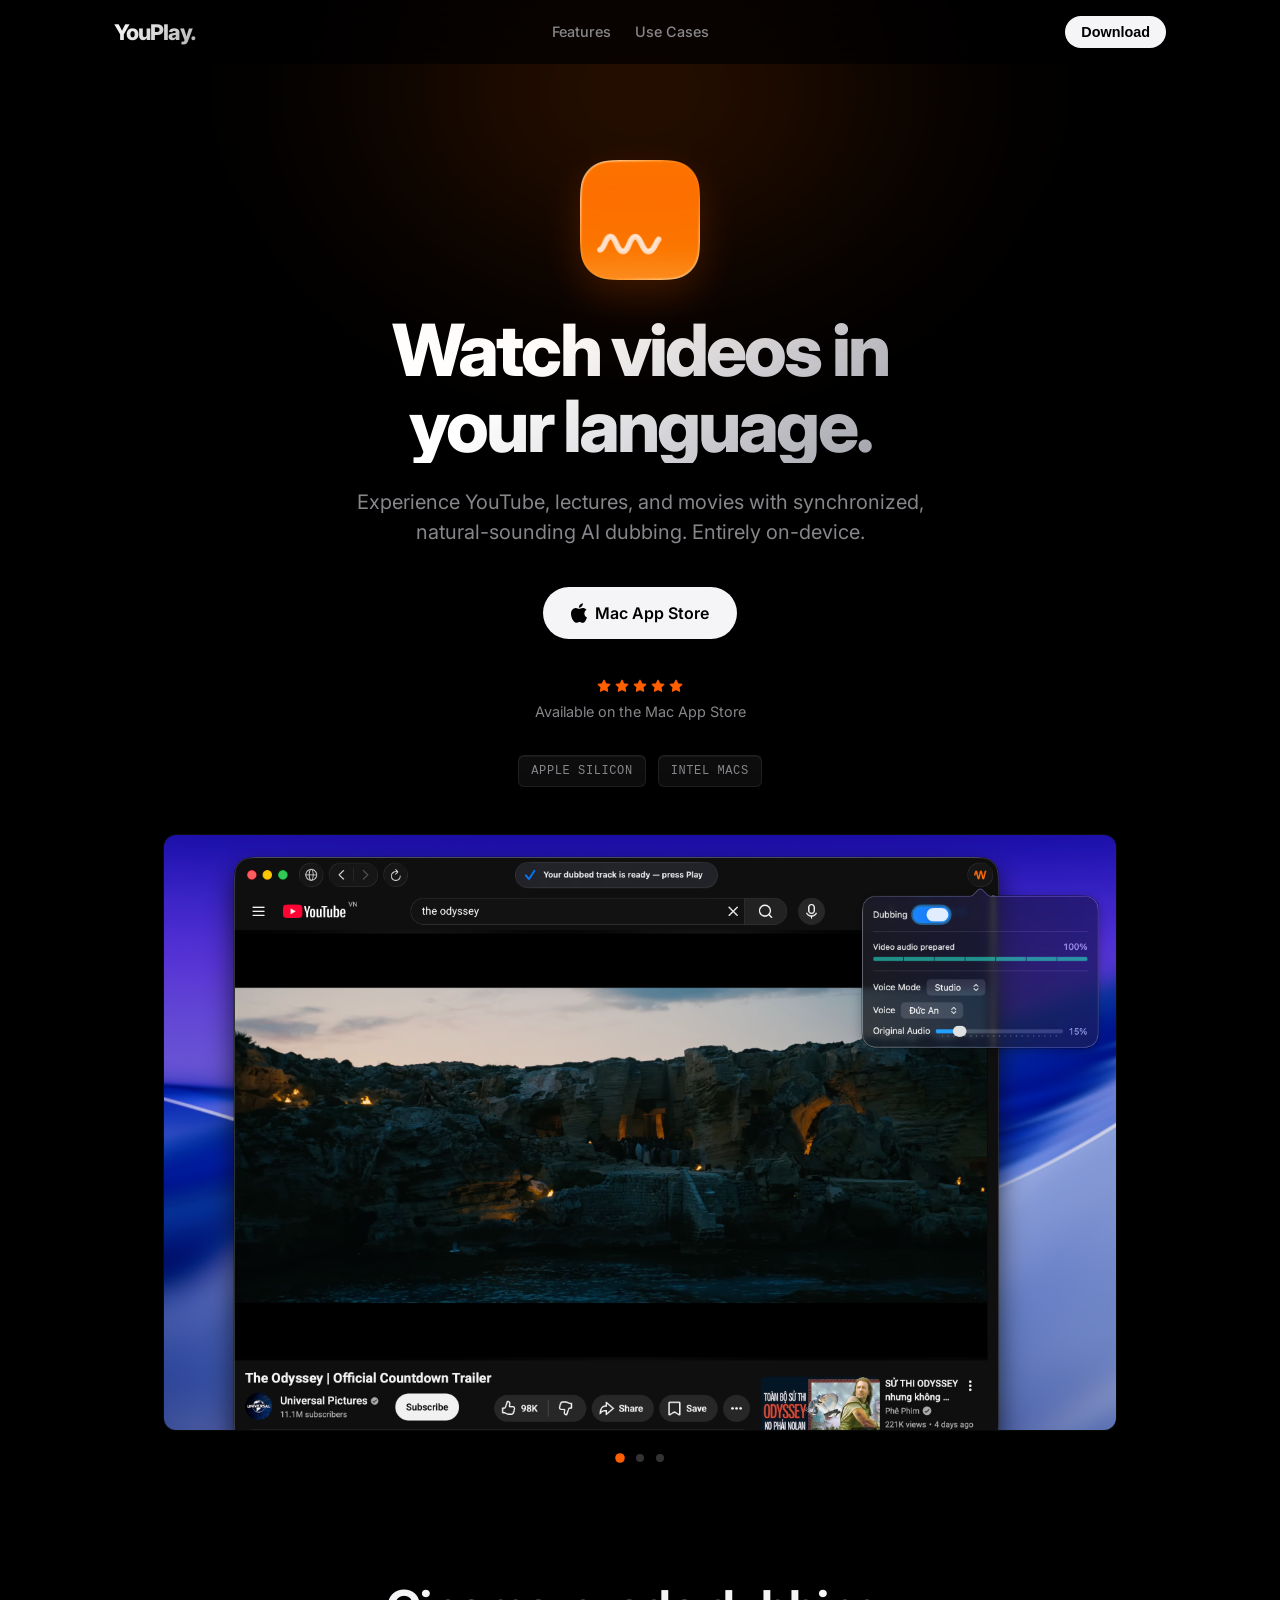
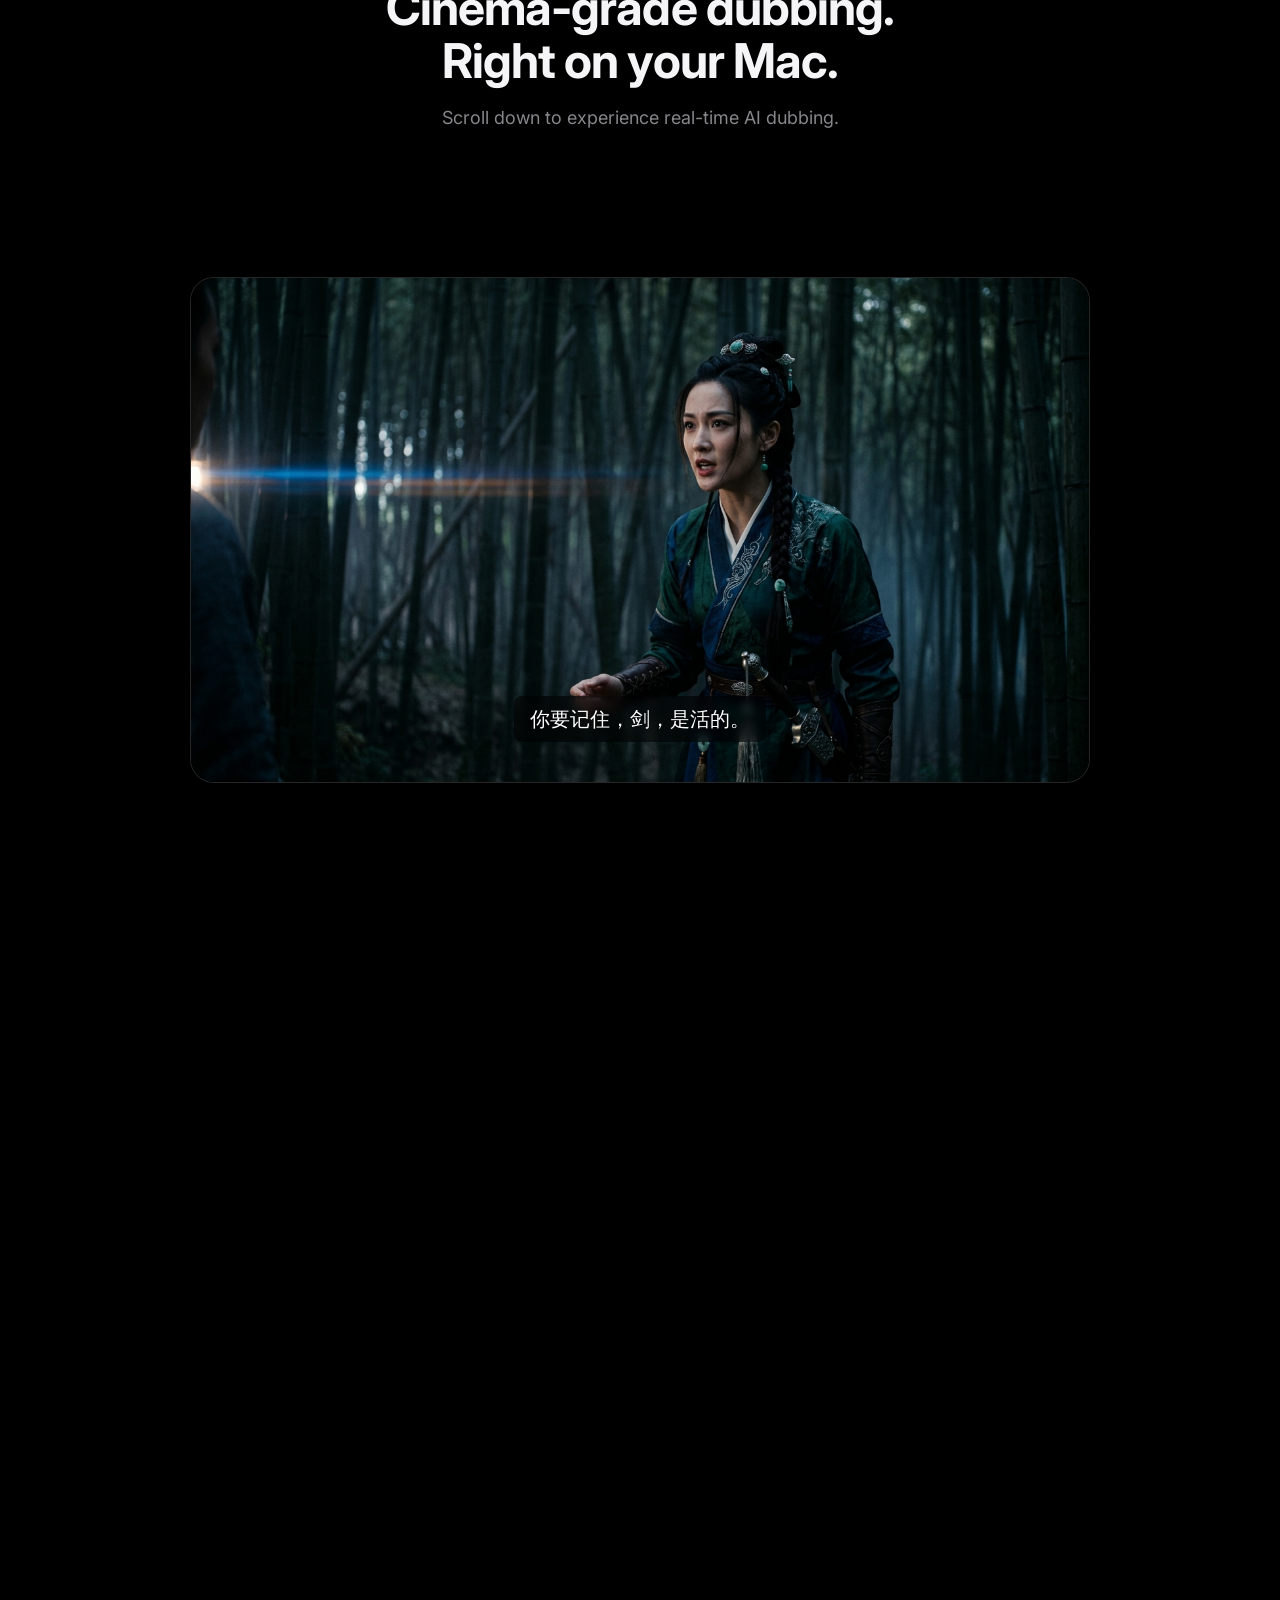
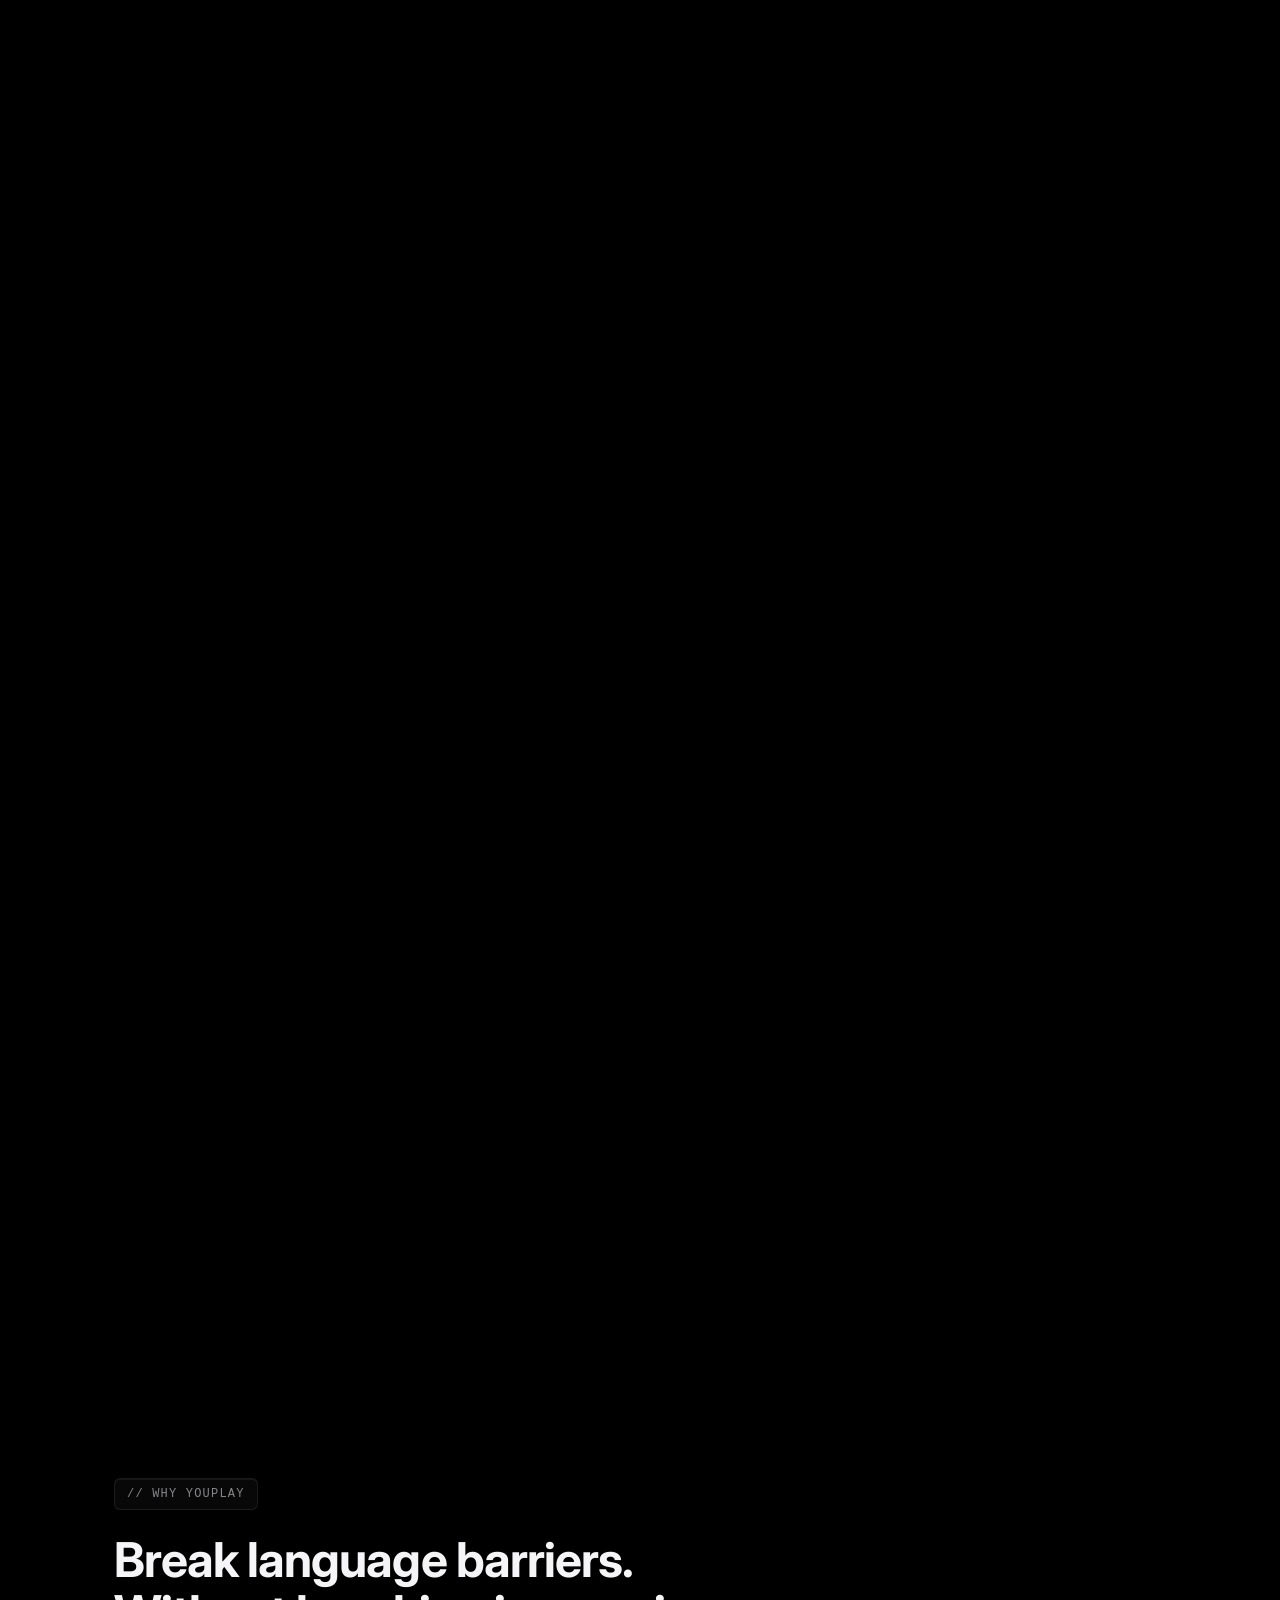
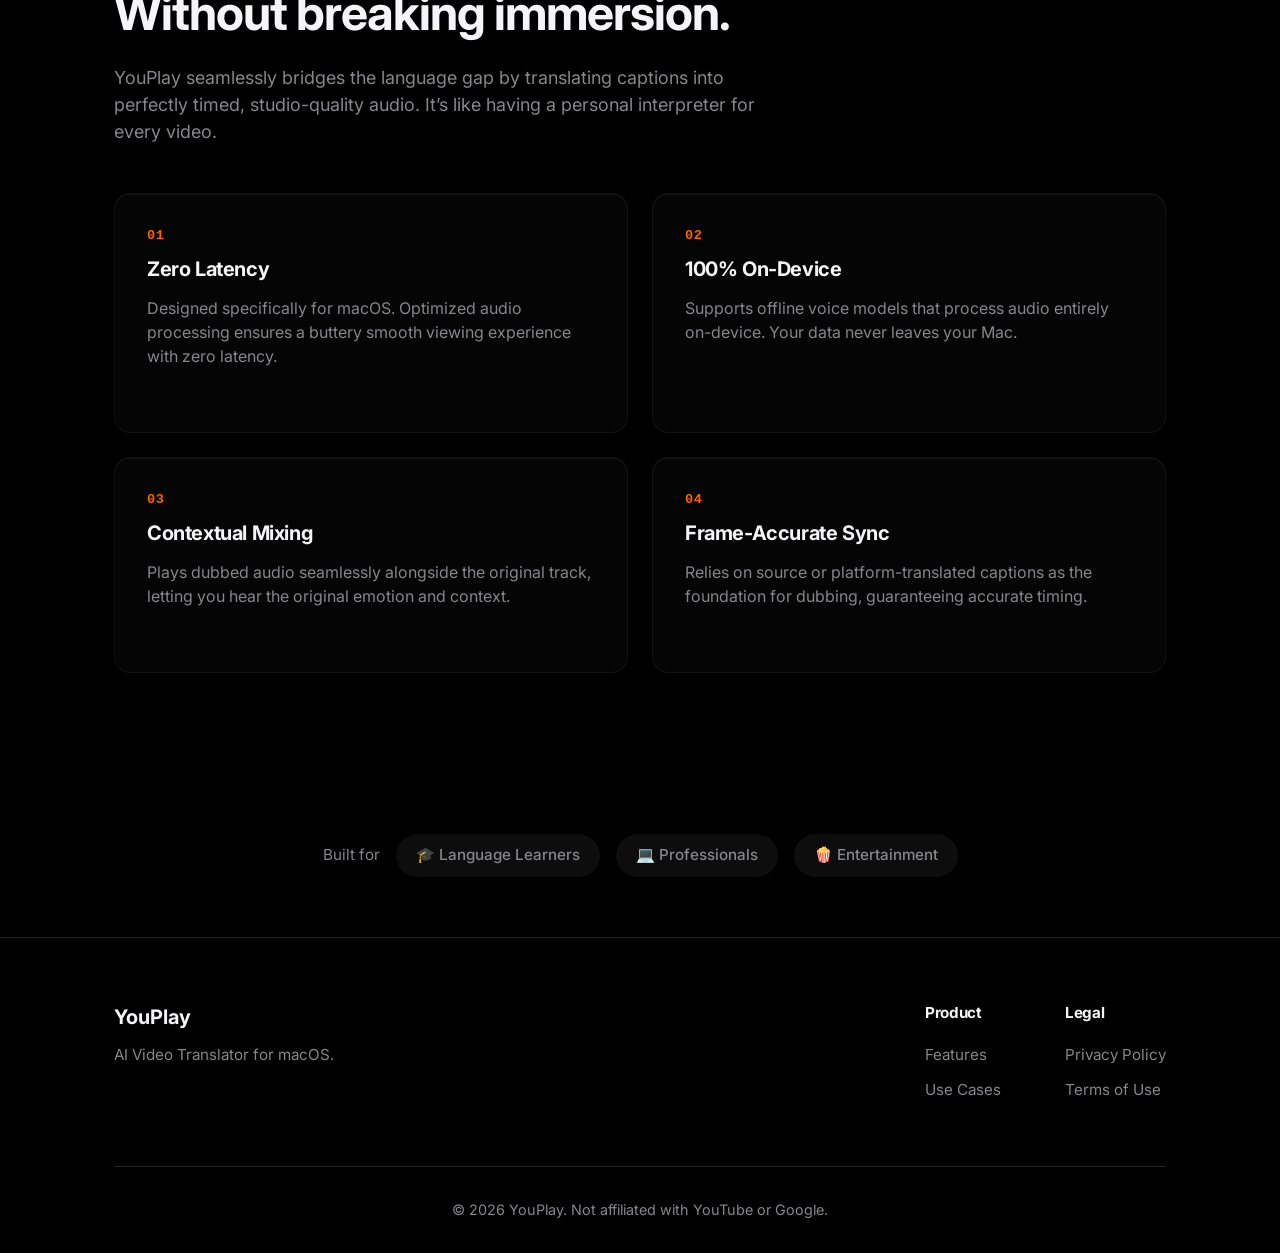
==== index.html @ dc12b243 "update" ====
<!DOCTYPE html>
<html lang="en">
<head>
    <meta charset="UTF-8">
    <meta name="viewport" content="width=device-width, initial-scale=1.0, viewport-fit=cover">
    <title>YouPlay — AI Video Translator</title>
    <meta name="description" content="The native macOS app for AI video translation. Watch YouTube in your language with synchronized dubbing.">
    <link rel="icon" type="image/png" href="assets/marketing/YouPlay-Logo.png">
    
    <link rel="stylesheet" href="style.css">
    <link href="https://fonts.googleapis.com/css2?family=Inter:wght@400;500;600;700;800&display=swap" rel="stylesheet">
</head>
<body>
    <!-- Background Glow -->
    <div class="glow-orb"></div>
    
    <header class="header">
        <div class="container nav-container">
            <a href="index.html" class="logo">
                <span class="logo-text">YouPlay.</span>
            </a>
            
            <nav class="nav-links">
                <a href="#features">Features</a>
                <a href="#use-cases">Use Cases</a>
            </nav>
            
            <button class="nav-cta">Download</button>
        </div>
    </header>

    <main>
        <section class="hero hero-centered">
            <div class="app-icon-placeholder">
                <!-- Main App Icon -->
                <img src="assets/marketing/YouPlay-Logo.png" alt="YouPlay App Icon" class="app-icon-image">
            </div>
            
            <h1 class="hero-tagline">Watch videos in<br>your language.</h1>
            <p class="hero-sub reveal">Experience YouTube, lectures, and movies with synchronized, natural-sounding AI dubbing. Entirely on-device.</p>
            
            <div class="store-buttons">
                <a href="https://apps.apple.com/" class="cta-button primary">
                    <svg viewBox="0 0 814 1000" width="16" height="20" fill="currentColor">
                        <path d="M788.1 340.9c-5.8 4.5-108.2 62.2-108.2 190.5 0 148.4 130.3 200.9 134.2 202.2-.6 3.2-20.7 71.9-68.7 141.9-42.8 61.6-87.5 123.1-155.5 123.1s-85.5-39.5-164-39.5c-76.5 0-103.7 40.8-165.9 40.8s-105.6-57-155.5-127C46.7 790.7 0 663 0 541.8c0-194.4 126.4-297.5 250.8-297.5 66.1 0 121.2 43.4 162.7 43.4 39.5 0 101.1-46 176.3-46 28.5 0 130.9 2.6 198.3 99.2zm-234-181.5c31.1-36.9 53.1-88.1 53.1-139.3 0-7.1-.6-14.3-1.9-20.1-50.6 1.9-110.8 33.7-147.1 75.8-28.5 32.4-55.1 83.6-55.1 135.5 0 7.8 1.3 15.6 1.9 18.1 3.2.6 8.4 1.3 13.6 1.3 45.4 0 102.5-30.4 135.5-71.3z"></path>
                    </svg>
                    Mac App Store
                </a>
            </div>
            
            <div class="hero-rating">
                <div class="hero-stars">
                    <!-- 5 Stars -->
                    <svg width="14" height="14" viewBox="0 0 24 24" fill="var(--accent)" stroke="var(--accent)" stroke-width="2" stroke-linecap="round" stroke-linejoin="round"><path d="M12 2l3.09 6.26L22 9.27l-5 4.87 1.18 6.88L12 17.77l-6.18 3.25L7 14.14 2 9.27l6.91-1.01L12 2z"></path></svg>
                    <svg width="14" height="14" viewBox="0 0 24 24" fill="var(--accent)" stroke="var(--accent)" stroke-width="2" stroke-linecap="round" stroke-linejoin="round"><path d="M12 2l3.09 6.26L22 9.27l-5 4.87 1.18 6.88L12 17.77l-6.18 3.25L7 14.14 2 9.27l6.91-1.01L12 2z"></path></svg>
                    <svg width="14" height="14" viewBox="0 0 24 24" fill="var(--accent)" stroke="var(--accent)" stroke-width="2" stroke-linecap="round" stroke-linejoin="round"><path d="M12 2l3.09 6.26L22 9.27l-5 4.87 1.18 6.88L12 17.77l-6.18 3.25L7 14.14 2 9.27l6.91-1.01L12 2z"></path></svg>
                    <svg width="14" height="14" viewBox="0 0 24 24" fill="var(--accent)" stroke="var(--accent)" stroke-width="2" stroke-linecap="round" stroke-linejoin="round"><path d="M12 2l3.09 6.26L22 9.27l-5 4.87 1.18 6.88L12 17.77l-6.18 3.25L7 14.14 2 9.27l6.91-1.01L12 2z"></path></svg>
                    <svg width="14" height="14" viewBox="0 0 24 24" fill="var(--accent)" stroke="var(--accent)" stroke-width="2" stroke-linecap="round" stroke-linejoin="round"><path d="M12 2l3.09 6.26L22 9.27l-5 4.87 1.18 6.88L12 17.77l-6.18 3.25L7 14.14 2 9.27l6.91-1.01L12 2z"></path></svg>
                </div>
                <span class="hero-rating-text">Available on the Mac App Store</span>
                <div class="hero-tech-specs" style="display: flex; gap: 12px; margin-top: 24px; justify-content: center;">
                    <span class="tech-badge" style="font-size: 0.75rem; color: var(--foreground-muted); padding: 6px 12px; border-radius: 6px; display: inline-block; background: rgba(255,255,255,0.05); letter-spacing: 0.05em; font-weight: 500;">
                        APPLE SILICON
                    </span>
                    <span class="tech-badge" style="font-size: 0.75rem; color: var(--foreground-muted); padding: 6px 12px; border-radius: 6px; display: inline-block; background: rgba(255,255,255,0.05); letter-spacing: 0.05em; font-weight: 500;">
                        INTEL MACS
                    </span>
                </div>
            </div>
            <div class="hero-slider-container">
                <div class="hero-slider-track" id="hero-slider">
                    <div class="hero-slide"><img src="assets/marketing/Screenshot-1.png" alt="YouPlay Main Interface"></div>
                    <div class="hero-slide"><img src="assets/marketing/Screenshot-2.png" alt="YouPlay Settings"></div>
                    <div class="hero-slide"><img src="assets/marketing/Screenshot-3.png" alt="YouPlay Native UI"></div>
                </div>
                <div class="hero-slider-dots" id="hero-slider-dots">
                    <button class="slider-dot active" aria-label="Slide 1"></button>
                    <button class="slider-dot" aria-label="Slide 2"></button>
                    <button class="slider-dot" aria-label="Slide 3"></button>
                </div>
            </div>
        </section>

        <!-- Demo Section -->
        <section class="demo-section">
            <div class="container">
                <div class="demo-header reveal" style="text-align: center; margin-bottom: 48px;">
                    <h2 class="section-title" style="margin-bottom: 16px;">Cinema-grade dubbing.<br>Right on your Mac.</h2>
                    <p class="section-text" style="margin: 0 auto;">Scroll down to experience real-time AI dubbing.</p>
                </div>
                <!-- Scrollytelling Section -->
                <div class="scrollytelling-track reveal" id="dubbing-story-track">
                    <div class="scrollytelling-sticky">
                        <div class="mac-mockup story-mockup" style="aspect-ratio: 16/9; position: relative; margin-bottom: 16px;">
                            
                            <!-- Base Image -->
                            <img src="assets/marketing/movie-frame.jpg" alt="Cinematic Chinese Wuxia Scene" class="story-video-bg">
                            
                            <!-- Screen Glow for Audio -->
                            <div class="story-audio-glow"></div>

                            <!-- Subtitles Overlay -->
                            <div class="story-subtitles">
                                <span class="sub-zh">你要记住，剑，是活的。</span>
                                <span class="sub-en">You must remember, the sword is alive.</span>
                            </div>

                            <!-- Dynamic Island UI -->
                            <div class="story-dynamic-island">
                                <div class="island-content">
                                    <div class="island-icon">
                                        <svg width="14" height="14" viewBox="0 0 24 24" fill="none" stroke="currentColor" stroke-width="2" stroke-linecap="round" stroke-linejoin="round" class="mic-icon"><path d="M12 2a3 3 0 0 0-3 3v7a3 3 0 0 0 6 0V5a3 3 0 0 0-3-3Z"/><path d="M19 10v2a7 7 0 0 1-14 0v-2"/><line x1="12" x2="12" y1="19" y2="22"/></svg>
                                    </div>
                                    <span class="island-text-processing">Translating audio...</span>
                                    <span class="island-text-playing">English Dub Playing</span>
                                    <div class="island-waveform">
                                        <span class="bar"></span><span class="bar"></span><span class="bar"></span><span class="bar"></span>
                                    </div>
                                </div>
                            </div>
                        </div>
                    </div>
                </div>
            </div>
        </section>

        <!-- Main Features -->
        <section id="features" class="section">
            <div class="container">
                <span class="section-label reveal" style="transition-delay: 0.1s;">// why youplay</span>
                <h2 class="section-title reveal" style="transition-delay: 0.2s;">Break language barriers.<br>Without breaking immersion.</h2>
                <p class="section-text reveal" style="transition-delay: 0.3s;">YouPlay seamlessly bridges the language gap by translating captions into perfectly timed, studio-quality audio. It’s like having a personal interpreter for every video.</p>
                
                <div class="features-grid">
                    <!-- Feature 1 -->
                    <div class="feature-card reveal" style="transition-delay: 0.1s;">
                        <div class="feature-header">
                            <div class="feature-index">01</div>
                            <h3 class="feature-title">Zero Latency</h3>
                        </div>
                        <p class="feature-desc">Designed specifically for macOS. Optimized audio processing ensures a buttery smooth viewing experience with zero latency.</p>
                    </div>
                    
                    <!-- Feature 2 -->
                    <div class="feature-card reveal" style="transition-delay: 0.2s;">
                        <div class="feature-header">
                            <div class="feature-index">02</div>
                            <h3 class="feature-title">100% On-Device</h3>
                        </div>
                        <p class="feature-desc">Supports offline voice models that process audio entirely on-device. Your data never leaves your Mac.</p>
                    </div>

                    <!-- Feature 3 -->
                    <div class="feature-card reveal" style="transition-delay: 0.3s;">
                        <div class="feature-header">
                            <div class="feature-index">03</div>
                            <h3 class="feature-title">Contextual Mixing</h3>
                        </div>
                        <p class="feature-desc">Plays dubbed audio seamlessly alongside the original track, letting you hear the original emotion and context.</p>
                    </div>

                    <!-- Feature 4 -->
                    <div class="feature-card reveal" style="transition-delay: 0.4s;">
                        <div class="feature-header">
                            <div class="feature-index">04</div>
                            <h3 class="feature-title">Frame-Accurate Sync</h3>
                        </div>
                        <p class="feature-desc">Relies on source or platform-translated captions as the foundation for dubbing, guaranteeing accurate timing.</p>
                    </div>
                </div>
            </div>
        </section>

        <!-- Use Cases Banner -->
        <section id="use-cases" class="use-cases-banner">
            <div class="container" style="display: flex; align-items: center; justify-content: center; text-align: center; gap: 16px; flex-wrap: wrap; padding: 60px 0;">
                <span style="color: var(--foreground-muted); font-size: 0.95rem;">Built for</span>
                <span class="use-case-tag">🎓 Language Learners</span>
                <span class="use-case-tag">💻 Professionals</span>
                <span class="use-case-tag">🍿 Entertainment</span>
            </div>
        </section>
    </main>

    <footer class="footer">
        <div class="container">
            <div class="footer-grid">
                <div class="footer-brand">
                    <a href="index.html" class="footer-logo">
                        <span>YouPlay</span>
                    </a>
                    <p class="footer-desc">AI Video Translator for macOS.</p>
                </div>
                
                <div class="footer-links">
                    <div class="footer-col">
                        <h4>Product</h4>
                        <a href="#features">Features</a>
                        <a href="#use-cases">Use Cases</a>
                    </div>
                    <div class="footer-col">
                        <h4>Legal</h4>
                        <a href="privacy/index.html">Privacy Policy</a>
                        <a href="terms/index.html">Terms of Use</a>
                    </div>
                </div>
            </div>
            
            <div class="footer-bottom">
                <p>&copy; 2026 YouPlay. Not affiliated with YouTube or Google.</p>
            </div>
        </div>
    </footer>
    <script>
        document.addEventListener('DOMContentLoaded', () => {
            const track = document.getElementById('dubbing-story-track');
            
            if (track) {
                const updateScroll = () => {
                    const rect = track.getBoundingClientRect();
                    const trackTop = rect.top;
                    const trackHeight = rect.height;
                    const windowHeight = window.innerHeight;
                    
                    let progress = 0;
                    if (trackTop <= 0) {
                        const totalScrollable = trackHeight - windowHeight;
                        if (totalScrollable > 0) {
                            progress = Math.abs(trackTop) / totalScrollable;
                        }
                    }
                    
                    progress = Math.max(0, Math.min(1, progress));
                    track.style.setProperty('--scroll', progress);
                };

                window.addEventListener('scroll', () => {
                    requestAnimationFrame(updateScroll);
                });
                // Initialize
                updateScroll();
            }

            // Hero Slider Logic
            const slider = document.getElementById('hero-slider');
            const dots = document.querySelectorAll('#hero-slider-dots .slider-dot');
            
            if (slider && dots.length > 0) {
                // Update dots on scroll
                slider.addEventListener('scroll', () => {
                    const scrollLeft = slider.scrollLeft;
                    const slideWidth = slider.offsetWidth;
                    const activeIndex = Math.round(scrollLeft / slideWidth);
                    
                    dots.forEach((dot, index) => {
                        dot.classList.toggle('active', index === activeIndex);
                    });
                }, { passive: true });
                
                // Click dots to scroll
                dots.forEach((dot, index) => {
                    dot.addEventListener('click', () => {
                        slider.scrollTo({
                            left: index * slider.offsetWidth,
                            behavior: 'smooth'
                        });
                    });
                });
            }

            // Scroll Reveal Logic
            const revealElements = document.querySelectorAll('.reveal');
            if ('IntersectionObserver' in window) {
                const revealObserver = new IntersectionObserver((entries, observer) => {
                    entries.forEach(entry => {
                        if (entry.isIntersecting) {
                            entry.target.classList.add('active');
                            observer.unobserve(entry.target);
                        }
                    });
                }, {
                    root: null,
                    threshold: 0.1,
                    rootMargin: "0px 0px -50px 0px"
                });
                
                revealElements.forEach(el => revealObserver.observe(el));
            } else {
                revealElements.forEach(el => el.classList.add('active'));
            }
        });
    </script>
</body>
</html>
---- style.css ----
:root {
    /* Colors - Dark Theme Default (Apple Pro Aesthetic) */
    --background: #000000;
    --background-transparent: rgba(0, 0, 0, 0.7);
    --foreground: #f5f5f7;
    --foreground-muted: #86868b;
    --border: rgba(255, 255, 255, 0.15);
    --card-bg: rgba(255, 255, 255, 0.03);
    --card-hover: rgba(255, 255, 255, 0.05);
    
    /* YouPlay Orange */
    --accent: #FF5F00;
    --accent-glow: rgba(255, 95, 0, 0.2);
    --accent-hover: #FF7722;

    /* Metrics */
    --radius-sm: 8px;
    --radius-md: 16px;
    --radius-lg: 24px;
    --font-sans: 'Inter', system-ui, -apple-system, sans-serif;
    --container: 1100px;
}

* {
    box-sizing: border-box;
    margin: 0;
    padding: 0;
}

body {
    font-family: var(--font-sans);
    background-color: var(--background);
    color: var(--foreground);
    line-height: 1.5;
    -webkit-font-smoothing: antialiased;
    overflow-x: hidden;
}

/* Background Glow Orb */
.glow-orb {
    position: absolute;
    top: -20vh;
    left: 50%;
    transform: translateX(-50%);
    width: 60vw;
    height: 60vh;
    background: radial-gradient(ellipse at center, var(--accent-glow) 0%, transparent 70%);
    pointer-events: none;
    z-index: 0;
    filter: blur(80px);
}

.container {
    max-width: var(--container);
    margin: 0 auto;
    padding: 0 24px;
    position: relative;
    z-index: 1;
}

a {
    color: inherit;
    text-decoration: none;
    transition: color 0.2s ease;
}

/* Typography */
h1, h2, h3, h4 {
    letter-spacing: -0.02em;
    font-weight: 700;
}

.section-label {
    display: inline-block;
    color: var(--foreground-muted);
    font-family: ui-monospace, SFMono-Regular, Menlo, Monaco, Consolas, monospace;
    font-size: 0.75rem;
    text-transform: uppercase;
    letter-spacing: 0.1em;
    margin-bottom: 24px;
    padding: 6px 12px;
    background: rgba(255, 255, 255, 0.03);
    border: 1px solid rgba(255, 255, 255, 0.08);
    border-radius: 6px;
    box-shadow: inset 0 1px 0 rgba(255, 255, 255, 0.05);
}

.section-title {
    font-size: clamp(2rem, 4vw, 3rem);
    margin-bottom: 24px;
    line-height: 1.1;
}

.section-text {
    font-size: 1.125rem;
    color: var(--foreground-muted);
    max-width: 650px;
    margin-bottom: 48px;
}

/* Header */
.header {
    position: fixed;
    top: 0;
    width: 100%;
    z-index: 100;
    background: var(--background-transparent);
    backdrop-filter: blur(20px);
    -webkit-backdrop-filter: blur(20px);
    padding: 16px 0;
}

.nav-container {
    display: flex;
    justify-content: space-between;
    align-items: center;
}

.logo {
    display: flex;
    align-items: center;
    font-size: 1.35rem;
    font-weight: 800;
    letter-spacing: -0.05em;
    color: var(--foreground);
}

.logo-text {
    background: linear-gradient(135deg, #fff 0%, rgba(255,255,255,0.7) 100%);
    -webkit-background-clip: text;
    -webkit-text-fill-color: transparent;
}

.nav-links {
    display: flex;
    align-items: center;
    gap: 24px;
    font-size: 0.9rem;
    font-weight: 500;
}

.nav-links a {
    color: var(--foreground-muted);
}

.nav-links a:hover {
    color: var(--foreground);
}

.nav-search {
    display: flex;
    align-items: center;
    gap: 8px;
    background: var(--card-bg);
    border: 1px solid var(--border);
    padding: 6px 12px;
    border-radius: var(--radius-sm);
    color: var(--foreground-muted);
    cursor: pointer;
    font-family: inherit;
    font-size: 0.85rem;
    transition: background 0.2s ease;
}

.nav-search:hover {
    background: var(--card-hover);
}

.nav-search-kbd {
    background: rgba(255,255,255,0.1);
    padding: 2px 6px;
    border-radius: 4px;
    font-size: 0.75rem;
    margin-left: 8px;
}

.nav-cta {
    background: var(--foreground);
    color: var(--background);
    border: none;
    padding: 8px 16px;
    border-radius: 999px;
    font-weight: 600;
    font-size: 0.9rem;
    cursor: pointer;
    transition: transform 0.2s ease, opacity 0.2s ease;
}

.nav-cta:hover {
    transform: scale(1.05);
    opacity: 0.9;
}

/* Buttons */
.cta-button {
    display: inline-flex;
    align-items: center;
    gap: 8px;
    padding: 14px 28px;
    border-radius: 999px;
    font-weight: 600;
    font-size: 1rem;
    cursor: pointer;
    transition: all 0.2s ease;
}

.cta-button.primary {
    background: var(--foreground);
    color: var(--background);
}

.cta-button.primary:hover {
    transform: scale(1.05);
}

/* Hero Section */
.hero {
    padding: 160px 0 80px;
    text-align: center;
    display: flex;
    flex-direction: column;
    align-items: center;
}

.app-icon-placeholder {
    margin-bottom: 32px;
}

.app-icon-image {
    width: 120px;
    height: 120px;
    border-radius: 28px;
    box-shadow: 0 16px 40px var(--accent-glow);
    display: block;
    margin: 0 auto;
    object-fit: cover;
}

.hero-tagline {
    font-size: clamp(3rem, 6vw, 4.5rem);
    font-weight: 800;
    line-height: 1.05;
    margin-bottom: 24px;
    letter-spacing: -0.04em;
    background: linear-gradient(135deg, #ffffff 30%, #a1a1aa 100%);
    -webkit-background-clip: text;
    -webkit-text-fill-color: transparent;
}

.hero-sub {
    font-size: 1.25rem;
    color: var(--foreground-muted);
    max-width: 600px;
    margin: 0 auto 40px;
}

.store-buttons {
    display: flex;
    gap: 16px;
    justify-content: center;
    margin-bottom: 40px;
}

.hero-rating {
    display: flex;
    flex-direction: column;
    align-items: center;
    gap: 8px;
}

.hero-stars {
    display: flex;
    gap: 4px;
}

.hero-rating-text {
    font-size: 0.9rem;
    color: var(--foreground-muted);
}

/* Hero Slider (CSS Snap) */
.hero-slider-container {
    margin-top: 48px;
    max-width: 1000px;
    margin-left: auto;
    margin-right: auto;
    padding: 0 24px;
    position: relative;
}
.hero-slider-track {
    display: flex;
    overflow-x: auto;
    scroll-snap-type: x mandatory;
    scroll-behavior: smooth;
    -ms-overflow-style: none; /* IE and Edge */
    scrollbar-width: none; /* Firefox */
    border-radius: 12px;
    box-shadow: 0 24px 80px rgba(0,0,0,0.4), 0 0 0 1px rgba(255,255,255,0.05);
}
.hero-slider-track::-webkit-scrollbar {
    display: none;
}
.hero-slide {
    flex: 0 0 100%;
    scroll-snap-align: center;
}
.hero-slide img {
    width: 100%;
    height: auto;
    aspect-ratio: 16/10;
    object-fit: cover;
    object-position: top;
    display: block;
}
.hero-slider-dots {
    display: flex;
    justify-content: center;
    gap: 12px;
    margin-top: 24px;
}
.slider-dot {
    width: 8px;
    height: 8px;
    border-radius: 50%;
    background: rgba(255, 255, 255, 0.2);
    border: none;
    cursor: pointer;
    padding: 0;
    transition: background 0.3s ease, transform 0.3s ease;
}
.slider-dot:hover {
    background: rgba(255, 255, 255, 0.4);
}
.slider-dot.active {
    background: var(--accent);
    transform: scale(1.2);
}

/* Use Case Tags */
.use-case-tag {
    background: rgba(255, 255, 255, 0.05);
    padding: 10px 20px;
    border-radius: 30px;
    font-size: 0.95rem;
    font-weight: 500;
    color: var(--foreground-muted);
    transition: all 0.3s ease;
    cursor: default;
}
.use-case-tag:hover {
    color: var(--foreground);
    background: rgba(255, 255, 255, 0.1);
    transform: translateY(-2px);
}

/* Demo Section */
.demo-section {
    padding: 40px 0 100px;
}

.tech-specs-container {
    display: flex;
    flex-direction: column;
    align-items: center;
    gap: 8px;
    margin-bottom: 32px;
}

.tech-spec-label {
    font-family: ui-monospace, SFMono-Regular, Menlo, Monaco, Consolas, monospace;
    font-size: 0.75rem;
    color: var(--foreground-muted);
    text-transform: uppercase;
    letter-spacing: 0.05em;
    opacity: 0.6;
}

.tech-specs {
    display: flex;
    justify-content: center;
    align-items: center;
    flex-wrap: wrap;
    gap: 8px;
}

.tech-badge {
    background: rgba(255, 255, 255, 0.03);
    border: 1px solid rgba(255, 255, 255, 0.08);
    color: var(--foreground-muted);
    padding: 6px 12px;
    font-family: ui-monospace, SFMono-Regular, Menlo, Monaco, Consolas, monospace;
    font-size: 0.75rem;
    font-weight: 500;
    border-radius: 6px;
    display: inline-flex;
    align-items: center;
    gap: 6px;
    text-transform: uppercase;
    letter-spacing: 0.05em;
    transition: all 0.2s ease;
    box-shadow: inset 0 1px 0 rgba(255, 255, 255, 0.05);
}

.tech-badge:hover {
    color: var(--foreground);
    background: rgba(255, 255, 255, 0.05);
    border-color: rgba(255, 255, 255, 0.15);
}

.tech-badge svg {
    color: var(--accent);
    opacity: 0.8;
}

.demo-visual {
    display: flex;
    flex-direction: column;
    align-items: center;
}

.mac-mockup {
    width: 100%;
    max-width: 900px;
    background: var(--card-bg);
    border: 1px solid var(--border);
    border-radius: var(--radius-lg);
    overflow: hidden;
    margin-bottom: 24px;
    display: flex;
    align-items: center;
    justify-content: center;
    box-shadow: 0 24px 64px rgba(0,0,0,0.5);
}

.video-placeholder {
    text-align: center;
    color: var(--foreground-muted);
}

.demo-screenshot {
    width: 100%;
    height: auto;
    display: block;
}

.demo-caption {
    font-size: 0.9rem;
    color: var(--foreground-muted);
}

/* Generic Section */
.section {
    padding: 100px 0;
}

/* Features Grid */
.features-grid {
    display: grid;
    grid-template-columns: 1fr;
    gap: 24px;
}
@media (min-width: 768px) {
    .features-grid {
        grid-template-columns: repeat(2, 1fr);
    }
}

.feature-card {
    background: rgba(255, 255, 255, 0.02);
    border: 1px solid rgba(255, 255, 255, 0.05);
    border-radius: 16px;
    padding: 32px;
    display: flex;
    flex-direction: column;
    transition: all 0.4s cubic-bezier(0.16, 1, 0.3, 1);
    box-shadow: inset 0 1px 0 rgba(255, 255, 255, 0.05);
}

.feature-card:hover {
    background: rgba(255, 255, 255, 0.04);
    border-color: rgba(255, 255, 255, 0.1);
    transform: translateY(-4px);
    box-shadow: inset 0 1px 0 rgba(255, 255, 255, 0.05), 0 12px 40px rgba(0, 0, 0, 0.4);
}

.feature-header {
    display: flex;
    flex-direction: column;
    align-items: flex-start;
    gap: 8px;
    margin-bottom: 12px;
}

.feature-index {
    font-family: ui-monospace, SFMono-Regular, Menlo, Monaco, Consolas, monospace;
    font-size: 0.85rem;
    color: var(--accent);
    letter-spacing: 0.05em;
    font-weight: 600;
}

.feature-title {
    font-size: 1.25rem;
}

.feature-desc {
    color: var(--foreground-muted);
    margin-bottom: 32px;
    flex-grow: 1;
}

.feature-media-placeholder {
    width: 100%;
    height: 180px;
    background: rgba(0,0,0,0.3);
    border: 1px dashed var(--border);
    border-radius: var(--radius-sm);
    display: flex;
    align-items: center;
    justify-content: center;
    color: var(--foreground-muted);
    font-size: 0.9rem;
}

.feature-screenshot {
    width: 100%;
    height: auto;
    border-radius: var(--radius-sm);
    display: block;
    margin-top: auto;
}

/* Carousel Section */
.carousel-header {
    display: flex;
    justify-content: space-between;
    align-items: center;
    margin-bottom: 32px;
}

.carousel-count {
    color: var(--foreground-muted);
}

.carousel-count strong {
    color: var(--foreground);
}

.carousel-controls {
    display: flex;
    gap: 8px;
}

.carousel-btn {
    background: var(--card-bg);
    border: 1px solid var(--border);
    color: var(--foreground);
    width: 40px;
    height: 40px;
    border-radius: 50%;
    display: flex;
    align-items: center;
    justify-content: center;
    cursor: pointer;
    transition: background 0.2s ease;
}

.carousel-btn:hover {
    background: var(--card-hover);
}

.carousel-track {
    display: flex;
    gap: 24px;
    overflow-x: auto;
    padding-bottom: 24px;
    scroll-snap-type: x mandatory;
    scrollbar-width: none; /* Firefox */
}

.carousel-track::-webkit-scrollbar {
    display: none; /* Chrome/Safari */
}

.carousel-card {
    min-width: 300px;
    background: rgba(255, 255, 255, 0.02);
    border: 1px solid rgba(255, 255, 255, 0.05);
    border-radius: 16px;
    padding: 24px;
    scroll-snap-align: start;
    transition: all 0.4s cubic-bezier(0.16, 1, 0.3, 1);
    box-shadow: inset 0 1px 0 rgba(255, 255, 255, 0.05);
}

.carousel-card:hover {
    background: rgba(255, 255, 255, 0.04);
    border-color: rgba(255, 255, 255, 0.1);
    transform: translateY(-2px);
}

.carousel-card-image {
    width: 100%;
    height: 160px;
    object-fit: cover;
    border-radius: var(--radius-sm);
    margin-bottom: 24px;
    border: 1px solid rgba(255, 255, 255, 0.05);
}

.carousel-card-title {
    font-size: 1.1rem;
    margin-bottom: 8px;
}

.carousel-card-desc {
    color: var(--foreground-muted);
    font-size: 0.95rem;
}

/* Testimonials */
.testimonials-grid {
    display: grid;
    grid-template-columns: repeat(auto-fit, minmax(300px, 1fr));
    gap: 24px;
}

.testimonial {
    background: rgba(255, 255, 255, 0.02);
    border: 1px solid rgba(255, 255, 255, 0.05);
    border-radius: 16px;
    padding: 32px;
    transition: all 0.4s cubic-bezier(0.16, 1, 0.3, 1);
    box-shadow: inset 0 1px 0 rgba(255, 255, 255, 0.05);
}

.testimonial:hover {
    background: rgba(255, 255, 255, 0.04);
    border-color: rgba(255, 255, 255, 0.1);
    transform: translateY(-4px);
    box-shadow: inset 0 1px 0 rgba(255, 255, 255, 0.05), 0 12px 40px rgba(0, 0, 0, 0.4);
}

.testimonial-author {
    display: flex;
    align-items: center;
    gap: 16px;
    margin-bottom: 20px;
}

.testimonial-avatar.placeholder {
    width: 48px;
    height: 48px;
    border-radius: 50%;
    background: var(--border);
}

.testimonial-author-text {
    display: flex;
    flex-direction: column;
}

.testimonial-name {
    font-weight: 600;
}

.testimonial-handle {
    color: var(--foreground-muted);
    font-size: 0.9rem;
}

.testimonial-body {
    font-size: 1rem;
    color: var(--foreground);
}

/* Footer */
.footer {
    border-top: 1px solid var(--border);
    padding: 64px 0 32px;
    background: #000;
}

.footer-grid {
    display: flex;
    justify-content: space-between;
    flex-wrap: wrap;
    gap: 64px;
    margin-bottom: 64px;
}

.footer-brand {
    max-width: 300px;
}

.footer-logo {
    display: flex;
    align-items: center;
    gap: 8px;
    font-size: 1.25rem;
    font-weight: 700;
    margin-bottom: 12px;
}

.footer-desc {
    color: var(--foreground-muted);
    font-size: 0.95rem;
}

.footer-links {
    display: flex;
    gap: 64px;
    flex-wrap: wrap;
}

.footer-col {
    display: flex;
    flex-direction: column;
    gap: 12px;
}

.footer-col h4 {
    color: var(--foreground);
    margin-bottom: 8px;
    font-size: 0.95rem;
}

.footer-col a {
    color: var(--foreground-muted);
    font-size: 0.95rem;
}

.footer-col a:hover {
    color: var(--foreground);
}

.footer-bottom {
    border-top: 1px solid var(--border);
    padding-top: 32px;
    text-align: center;
    color: var(--foreground-muted);
    font-size: 0.9rem;
}

/* Scrollytelling Section */
.scrollytelling-track {
    height: 300vh;
    position: relative;
    --scroll: 0;
}

.scrollytelling-sticky {
    position: sticky;
    top: 10vh;
    height: 80vh;
    display: flex;
    flex-direction: column;
    align-items: center;
    justify-content: center;
}

.story-mockup {
    width: 100%;
    max-width: 900px;
    aspect-ratio: 16/9;
    background: #000;
    overflow: hidden;
    position: relative;
}

.story-video-bg {
    width: 100%;
    height: 100%;
    object-fit: cover;
    display: block;
    transform: scale(calc(1 + clamp(0, (var(--scroll) - 0.8) * 5, 1) * 0.05));
    transition: transform 0.1s linear;
}

.story-audio-glow {
    position: absolute;
    top: 0; left: 0; right: 0; bottom: 0;
    box-shadow: inset 0 0 100px var(--accent-glow);
    pointer-events: none;
    opacity: calc(clamp(0, (var(--scroll) - 0.6) * 5, 1));
    animation: pulse-glow 2s infinite alternate;
}

@keyframes pulse-glow {
    from { box-shadow: inset 0 0 50px var(--accent-glow); }
    to { box-shadow: inset 0 0 120px var(--accent-glow); }
}

.story-subtitles {
    position: absolute;
    bottom: 40px;
    left: 0;
    right: 0;
    display: flex;
    justify-content: center;
}

.sub-zh, .sub-en {
    position: absolute;
    bottom: 0;
    background: rgba(0, 0, 0, 0.6);
    color: white;
    padding: 8px 16px;
    border-radius: 8px;
    font-size: 1.25rem;
    font-weight: 500;
    backdrop-filter: blur(4px);
    text-shadow: 0 2px 4px rgba(0,0,0,0.5);
    white-space: nowrap;
}

.sub-zh {
    opacity: calc(1 - clamp(0, (var(--scroll) - 0.4) * 5, 1));
}

.sub-en {
    opacity: calc(clamp(0, (var(--scroll) - 0.6) * 5, 1));
    color: #ffd1b3;
}

.story-dynamic-island {
    position: absolute;
    top: 16px;
    left: 50%;
    transform: translateX(-50%);
    background: #000;
    border-radius: 999px;
    height: 40px;
    width: calc(210px + clamp(0, (var(--scroll) - 0.4) * 5, 1) * 70px);
    display: flex;
    align-items: center;
    justify-content: center;
    overflow: hidden;
    margin-top: calc(-60px + clamp(0, (var(--scroll) - 0.1) * 10, 1) * 60px);
    box-shadow: 0 10px 30px rgba(0,0,0,0.5), inset 0 0 0 1px rgba(255,255,255,0.1);
    color: white;
}

.island-content {
    display: flex;
    align-items: center;
    width: 100%;
    position: relative;
}

.island-icon {
    color: var(--accent);
    position: absolute;
    left: 16px;
}

.island-text-processing {
    font-family: ui-monospace, SFMono-Regular, monospace;
    font-size: 0.85rem;
    color: var(--foreground-muted);
    opacity: calc(1 - clamp(0, (var(--scroll) - 0.4) * 5, 1));
    position: absolute;
    left: 42px;
    white-space: nowrap;
}

.island-text-playing {
    font-family: ui-monospace, SFMono-Regular, monospace;
    font-size: 0.85rem;
    color: var(--foreground);
    opacity: calc(clamp(0, (var(--scroll) - 0.6) * 5, 1));
    position: absolute;
    left: 42px;
    white-space: nowrap;
}

.island-waveform {
    display: flex;
    align-items: center;
    gap: 3px;
    height: 16px;
    position: absolute;
    right: 16px;
    opacity: calc(clamp(0, (var(--scroll) - 0.6) * 5, 1));
}

.island-waveform .bar {
    width: 3px;
    background: var(--accent);
    border-radius: 999px;
    animation: wave 1s ease-in-out infinite;
}

.island-waveform .bar:nth-child(1) { height: 40%; animation-delay: 0s; }
.island-waveform .bar:nth-child(2) { height: 80%; animation-delay: 0.2s; }
.island-waveform .bar:nth-child(3) { height: 100%; animation-delay: 0.4s; }
.island-waveform .bar:nth-child(4) { height: 60%; animation-delay: 0.6s; }

@keyframes wave {
    0%, 100% { transform: scaleY(0.5); }
    50% { transform: scaleY(1); }
}

@media (max-width: 768px) {
    .nav-links {
        display: none;
    }
    .hero-tagline {
        font-size: 2.5rem;
    }
    .footer-grid {
        flex-direction: column;
        gap: 48px;
    }
    .scrollytelling-sticky {
        top: 20vh;
        height: 60vh;
    }
    .sub-zh, .sub-en {
        font-size: 0.9rem;
    }
}

/* Scroll Reveal Animations */
.reveal {
    opacity: 0;
    transform: translateY(40px);
    transition: opacity 0.8s cubic-bezier(0.16, 1, 0.3, 1), transform 0.8s cubic-bezier(0.16, 1, 0.3, 1);
    will-change: opacity, transform;
}

.reveal.active {
    opacity: 1;
    transform: translateY(0);
}
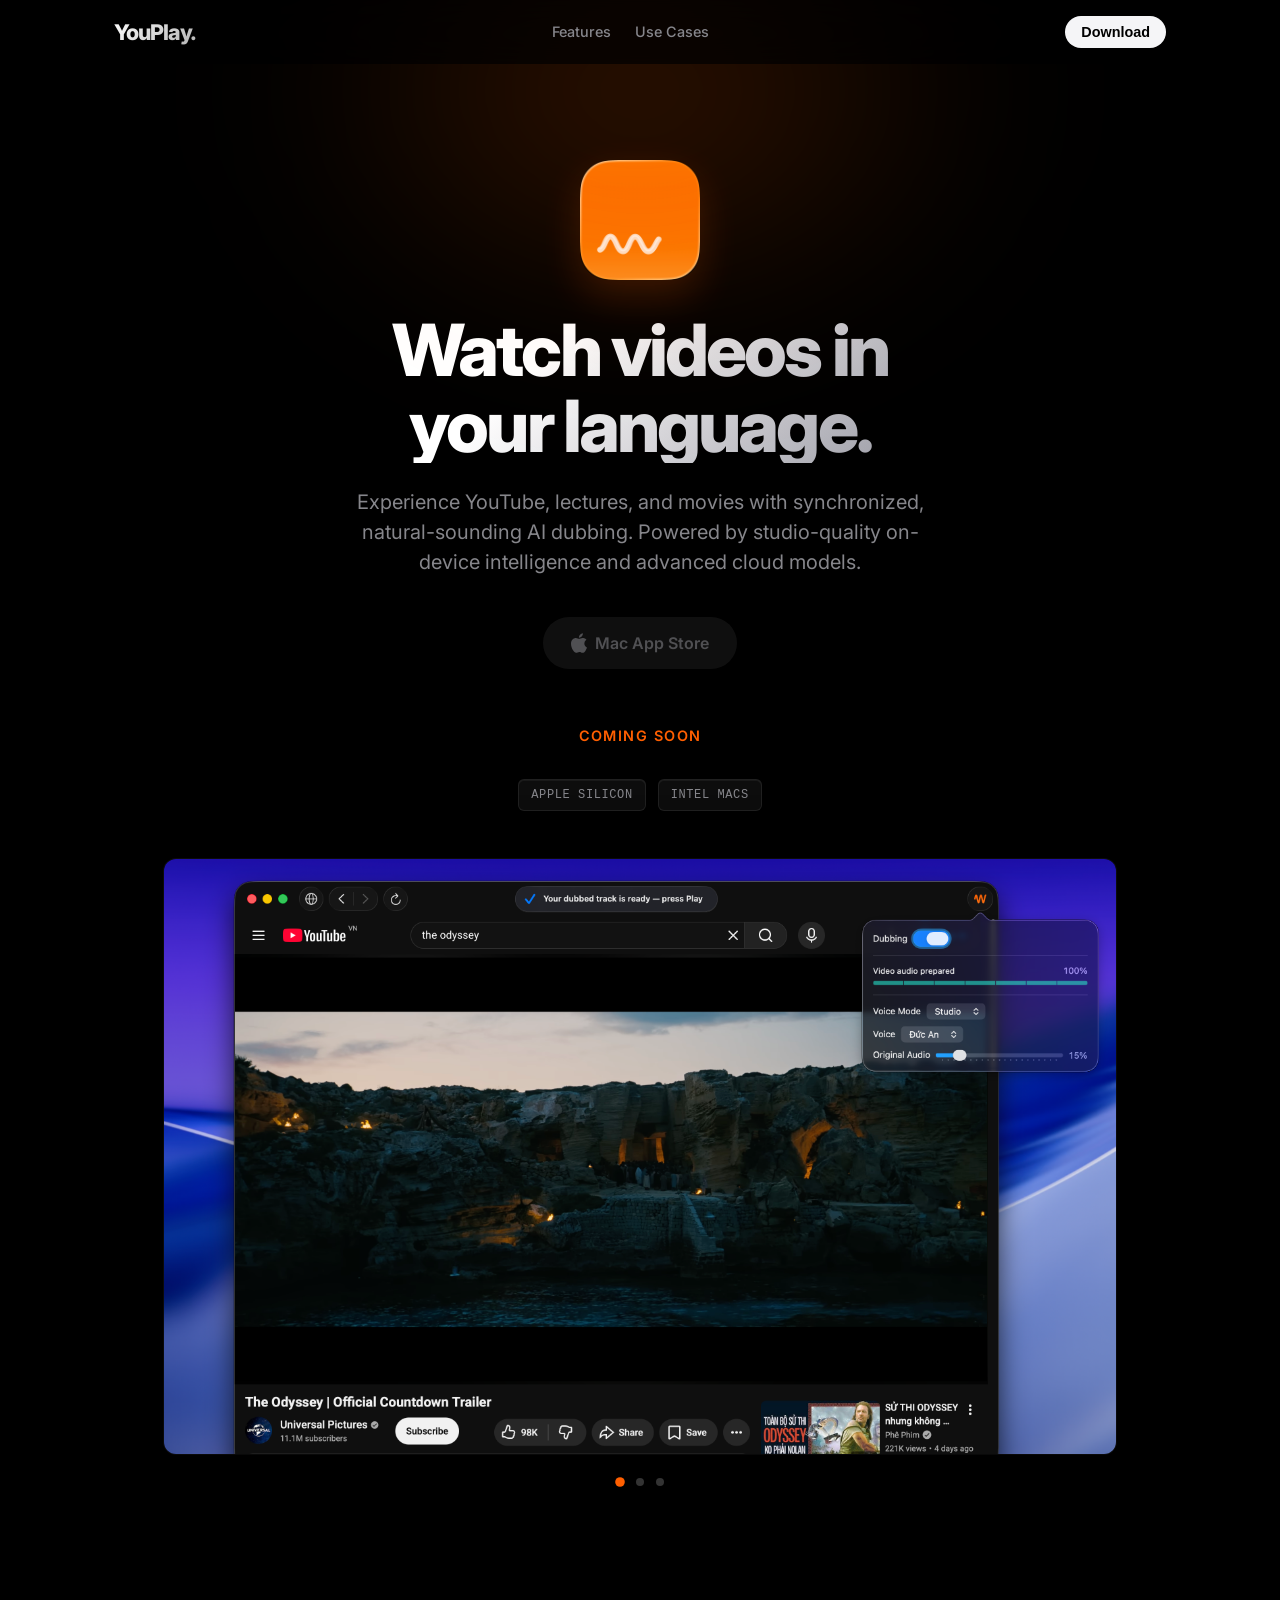
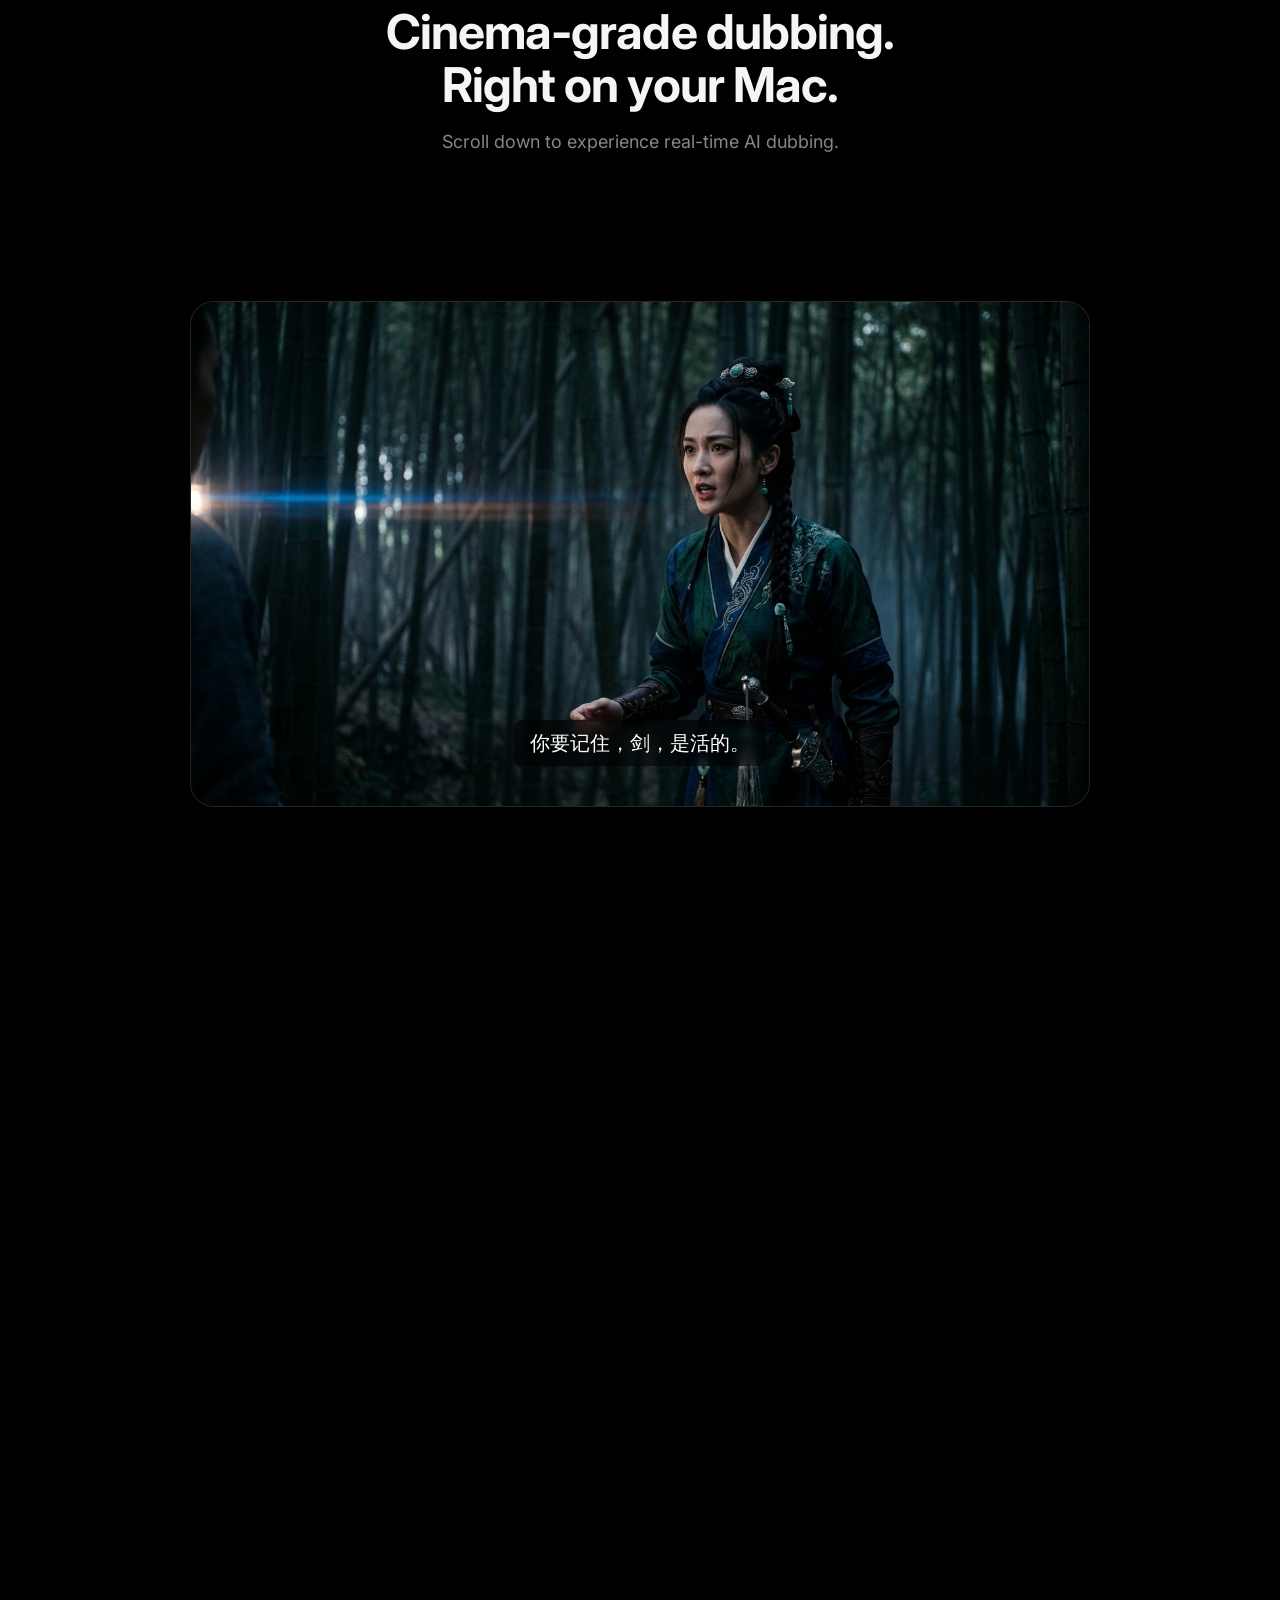
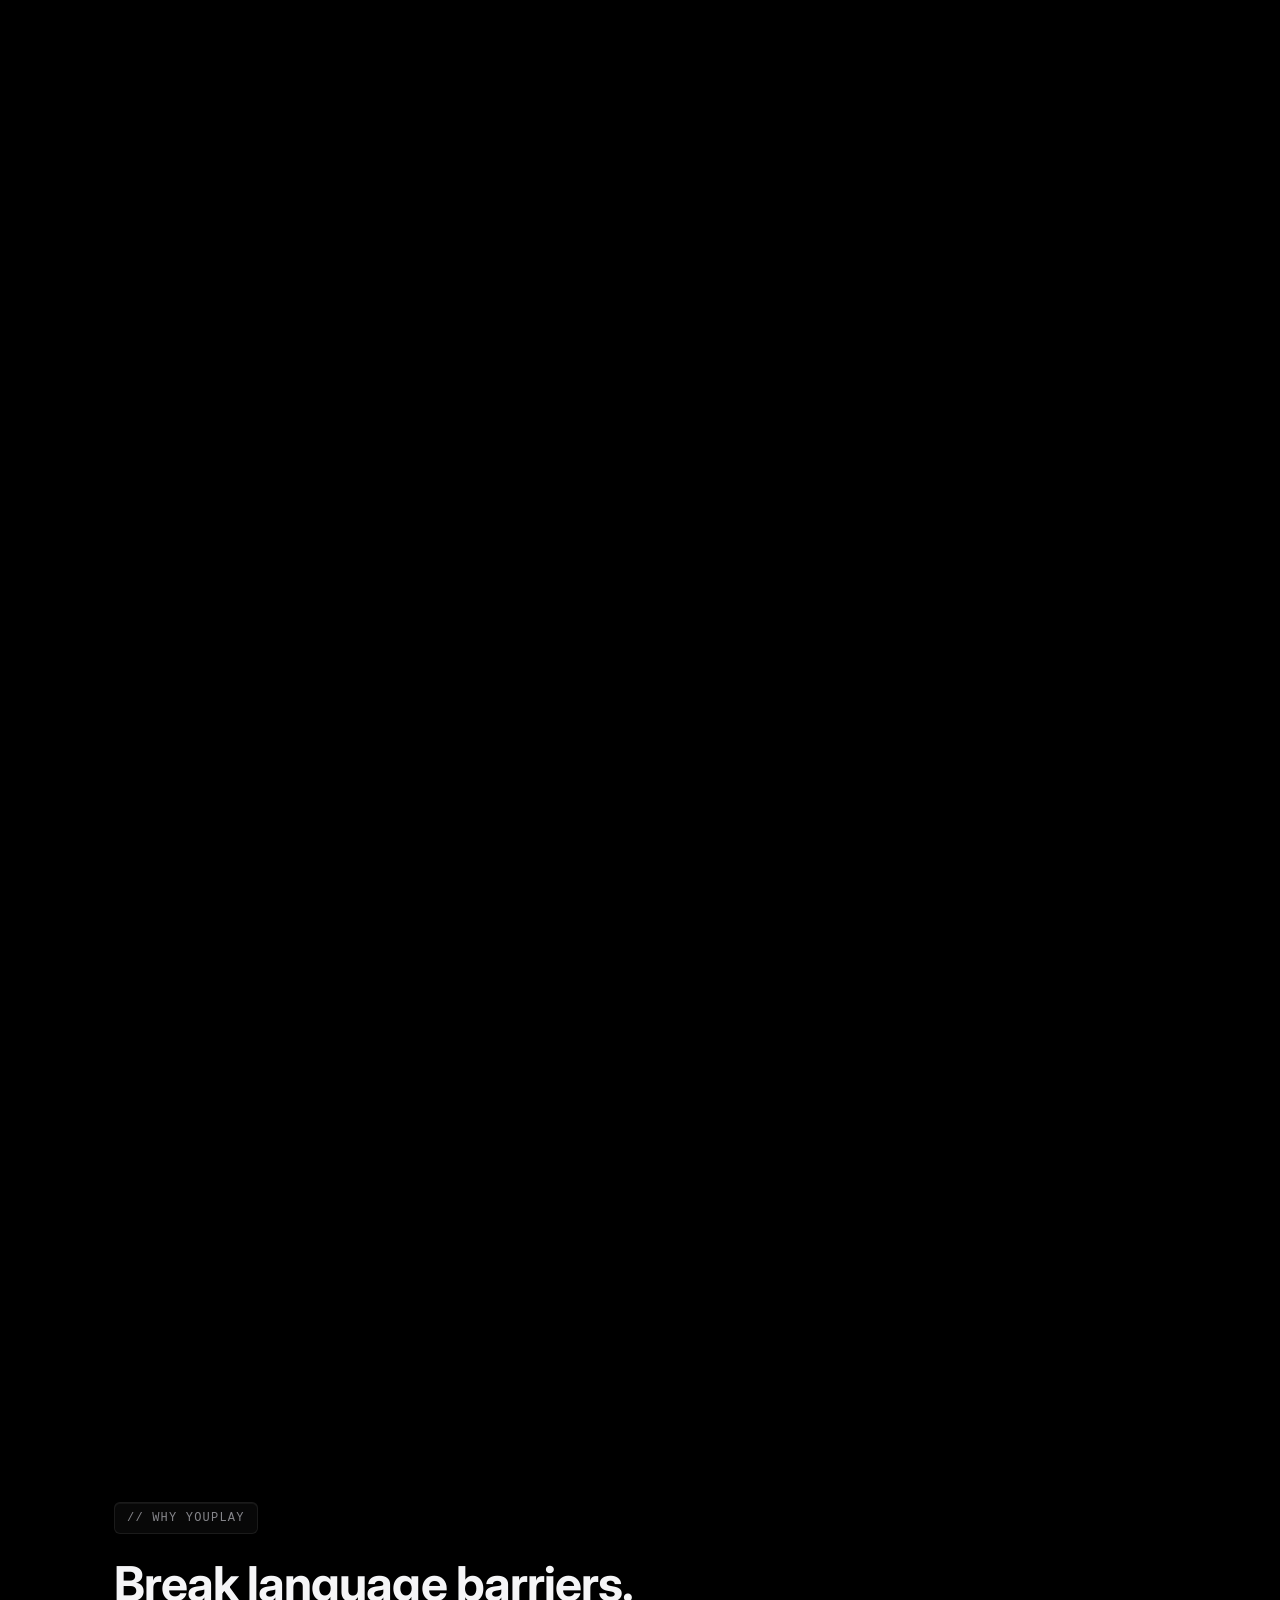
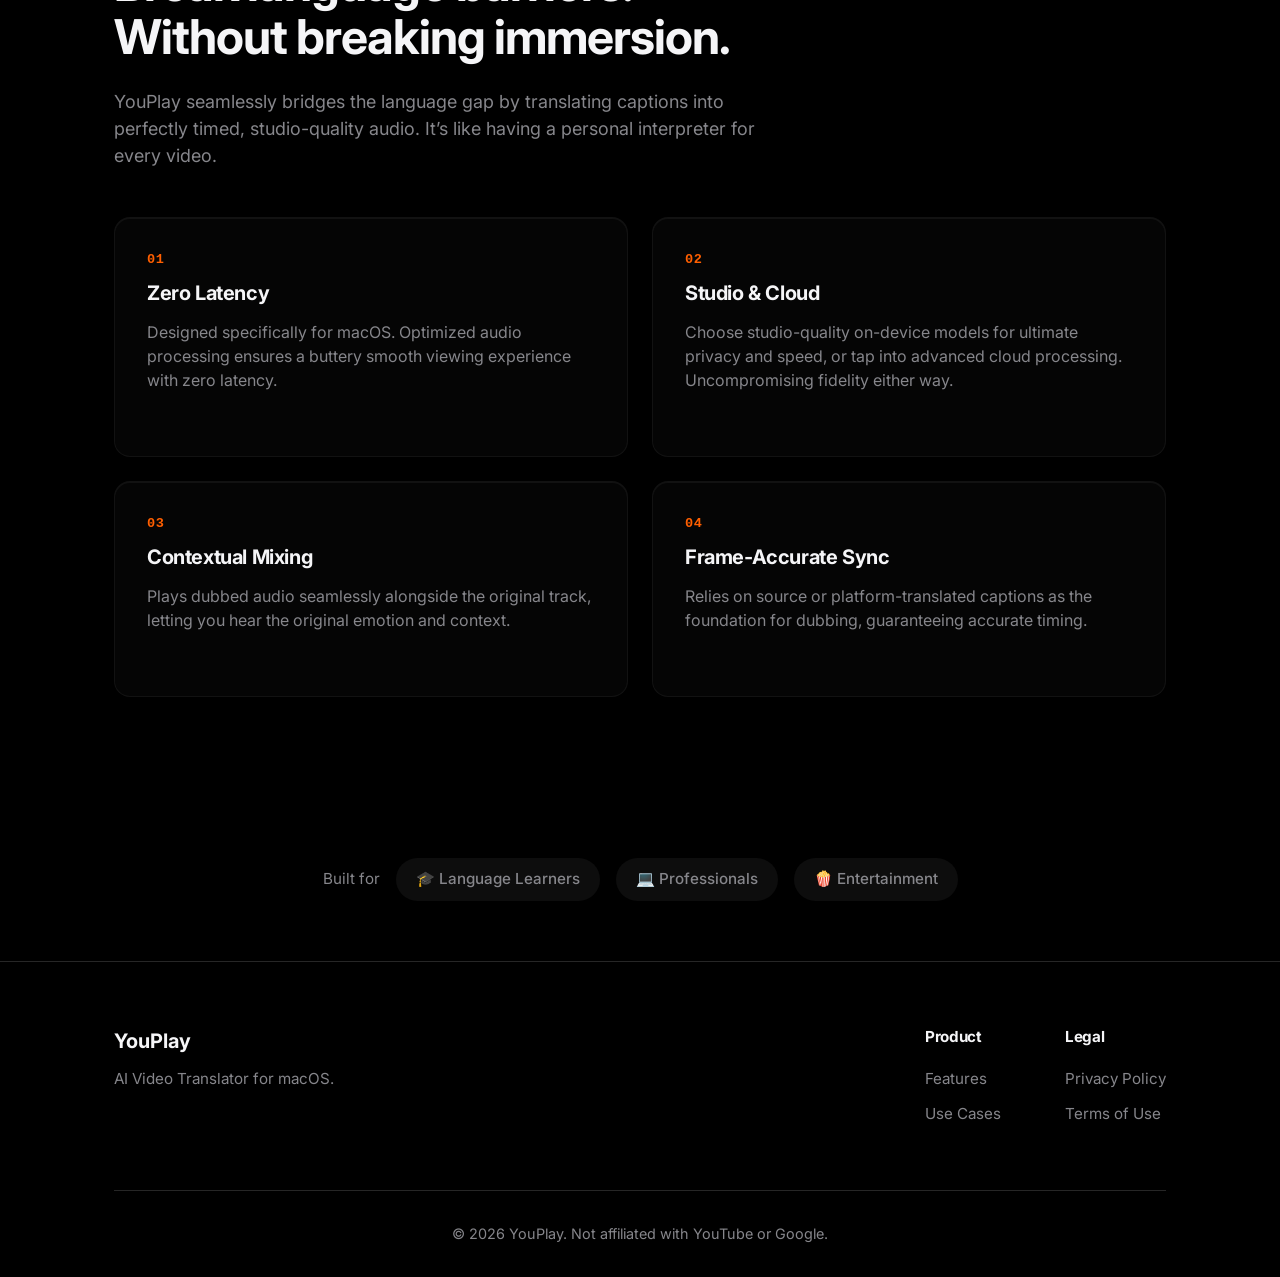
==== commit a31cf3f9: "update" ====
--- a/index.html
+++ b/index.html
@@ -37,10 +37,10 @@
             </div>
             
             <h1 class="hero-tagline">Watch videos in<br>your language.</h1>
-            <p class="hero-sub reveal">Experience YouTube, lectures, and movies with synchronized, natural-sounding AI dubbing. Entirely on-device.</p>
+            <p class="hero-sub reveal">Experience YouTube, lectures, and movies with synchronized, natural-sounding AI dubbing. Powered by studio-quality on-device intelligence and advanced cloud models.</p>
             
             <div class="store-buttons">
-                <a href="https://apps.apple.com/" class="cta-button primary">
+                <a href="#" class="cta-button primary" style="opacity: 0.6; cursor: not-allowed; pointer-events: none; background: rgba(255,255,255,0.1); color: var(--foreground-muted);">
                     <svg viewBox="0 0 814 1000" width="16" height="20" fill="currentColor">
                         <path d="M788.1 340.9c-5.8 4.5-108.2 62.2-108.2 190.5 0 148.4 130.3 200.9 134.2 202.2-.6 3.2-20.7 71.9-68.7 141.9-42.8 61.6-87.5 123.1-155.5 123.1s-85.5-39.5-164-39.5c-76.5 0-103.7 40.8-165.9 40.8s-105.6-57-155.5-127C46.7 790.7 0 663 0 541.8c0-194.4 126.4-297.5 250.8-297.5 66.1 0 121.2 43.4 162.7 43.4 39.5 0 101.1-46 176.3-46 28.5 0 130.9 2.6 198.3 99.2zm-234-181.5c31.1-36.9 53.1-88.1 53.1-139.3 0-7.1-.6-14.3-1.9-20.1-50.6 1.9-110.8 33.7-147.1 75.8-28.5 32.4-55.1 83.6-55.1 135.5 0 7.8 1.3 15.6 1.9 18.1 3.2.6 8.4 1.3 13.6 1.3 45.4 0 102.5-30.4 135.5-71.3z"></path>
                     </svg>
@@ -48,16 +48,8 @@
                 </a>
             </div>
             
-            <div class="hero-rating">
-                <div class="hero-stars">
-                    <!-- 5 Stars -->
-                    <svg width="14" height="14" viewBox="0 0 24 24" fill="var(--accent)" stroke="var(--accent)" stroke-width="2" stroke-linecap="round" stroke-linejoin="round"><path d="M12 2l3.09 6.26L22 9.27l-5 4.87 1.18 6.88L12 17.77l-6.18 3.25L7 14.14 2 9.27l6.91-1.01L12 2z"></path></svg>
-                    <svg width="14" height="14" viewBox="0 0 24 24" fill="var(--accent)" stroke="var(--accent)" stroke-width="2" stroke-linecap="round" stroke-linejoin="round"><path d="M12 2l3.09 6.26L22 9.27l-5 4.87 1.18 6.88L12 17.77l-6.18 3.25L7 14.14 2 9.27l6.91-1.01L12 2z"></path></svg>
-                    <svg width="14" height="14" viewBox="0 0 24 24" fill="var(--accent)" stroke="var(--accent)" stroke-width="2" stroke-linecap="round" stroke-linejoin="round"><path d="M12 2l3.09 6.26L22 9.27l-5 4.87 1.18 6.88L12 17.77l-6.18 3.25L7 14.14 2 9.27l6.91-1.01L12 2z"></path></svg>
-                    <svg width="14" height="14" viewBox="0 0 24 24" fill="var(--accent)" stroke="var(--accent)" stroke-width="2" stroke-linecap="round" stroke-linejoin="round"><path d="M12 2l3.09 6.26L22 9.27l-5 4.87 1.18 6.88L12 17.77l-6.18 3.25L7 14.14 2 9.27l6.91-1.01L12 2z"></path></svg>
-                    <svg width="14" height="14" viewBox="0 0 24 24" fill="var(--accent)" stroke="var(--accent)" stroke-width="2" stroke-linecap="round" stroke-linejoin="round"><path d="M12 2l3.09 6.26L22 9.27l-5 4.87 1.18 6.88L12 17.77l-6.18 3.25L7 14.14 2 9.27l6.91-1.01L12 2z"></path></svg>
-                </div>
-                <span class="hero-rating-text">Available on the Mac App Store</span>
+            <div class="hero-rating" style="margin-top: 16px;">
+                <span class="hero-rating-text" style="color: var(--accent); font-weight: 600; letter-spacing: 0.1em; text-transform: uppercase;">Coming Soon</span>
                 <div class="hero-tech-specs" style="display: flex; gap: 12px; margin-top: 24px; justify-content: center;">
                     <span class="tech-badge" style="font-size: 0.75rem; color: var(--foreground-muted); padding: 6px 12px; border-radius: 6px; display: inline-block; background: rgba(255,255,255,0.05); letter-spacing: 0.05em; font-weight: 500;">
                         APPLE SILICON
@@ -145,9 +137,9 @@
                     <div class="feature-card reveal" style="transition-delay: 0.2s;">
                         <div class="feature-header">
                             <div class="feature-index">02</div>
-                            <h3 class="feature-title">100% On-Device</h3>
-                        </div>
-                        <p class="feature-desc">Supports offline voice models that process audio entirely on-device. Your data never leaves your Mac.</p>
+                            <h3 class="feature-title">Studio & Cloud</h3>
+                        </div>
+                        <p class="feature-desc">Choose studio-quality on-device models for ultimate privacy and speed, or tap into advanced cloud processing. Uncompromising fidelity either way.</p>
                     </div>
 
                     <!-- Feature 3 -->
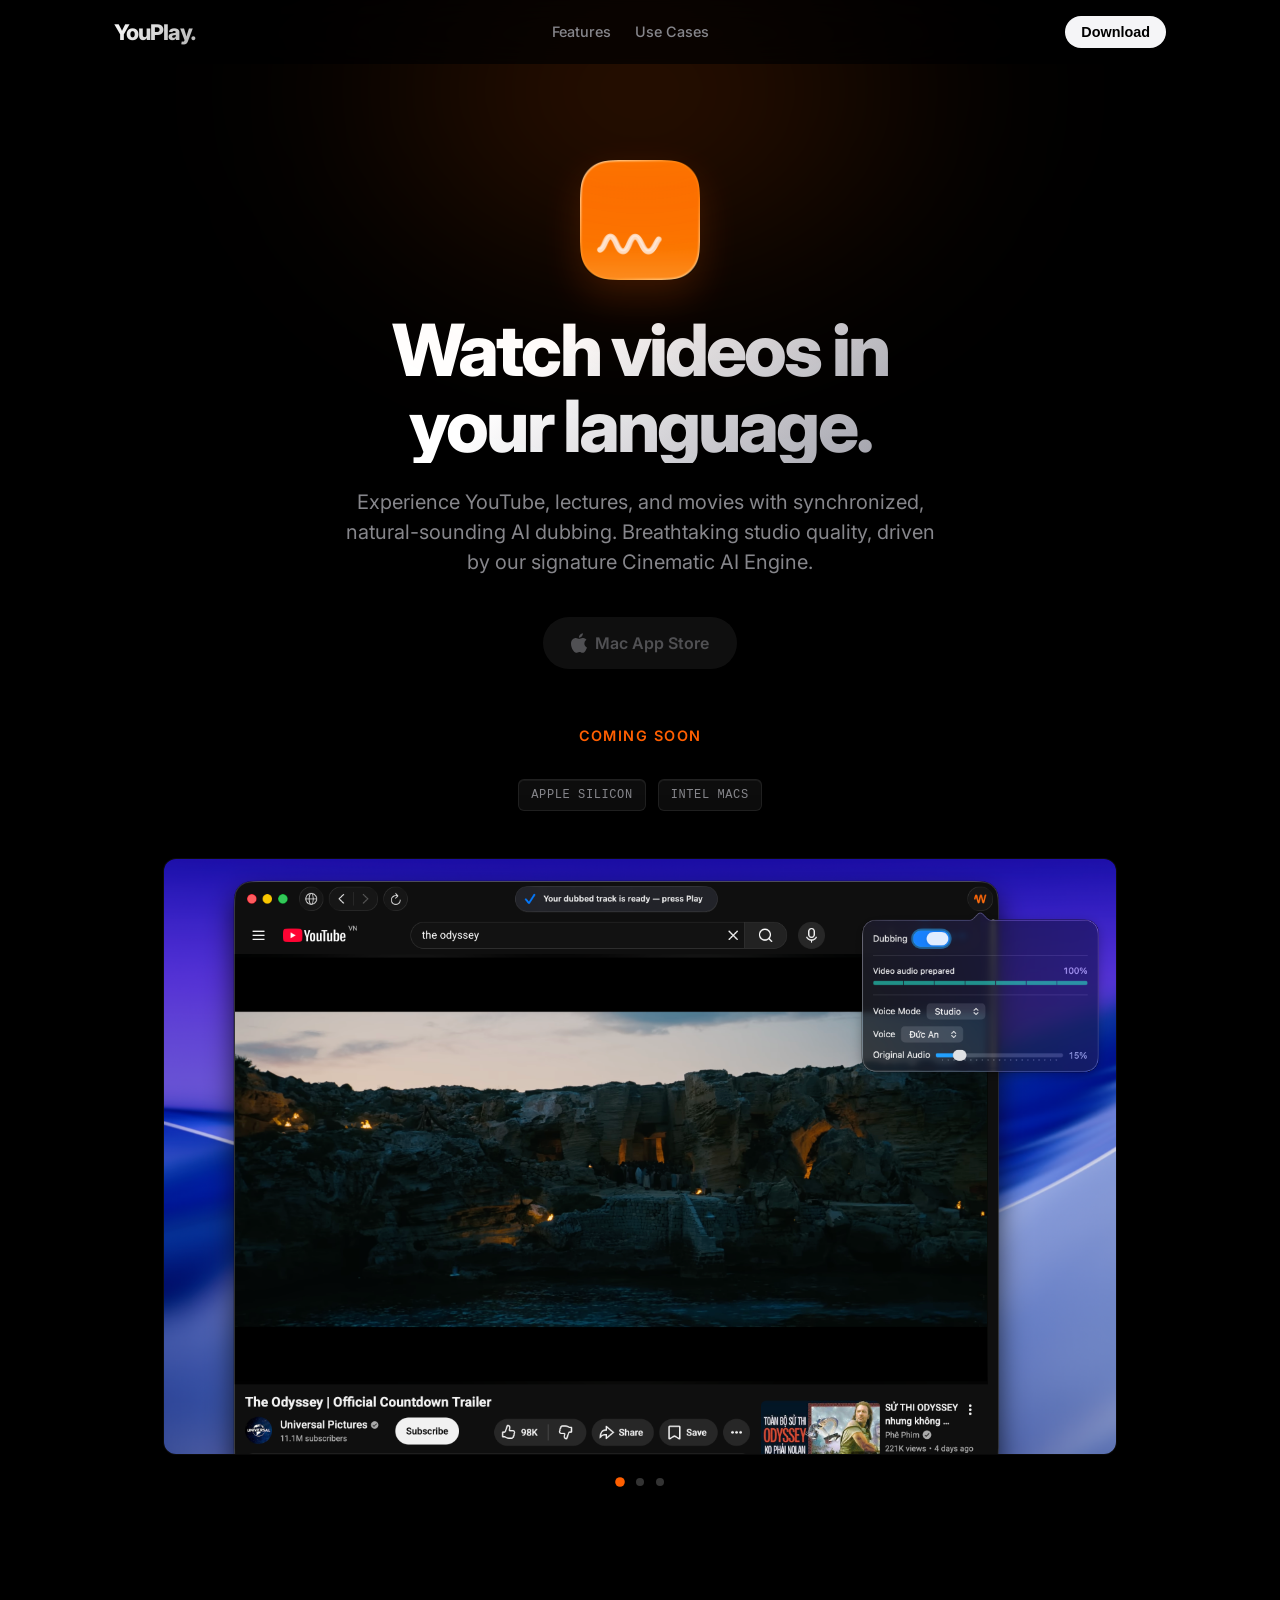
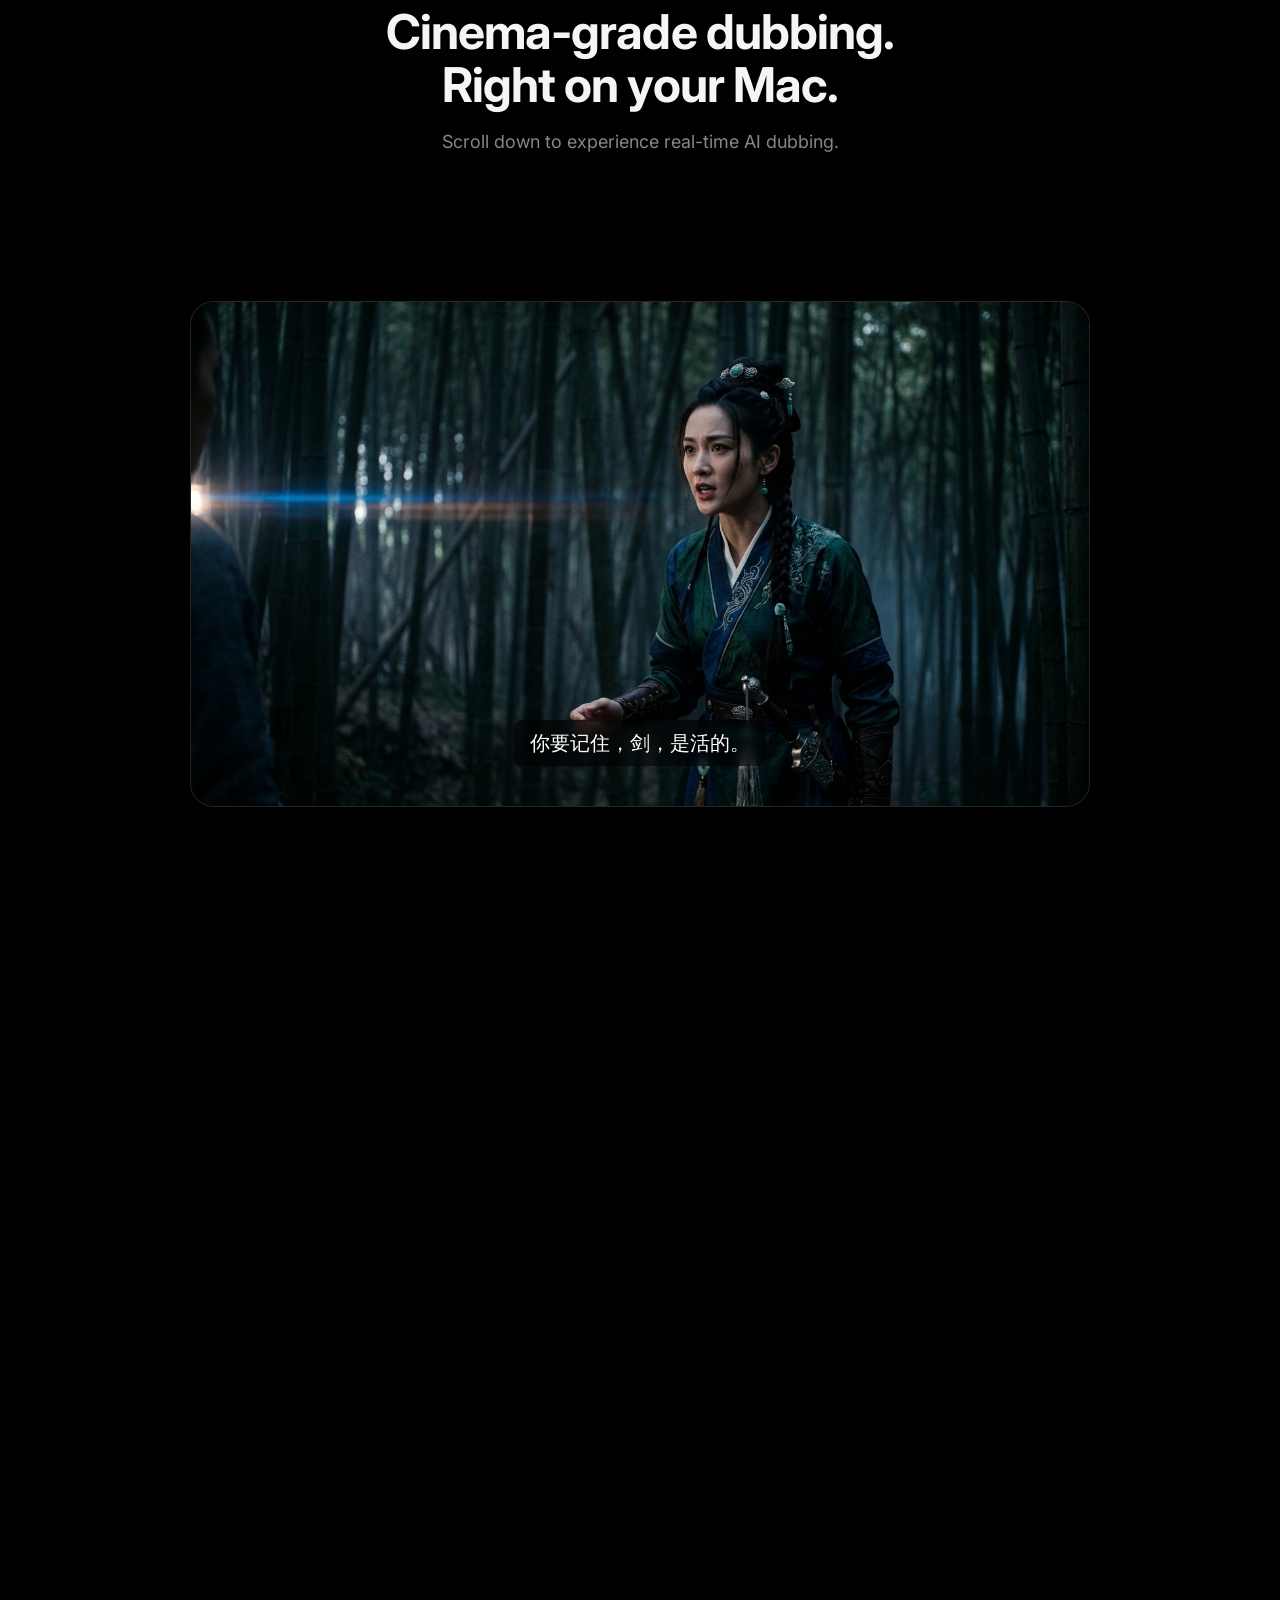
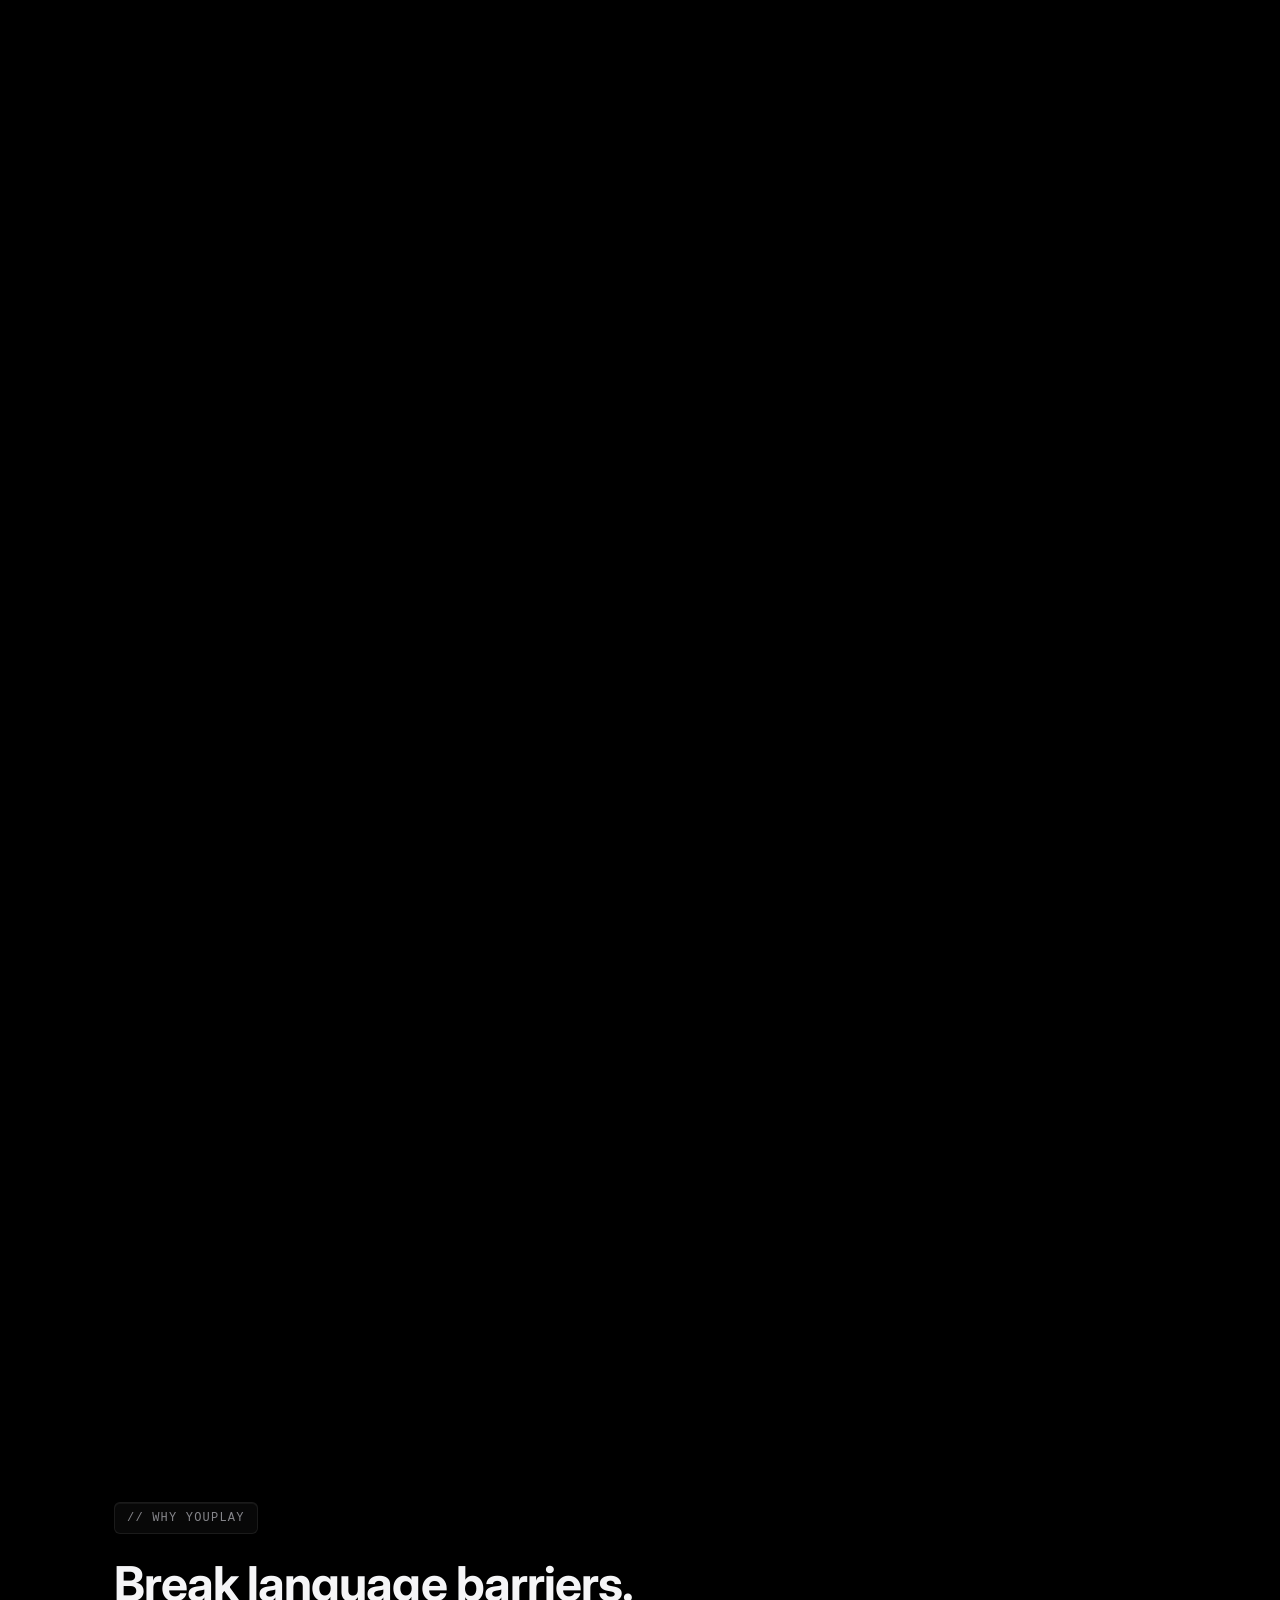
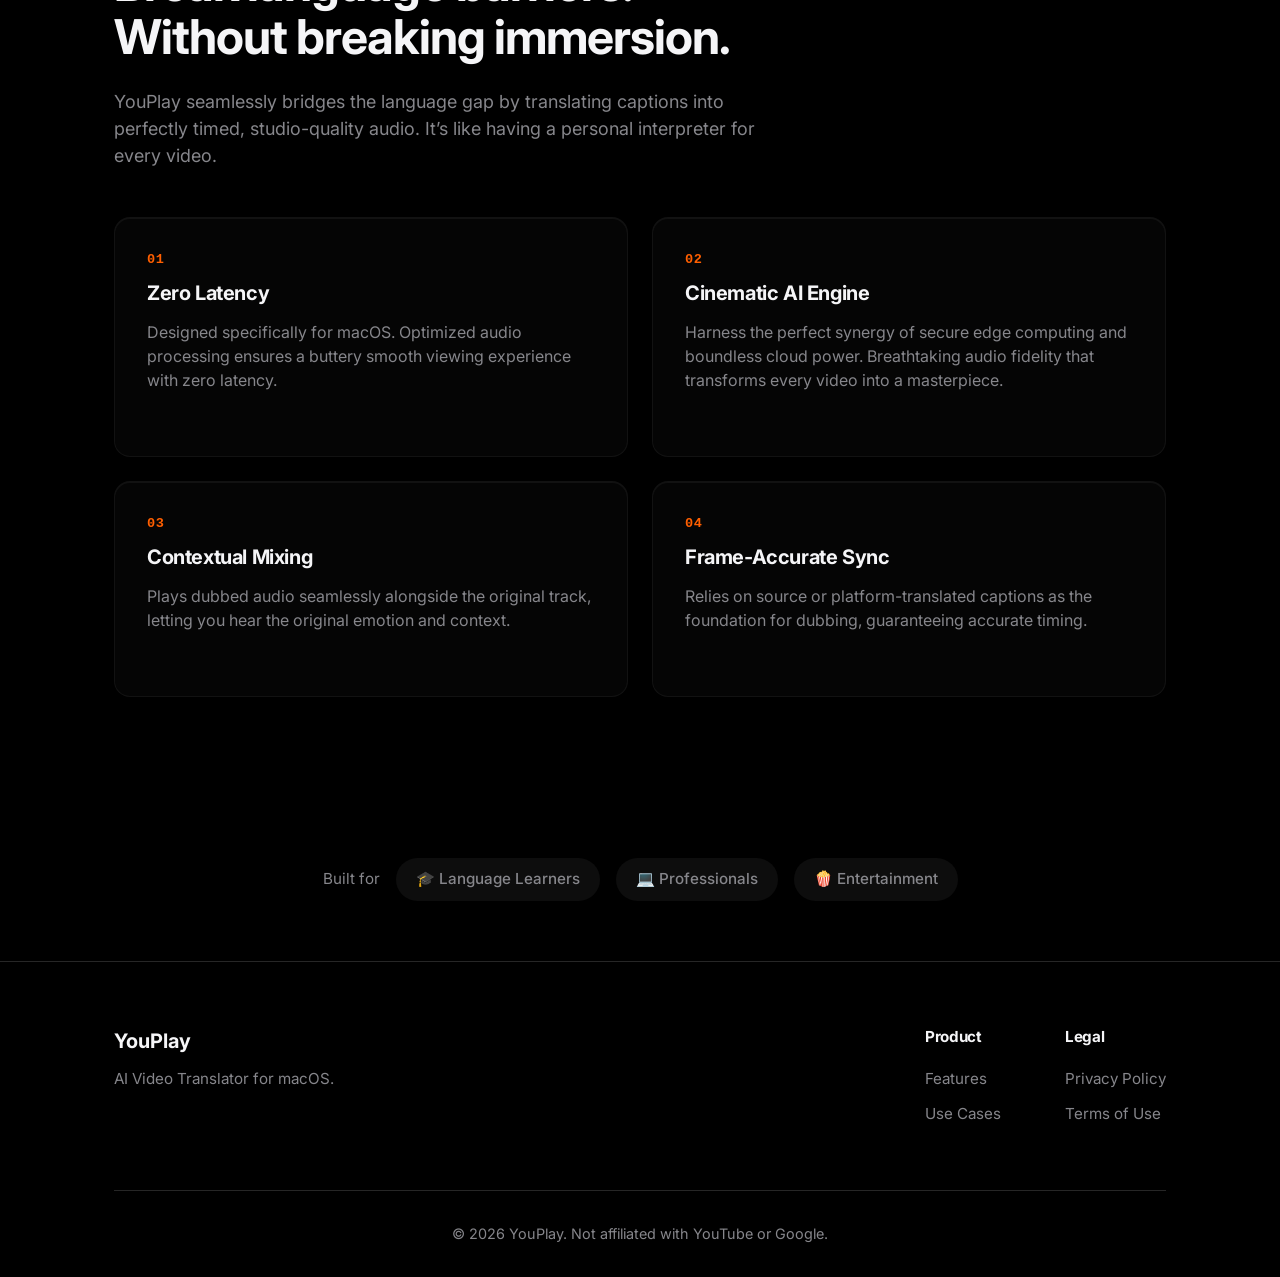
==== commit a98f4cbb: "update" ====
--- a/index.html
+++ b/index.html
@@ -37,7 +37,7 @@
             </div>
             
             <h1 class="hero-tagline">Watch videos in<br>your language.</h1>
-            <p class="hero-sub reveal">Experience YouTube, lectures, and movies with synchronized, natural-sounding AI dubbing. Powered by studio-quality on-device intelligence and advanced cloud models.</p>
+            <p class="hero-sub reveal">Experience YouTube, lectures, and movies with synchronized, natural-sounding AI dubbing. Breathtaking studio quality, driven by our signature Cinematic AI Engine.</p>
             
             <div class="store-buttons">
                 <a href="#" class="cta-button primary" style="opacity: 0.6; cursor: not-allowed; pointer-events: none; background: rgba(255,255,255,0.1); color: var(--foreground-muted);">
@@ -137,9 +137,9 @@
                     <div class="feature-card reveal" style="transition-delay: 0.2s;">
                         <div class="feature-header">
                             <div class="feature-index">02</div>
-                            <h3 class="feature-title">Studio & Cloud</h3>
-                        </div>
-                        <p class="feature-desc">Choose studio-quality on-device models for ultimate privacy and speed, or tap into advanced cloud processing. Uncompromising fidelity either way.</p>
+                            <h3 class="feature-title">Cinematic AI Engine</h3>
+                        </div>
+                        <p class="feature-desc">Harness the perfect synergy of secure edge computing and boundless cloud power. Breathtaking audio fidelity that transforms every video into a masterpiece.</p>
                     </div>
 
                     <!-- Feature 3 -->
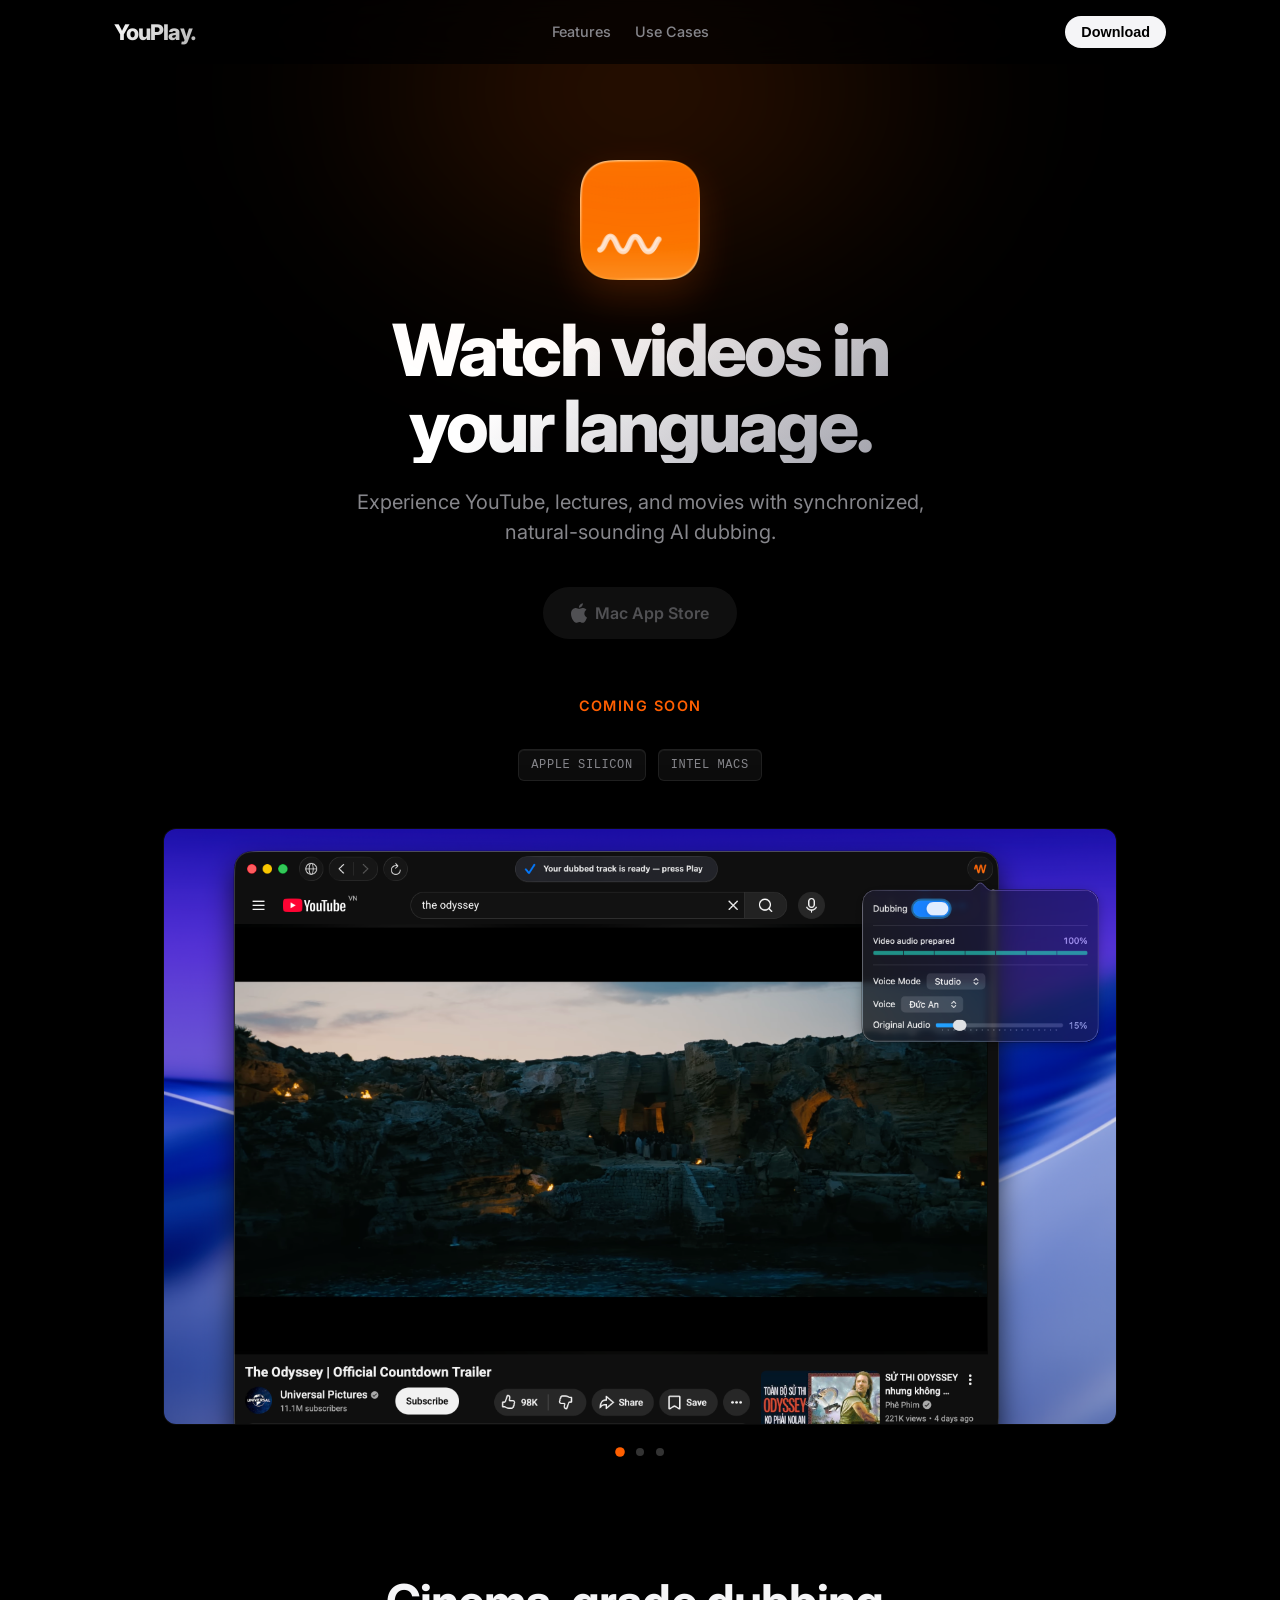
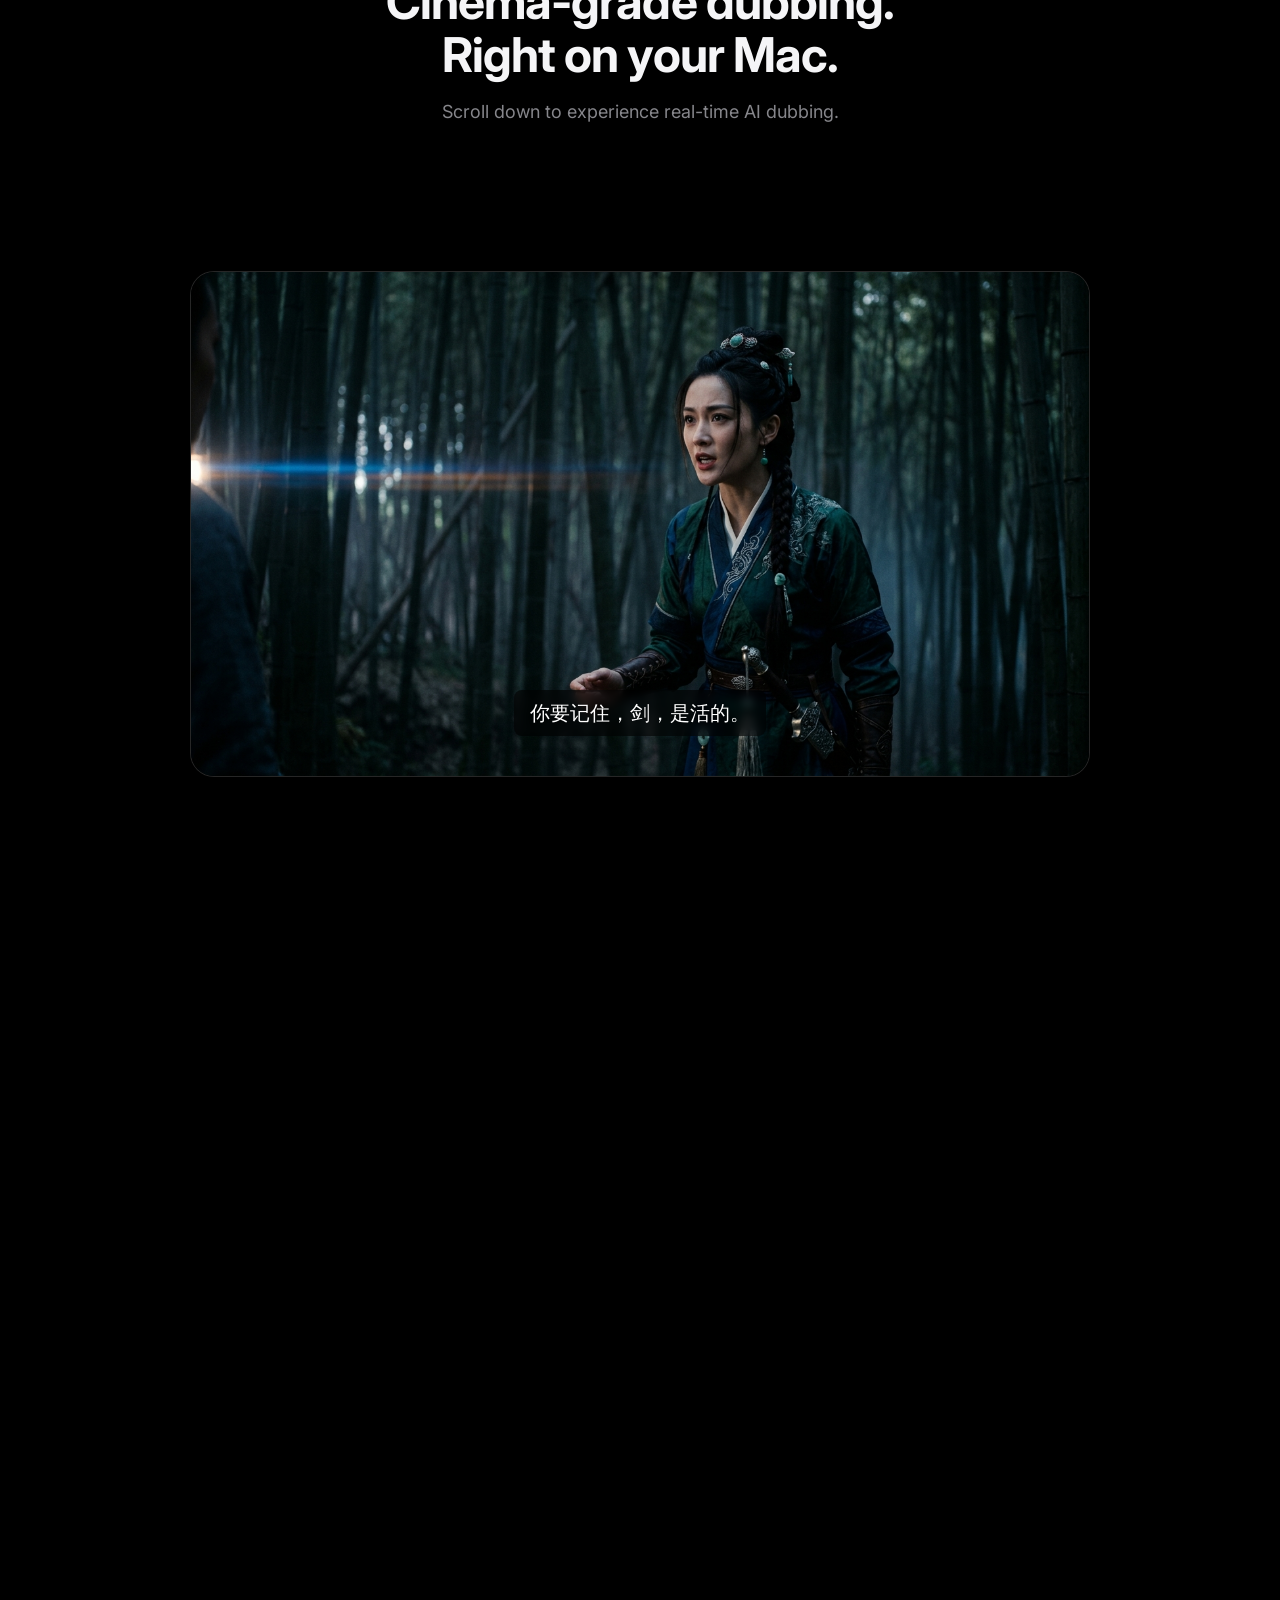
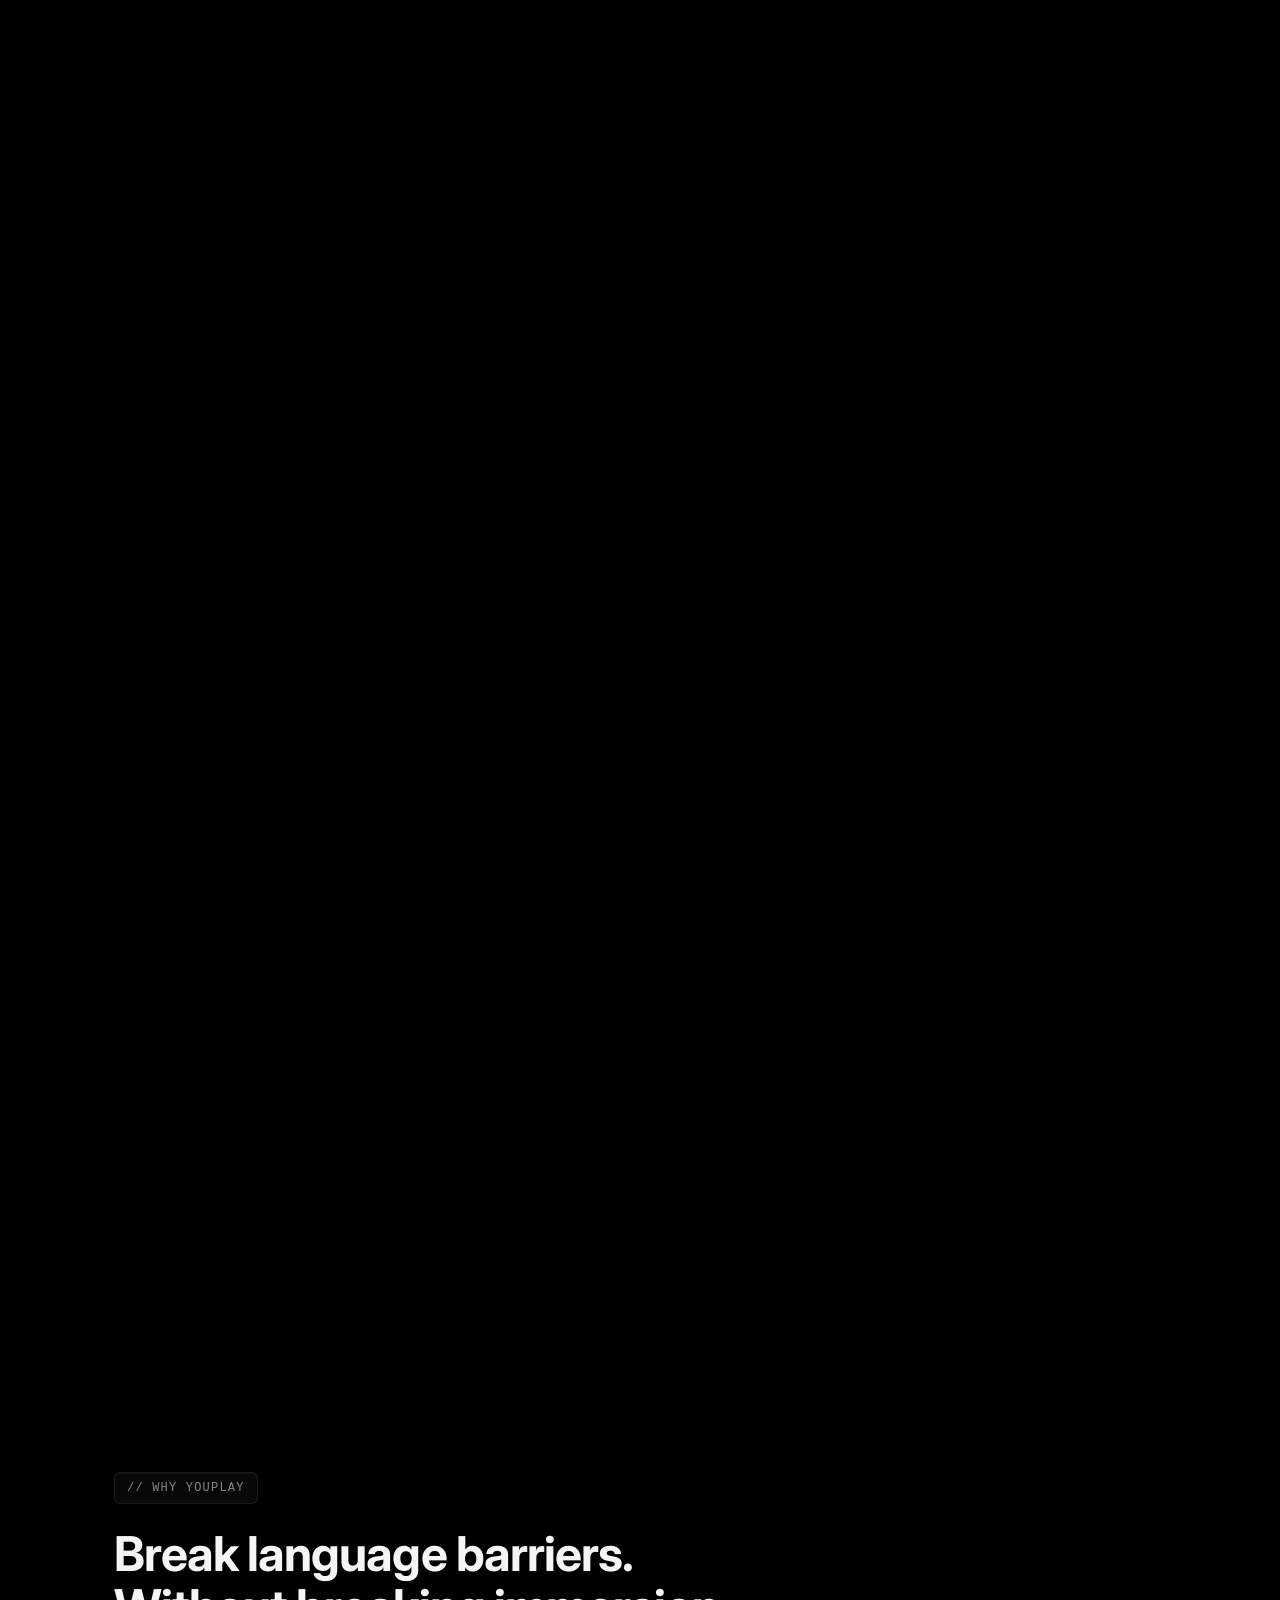
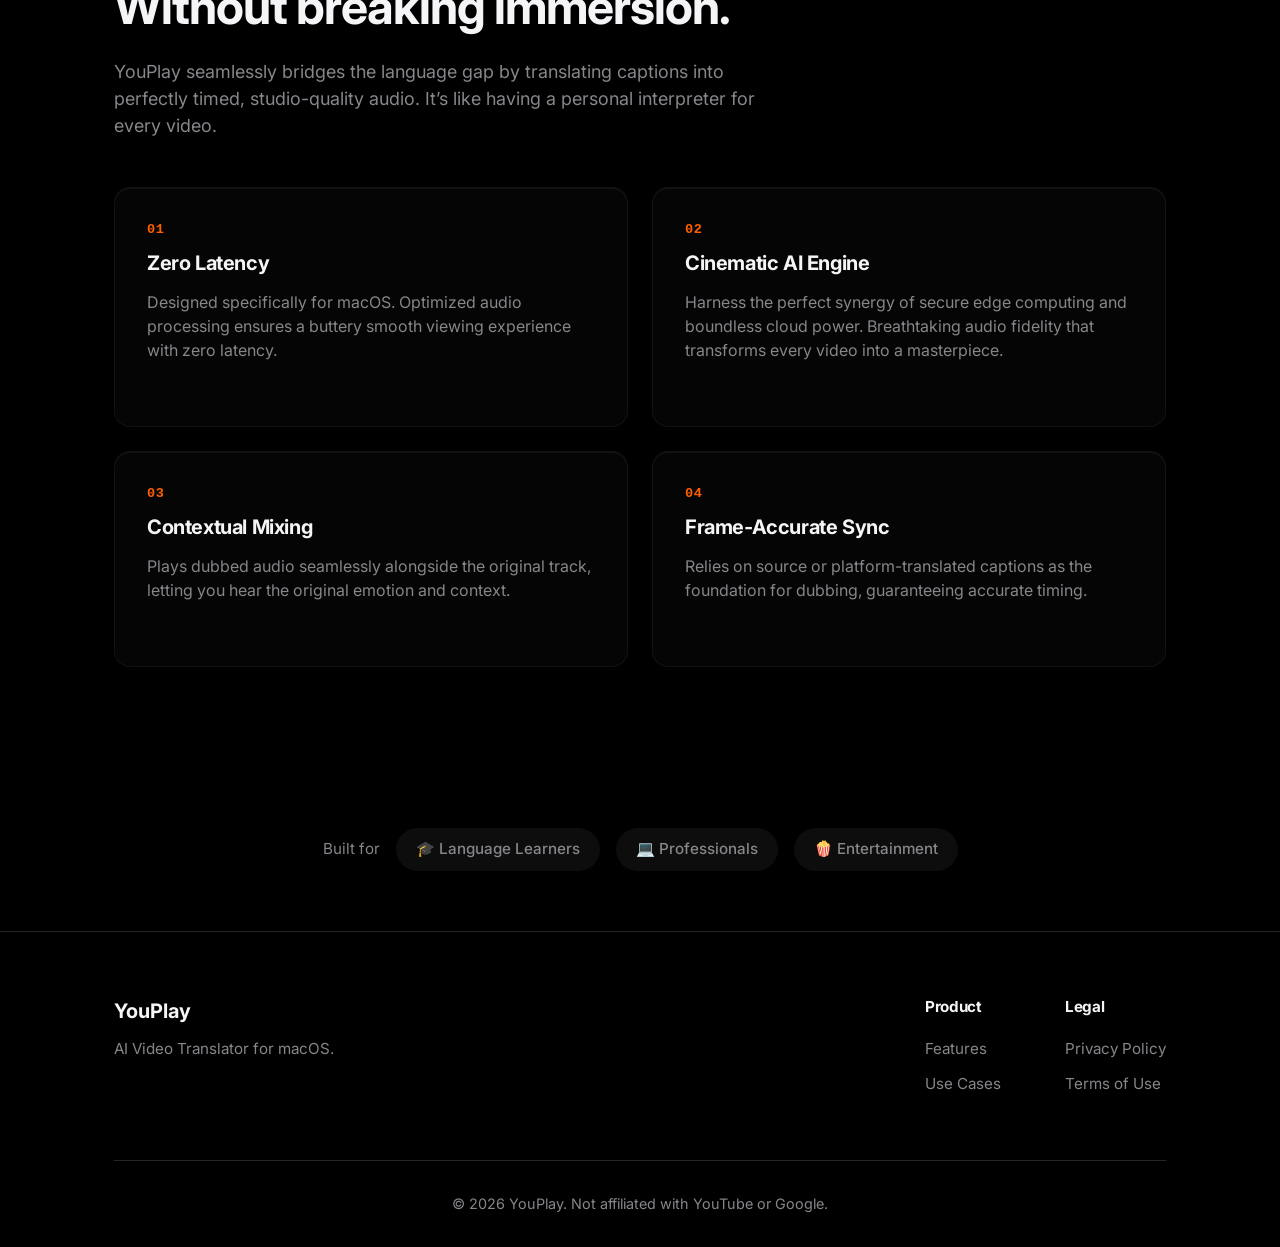
==== commit 967c17f8: "update" ====
--- a/index.html
+++ b/index.html
@@ -37,7 +37,7 @@
             </div>
             
             <h1 class="hero-tagline">Watch videos in<br>your language.</h1>
-            <p class="hero-sub reveal">Experience YouTube, lectures, and movies with synchronized, natural-sounding AI dubbing. Breathtaking studio quality, driven by our signature Cinematic AI Engine.</p>
+            <p class="hero-sub reveal">Experience YouTube, lectures, and movies with synchronized, natural-sounding AI dubbing.</p>
             
             <div class="store-buttons">
                 <a href="#" class="cta-button primary" style="opacity: 0.6; cursor: not-allowed; pointer-events: none; background: rgba(255,255,255,0.1); color: var(--foreground-muted);">
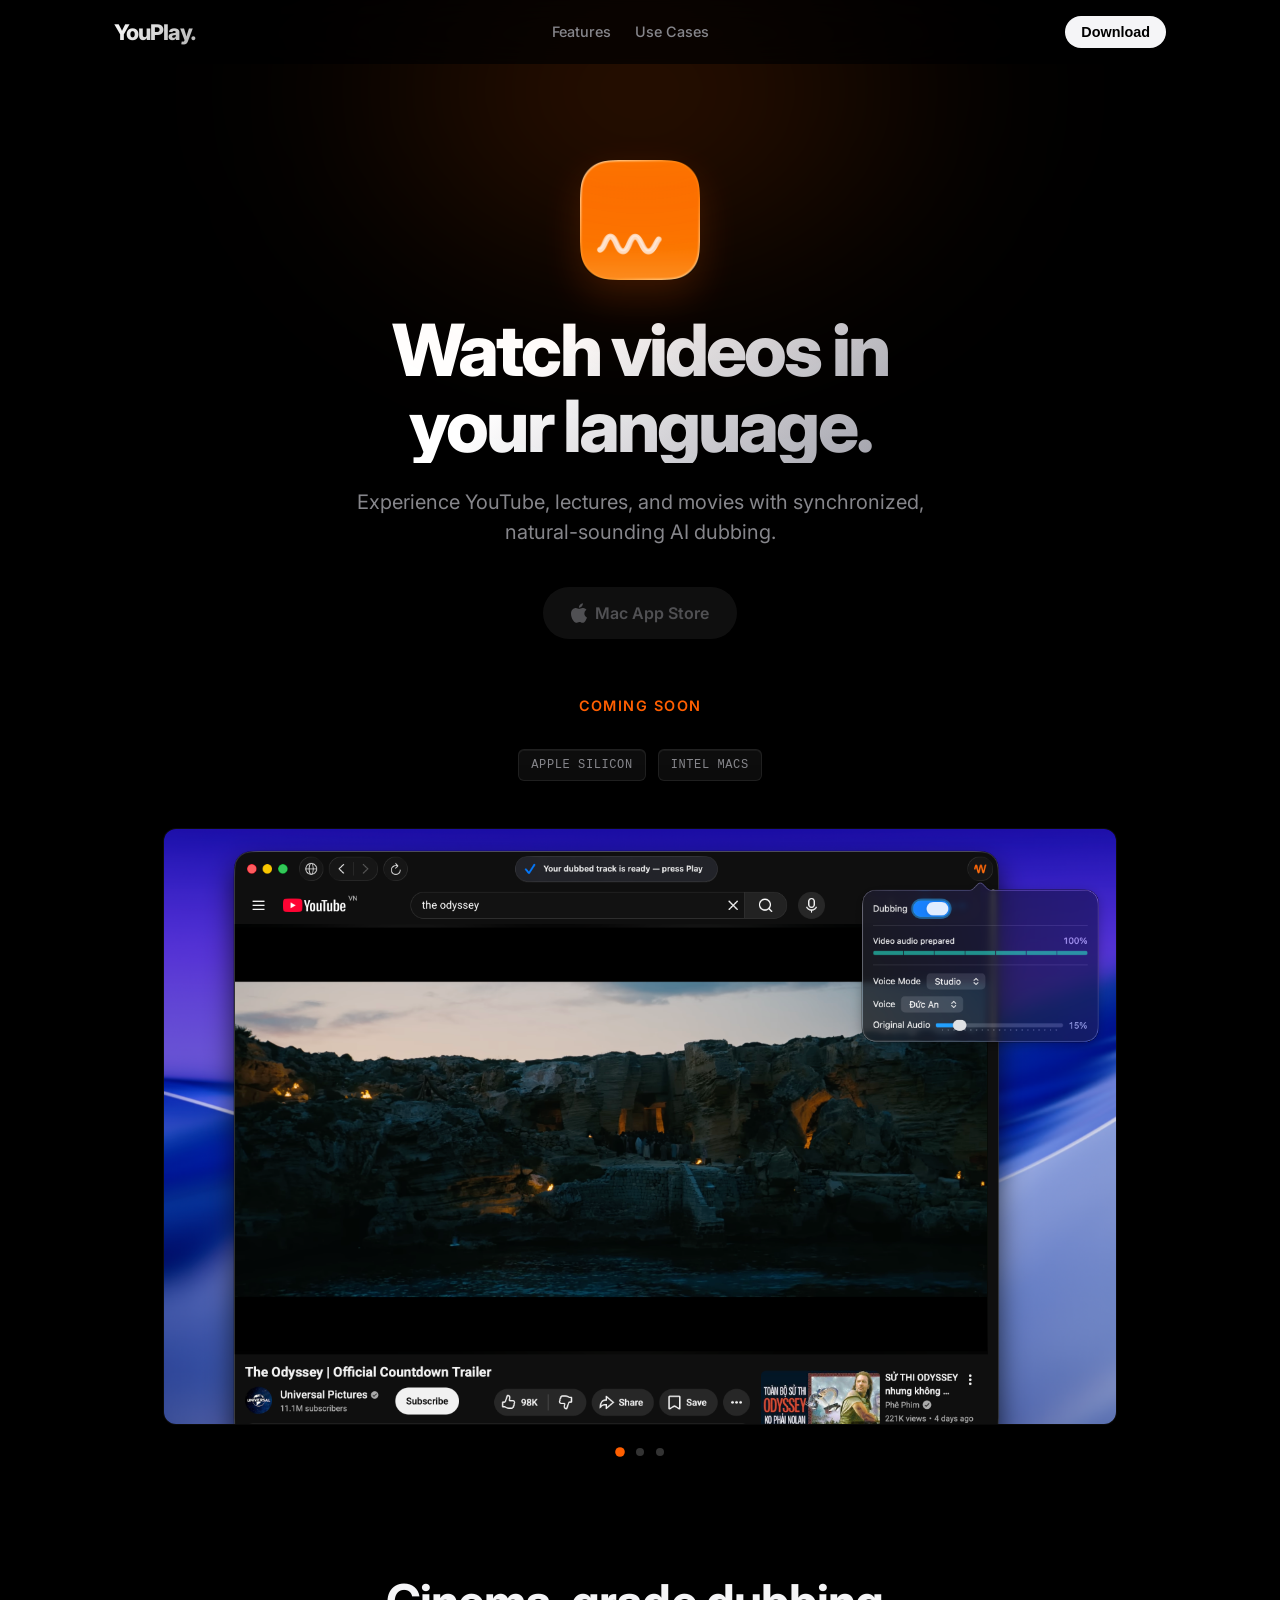
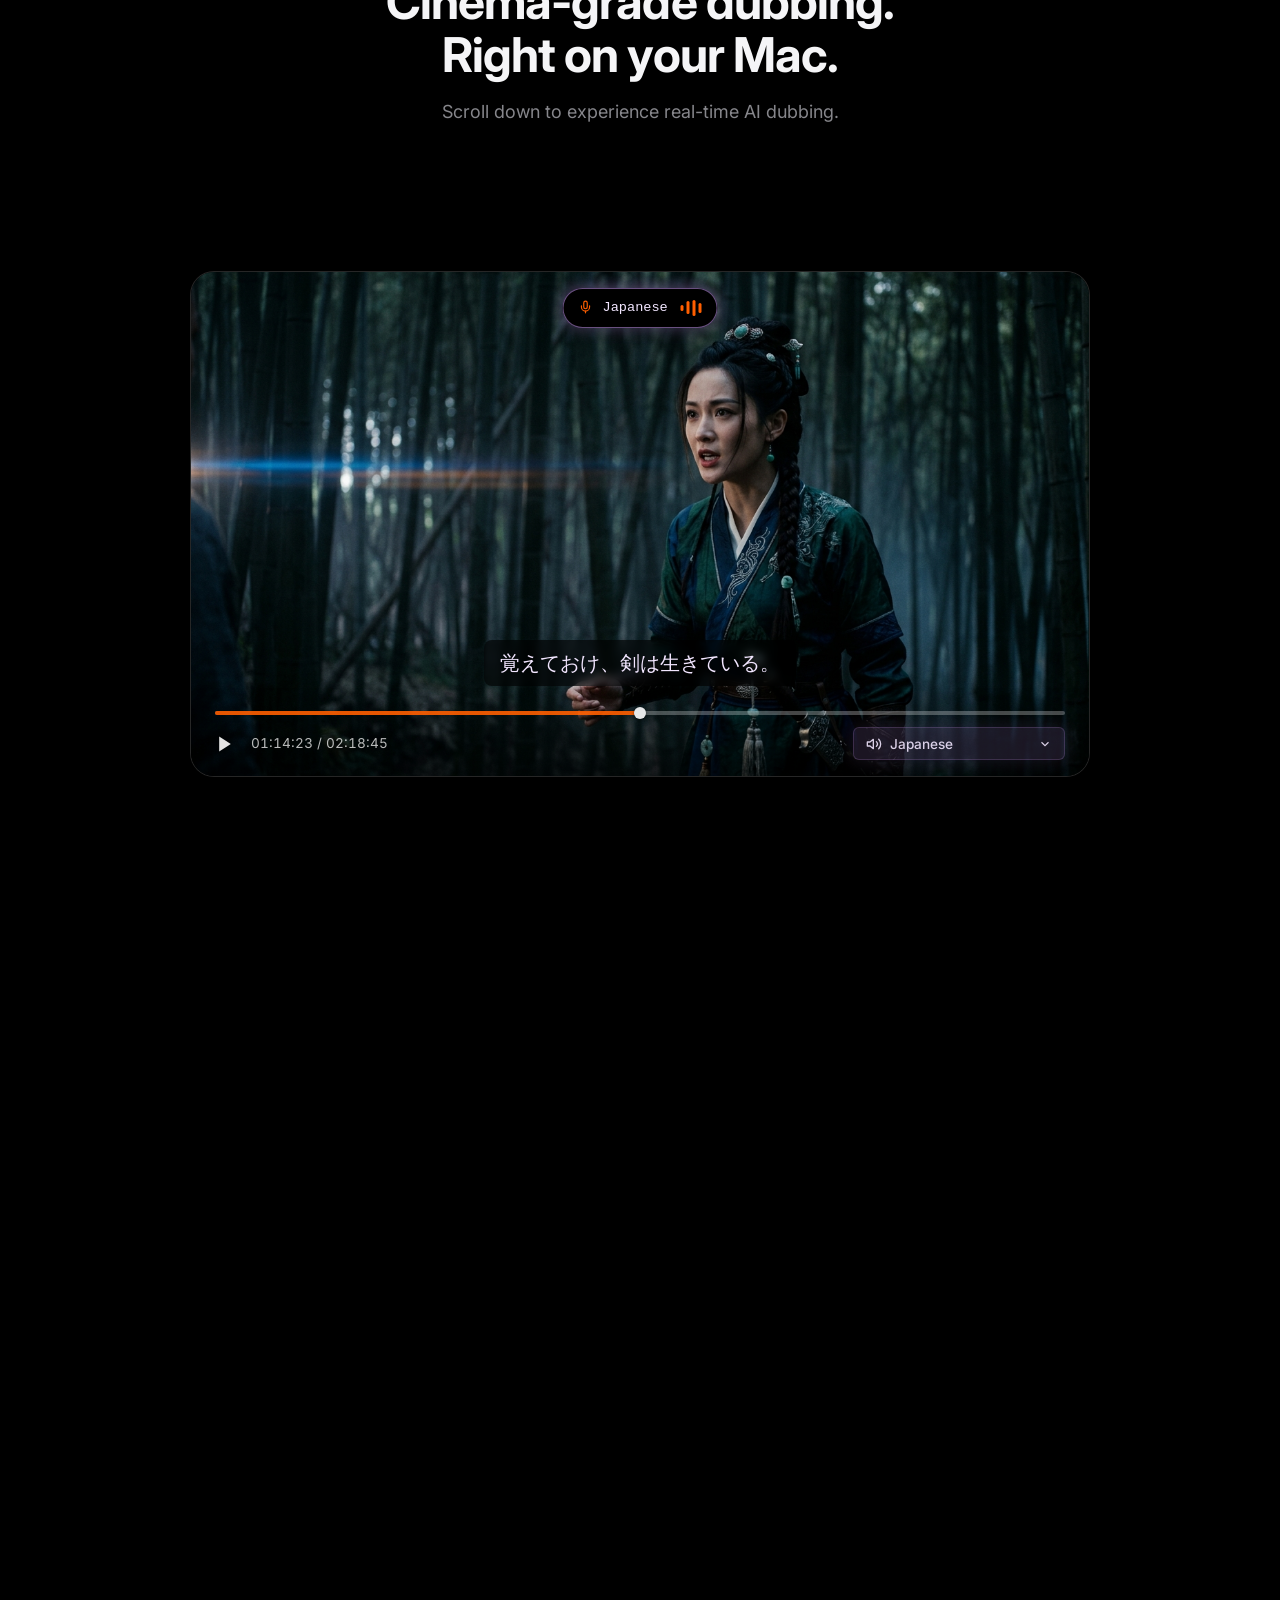
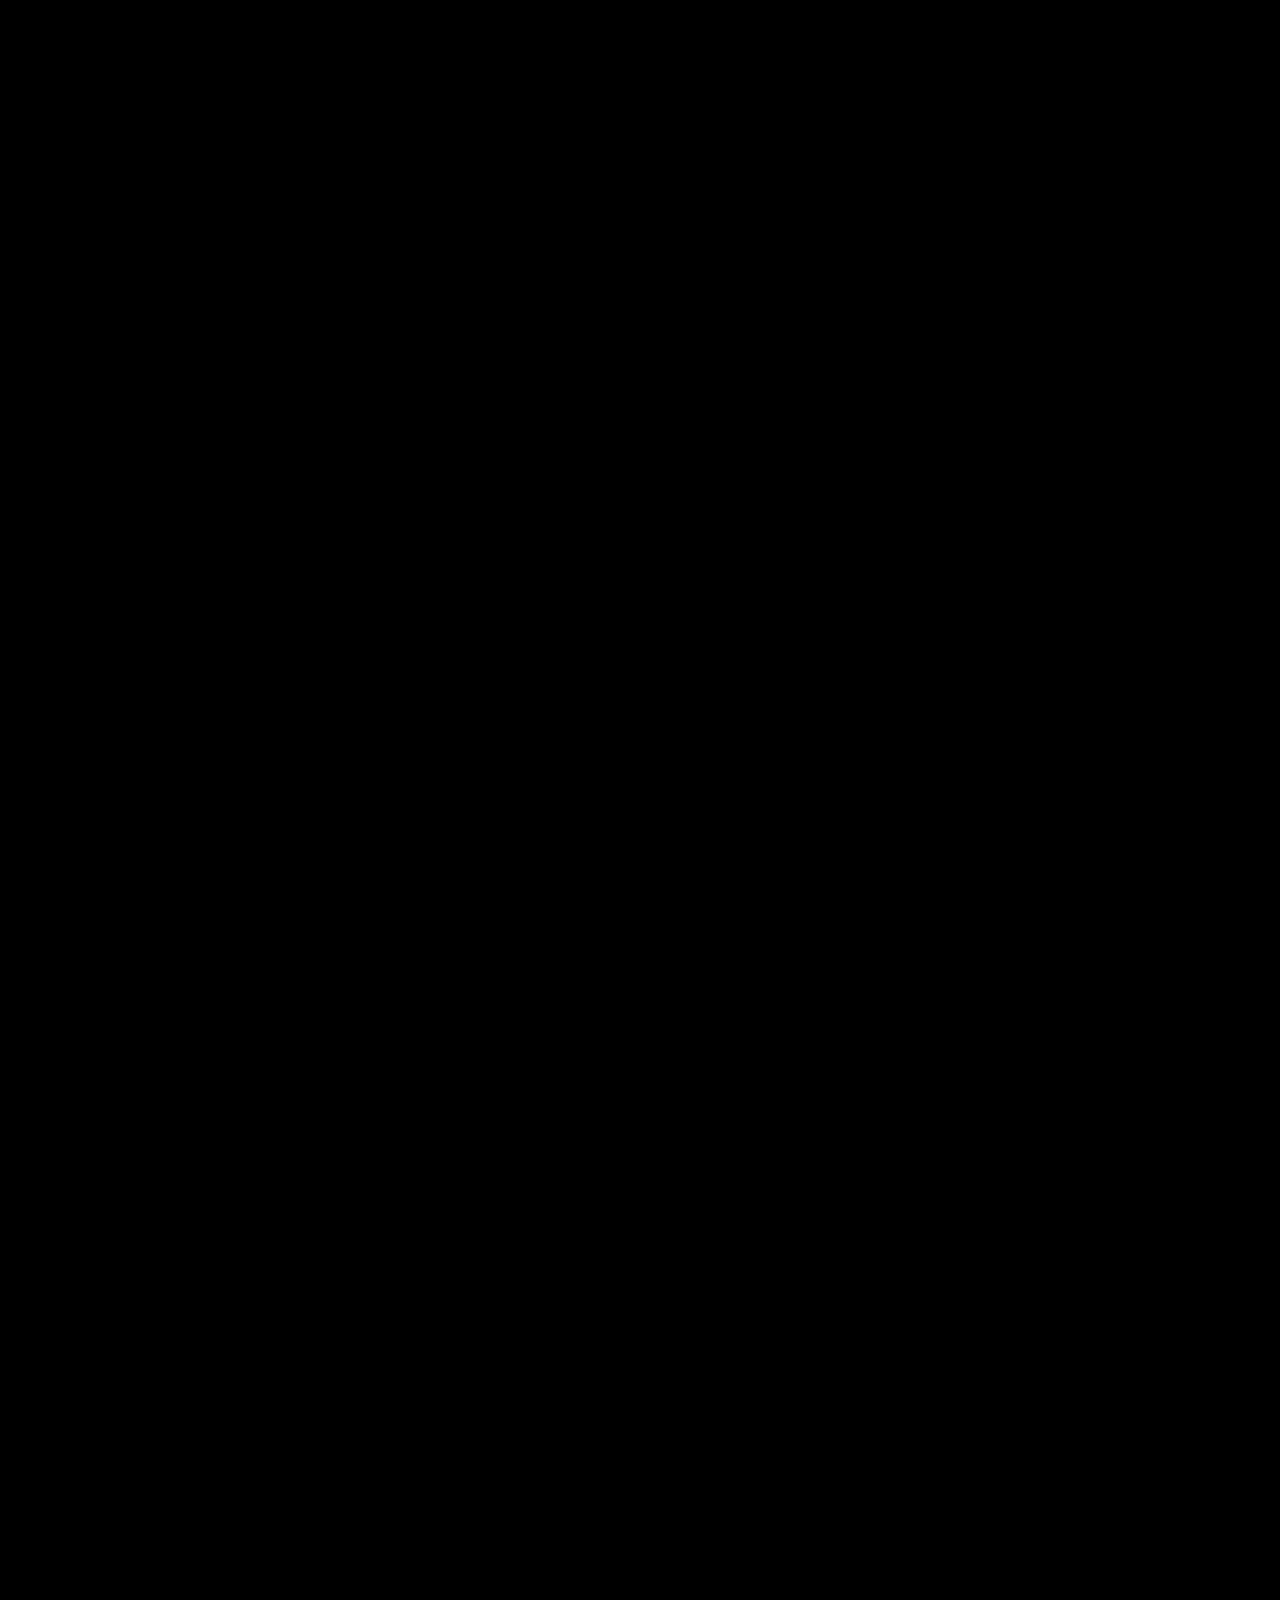
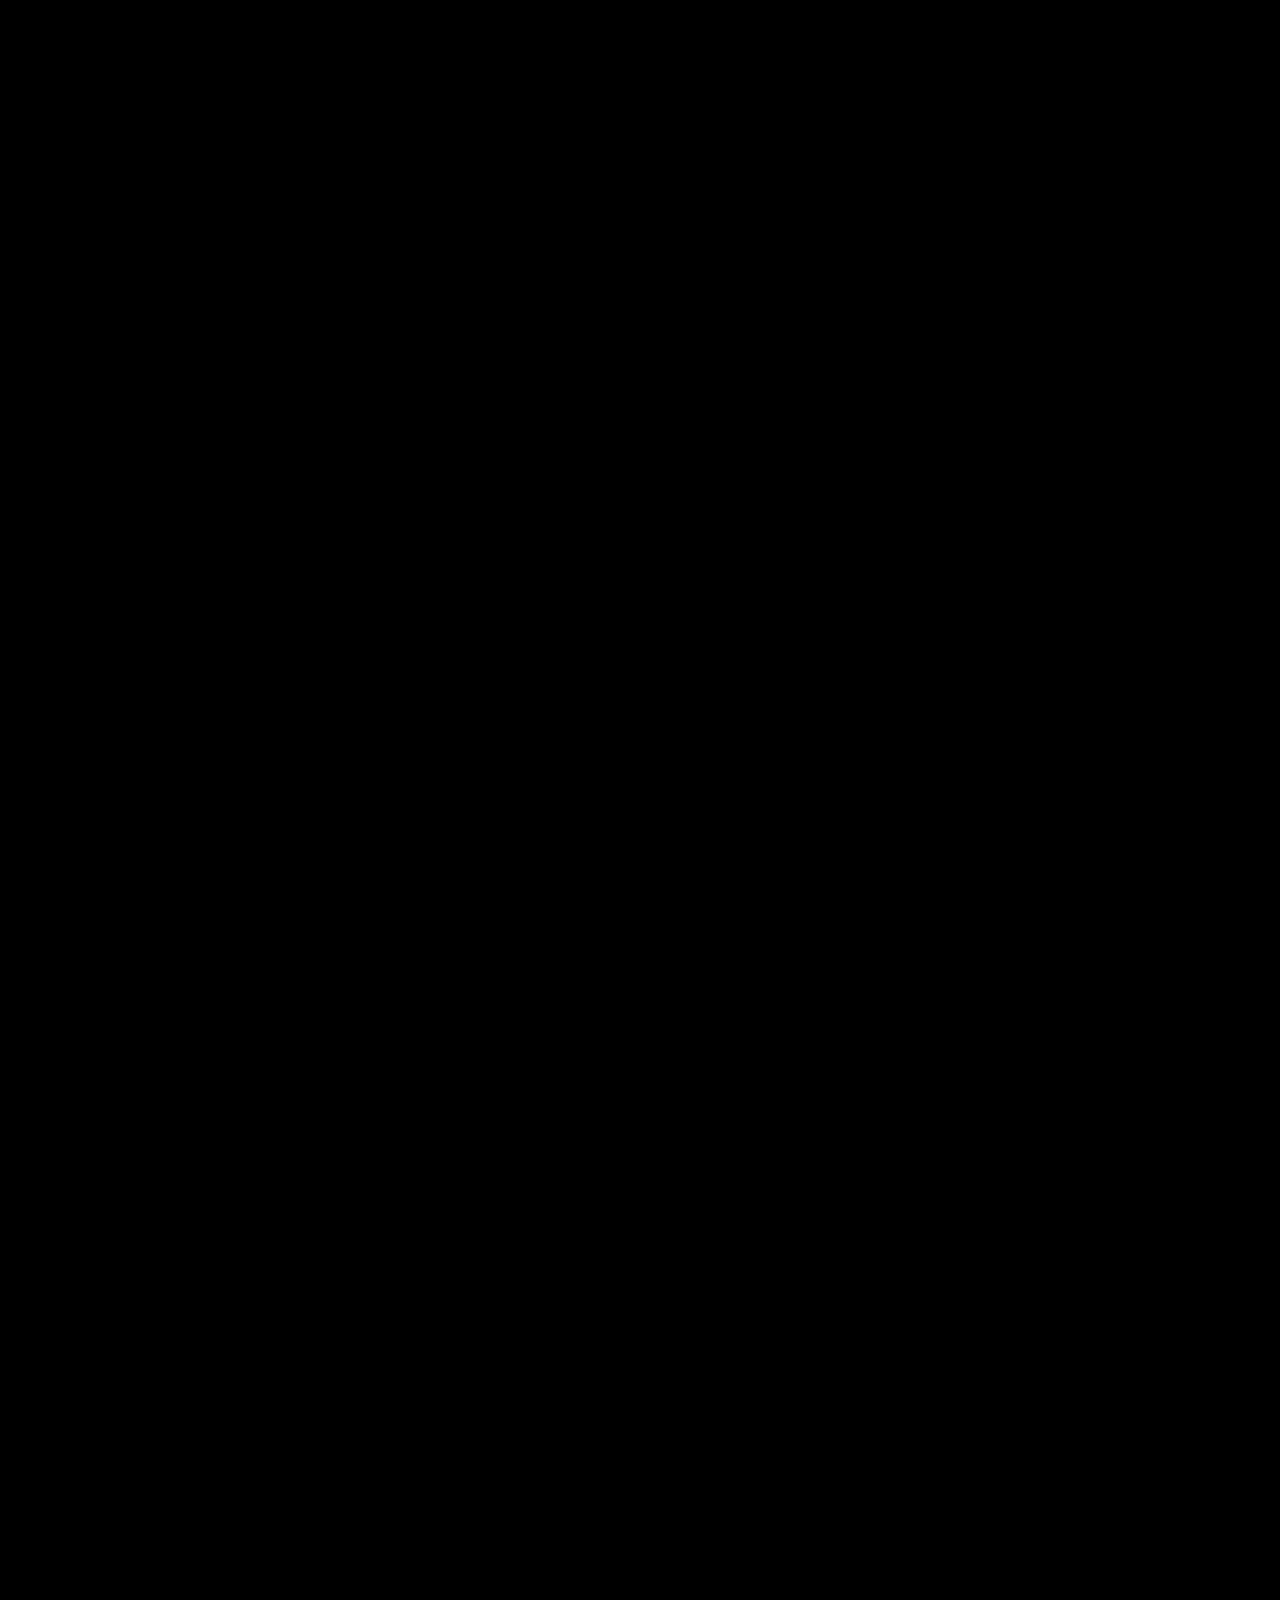
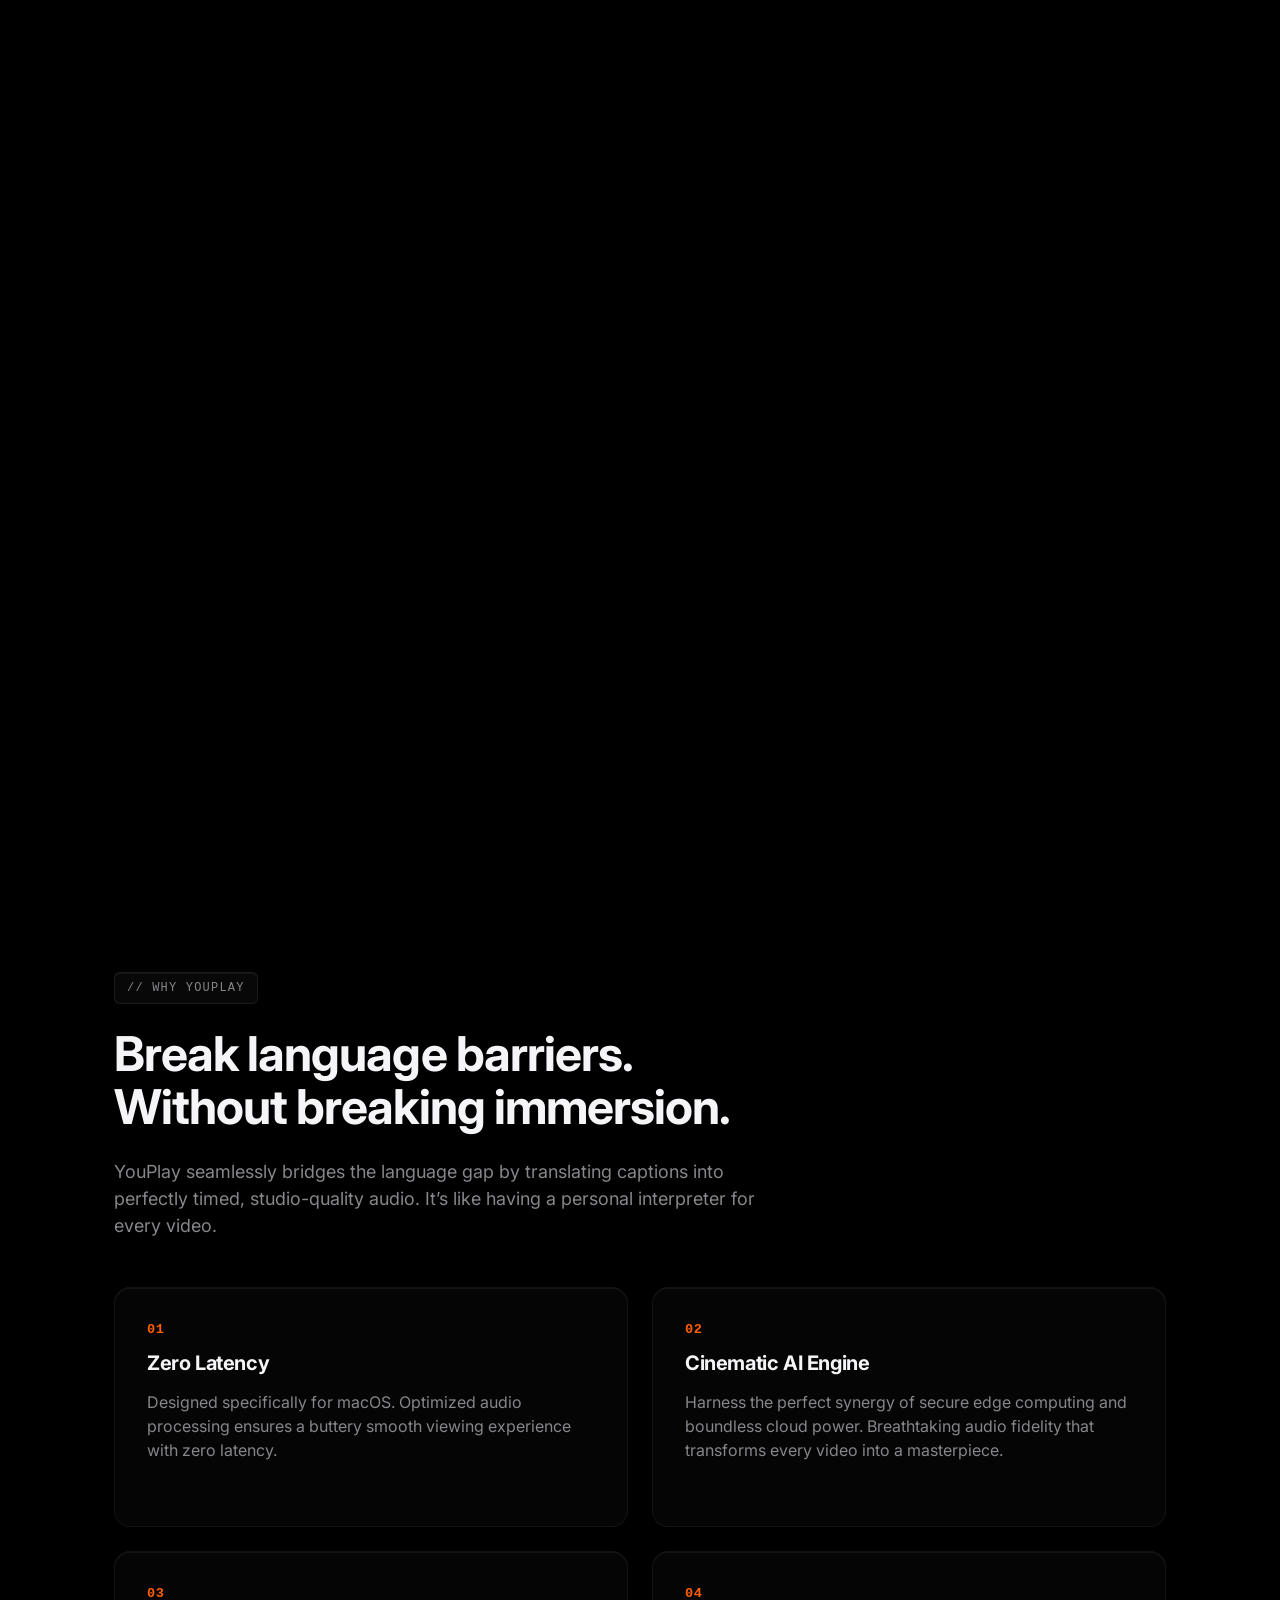
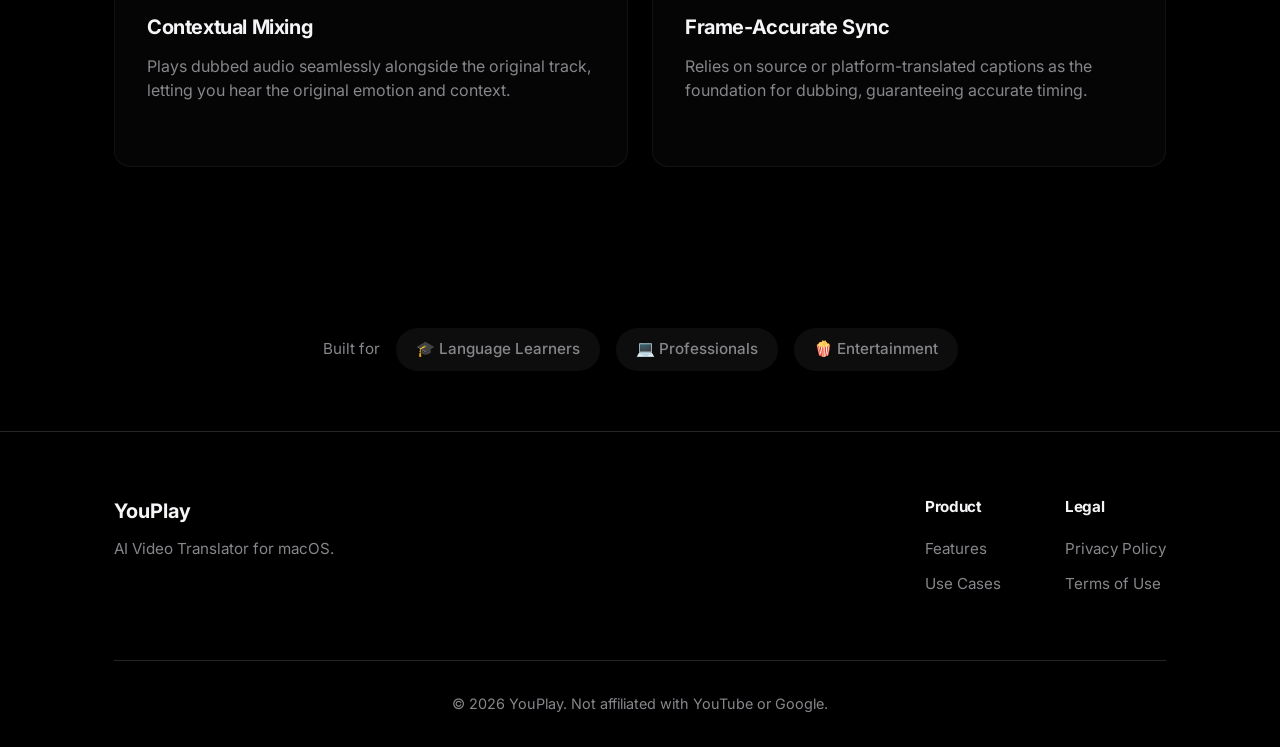
==== commit 7ffbb0b1: "update" ====
--- a/index.html
+++ b/index.html
@@ -81,7 +81,7 @@
                     <p class="section-text" style="margin: 0 auto;">Scroll down to experience real-time AI dubbing.</p>
                 </div>
                 <!-- Scrollytelling Section -->
-                <div class="scrollytelling-track reveal" id="dubbing-story-track">
+                <div class="scrollytelling-track reveal" id="dubbing-story-track" data-state="zh">
                     <div class="scrollytelling-sticky">
                         <div class="mac-mockup story-mockup" style="aspect-ratio: 16/9; position: relative; margin-bottom: 16px;">
                             
@@ -93,8 +93,11 @@
 
                             <!-- Subtitles Overlay -->
                             <div class="story-subtitles">
-                                <span class="sub-zh">你要记住，剑，是活的。</span>
-                                <span class="sub-en">You must remember, the sword is alive.</span>
+                                <span class="sub-line sub-zh">你要记住，剑，是活的。</span>
+                                <span class="sub-line sub-en">You must remember, the sword is alive.</span>
+                                <span class="sub-line sub-es">Debes recordar, la espada está viva.</span>
+                                <span class="sub-line sub-fr">Tu dois te rappeler, l'épée est vivante.</span>
+                                <span class="sub-line sub-ja">覚えておけ、剣は生きている。</span>
                             </div>
 
                             <!-- Dynamic Island UI -->
@@ -103,14 +106,50 @@
                                     <div class="island-icon">
                                         <svg width="14" height="14" viewBox="0 0 24 24" fill="none" stroke="currentColor" stroke-width="2" stroke-linecap="round" stroke-linejoin="round" class="mic-icon"><path d="M12 2a3 3 0 0 0-3 3v7a3 3 0 0 0 6 0V5a3 3 0 0 0-3-3Z"/><path d="M19 10v2a7 7 0 0 1-14 0v-2"/><line x1="12" x2="12" y1="19" y2="22"/></svg>
                                     </div>
-                                    <span class="island-text-processing">Translating audio...</span>
-                                    <span class="island-text-playing">English Dub Playing</span>
+                                    <span class="island-text-processing">Processing...</span>
+                                    <span class="island-text-playing"></span>
                                     <div class="island-waveform">
                                         <span class="bar"></span><span class="bar"></span><span class="bar"></span><span class="bar"></span>
                                     </div>
                                 </div>
                             </div>
-                        </div>
+
+                            <!-- Video Controls UI -->
+                            <div class="video-controls-overlay">
+                                <div class="progress-bar">
+                                    <div class="progress-fill"></div>
+                                </div>
+                                <div class="controls-row">
+                                    <div class="controls-left">
+                                        <svg width="20" height="20" viewBox="0 0 24 24" fill="white"><polygon points="5 3 19 12 5 21 5 3"></polygon></svg>
+                                        <span class="time-stamp">01:14:23 / 02:18:45</span>
+                                    </div>
+                                    <div class="controls-right">
+                                        <div class="audio-track-selector">
+                                            <svg class="speaker-icon" width="16" height="16" viewBox="0 0 24 24" fill="none" stroke="currentColor" stroke-width="2" stroke-linecap="round" stroke-linejoin="round"><polygon points="11 5 6 9 2 9 2 15 6 15 11 19 11 5"></polygon><path d="M15.54 8.46a5 5 0 0 1 0 7.07"></path><path d="M19.07 4.93a10 10 0 0 1 0 14.14"></path></svg>
+                                            <div class="track-names">
+                                                <span class="track-name track-zh">Original (ZH)</span>
+                                                <span class="track-name track-en">English</span>
+                                                <span class="track-name track-es">Spanish</span>
+                                                <span class="track-name track-fr">French</span>
+                                                <span class="track-name track-ja">Japanese</span>
+                                            </div>
+                                            <svg class="chevron-icon" width="14" height="14" viewBox="0 0 24 24" fill="none" stroke="currentColor" stroke-width="2"><polyline points="6 9 12 15 18 9"></polyline></svg>
+                                        </div>
+                                    </div>
+                                </div>
+                            </div>
+                        </div>
+                    </div>
+
+                    <!-- Scroll Steps -->
+                    <div class="scroll-steps">
+                        <div class="scroll-step" data-step="zh"></div>
+                        <div class="scroll-step" data-step="processing"></div>
+                        <div class="scroll-step" data-step="en"></div>
+                        <div class="scroll-step" data-step="es"></div>
+                        <div class="scroll-step" data-step="fr"></div>
+                        <div class="scroll-step" data-step="ja"></div>
                     </div>
                 </div>
             </div>
@@ -208,6 +247,7 @@
             const track = document.getElementById('dubbing-story-track');
             
             if (track) {
+                // Keep the progress update for any continuous animations if needed
                 const updateScroll = () => {
                     const rect = track.getBoundingClientRect();
                     const trackTop = rect.top;
@@ -229,8 +269,29 @@
                 window.addEventListener('scroll', () => {
                     requestAnimationFrame(updateScroll);
                 });
-                // Initialize
                 updateScroll();
+
+                // Setup Intersection Observer for the scroll steps
+                const steps = track.querySelectorAll('.scroll-step');
+                const langText = document.getElementById('island-lang-text');
+                
+                if ('IntersectionObserver' in window && steps.length > 0) {
+                    // We want to trigger when the step passes the middle of the screen
+                    const stepObserver = new IntersectionObserver((entries) => {
+                        entries.forEach(entry => {
+                            if (entry.isIntersecting) {
+                                const state = entry.target.getAttribute('data-step');
+                                track.setAttribute('data-state', state);
+                            }
+                        });
+                    }, {
+                        root: null,
+                        rootMargin: '-50% 0px -50% 0px', // Trigger at the 50% mark of viewport
+                        threshold: 0
+                    });
+
+                    steps.forEach(step => stepObserver.observe(step));
+                }
             }
 
             // Hero Slider Logic
--- a/style.css
+++ b/style.css
@@ -744,9 +744,19 @@
 
 /* Scrollytelling Section */
 .scrollytelling-track {
-    height: 300vh;
     position: relative;
-    --scroll: 0;
+    /* Height is now determined by .scroll-steps */
+}
+
+.scroll-steps {
+    position: relative;
+    z-index: 10;
+    pointer-events: none;
+    margin-top: -80vh; /* Pull steps up over the sticky container */
+}
+
+.scroll-step {
+    height: 100vh;
 }
 
 .scrollytelling-sticky {
@@ -773,34 +783,49 @@
     height: 100%;
     object-fit: cover;
     display: block;
-    transform: scale(calc(1 + clamp(0, (var(--scroll) - 0.8) * 5, 1) * 0.05));
-    transition: transform 0.1s linear;
-}
+    transform: scale(1);
+    transition: transform 1s ease;
+}
+
+.scrollytelling-track:not([data-state="zh"]):not([data-state="processing"]) .story-video-bg {
+    transform: scale(1.05); /* Slight zoom in when playing */
+}
+
+.scrollytelling-track[data-state="en"] { --glow-color: rgba(255, 180, 140, 0.5); }
+.scrollytelling-track[data-state="es"] { --glow-color: rgba(160, 220, 255, 0.5); }
+.scrollytelling-track[data-state="fr"] { --glow-color: rgba(255, 170, 200, 0.5); }
+.scrollytelling-track[data-state="ja"] { --glow-color: rgba(210, 160, 255, 0.5); }
 
 .story-audio-glow {
     position: absolute;
     top: 0; left: 0; right: 0; bottom: 0;
-    box-shadow: inset 0 0 100px var(--accent-glow);
+    background: radial-gradient(circle at center, transparent 40%, var(--glow-color, rgba(255,255,255,0)) 150%);
+    box-shadow: inset 0 0 150px var(--glow-color, rgba(255,255,255,0));
     pointer-events: none;
-    opacity: calc(clamp(0, (var(--scroll) - 0.6) * 5, 1));
-    animation: pulse-glow 2s infinite alternate;
-}
-
-@keyframes pulse-glow {
-    from { box-shadow: inset 0 0 50px var(--accent-glow); }
-    to { box-shadow: inset 0 0 120px var(--accent-glow); }
+    opacity: 0;
+    transition: opacity 0.5s ease, background 1.5s ease, box-shadow 1.5s ease;
+    mix-blend-mode: screen;
+}
+
+.scrollytelling-track:not([data-state="zh"]):not([data-state="processing"]) .story-audio-glow {
+    animation: pulse-glow-opacity 2.5s cubic-bezier(0.4, 0, 0.6, 1) infinite alternate;
+}
+
+@keyframes pulse-glow-opacity {
+    from { opacity: 0.3; }
+    to { opacity: 1; }
 }
 
 .story-subtitles {
     position: absolute;
-    bottom: 40px;
+    bottom: 90px;
     left: 0;
     right: 0;
     display: flex;
     justify-content: center;
 }
 
-.sub-zh, .sub-en {
+.sub-line {
     position: absolute;
     bottom: 0;
     background: rgba(0, 0, 0, 0.6);
@@ -812,15 +837,40 @@
     backdrop-filter: blur(4px);
     text-shadow: 0 2px 4px rgba(0,0,0,0.5);
     white-space: nowrap;
-}
-
-.sub-zh {
-    opacity: calc(1 - clamp(0, (var(--scroll) - 0.4) * 5, 1));
-}
-
-.sub-en {
-    opacity: calc(clamp(0, (var(--scroll) - 0.6) * 5, 1));
-    color: #ffd1b3;
+    opacity: 0;
+    transform: translateY(10px);
+    transition: all 0.5s cubic-bezier(0.16, 1, 0.3, 1);
+    pointer-events: none;
+}
+
+.scrollytelling-track[data-state="zh"] .sub-zh,
+.scrollytelling-track[data-state="processing"] .sub-zh {
+    opacity: 1;
+    transform: translateY(0);
+}
+
+.scrollytelling-track[data-state="en"] .sub-en {
+    opacity: 1;
+    transform: translateY(0);
+    color: #ffebd9; /* Pastel Orange */
+}
+
+.scrollytelling-track[data-state="es"] .sub-es {
+    opacity: 1;
+    transform: translateY(0);
+    color: #e6f7ff; /* Pastel Blue */
+}
+
+.scrollytelling-track[data-state="fr"] .sub-fr {
+    opacity: 1;
+    transform: translateY(0);
+    color: #ffe6f0; /* Pastel Pink */
+}
+
+.scrollytelling-track[data-state="ja"] .sub-ja {
+    opacity: 1;
+    transform: translateY(0);
+    color: #f2e6ff; /* Pastel Purple */
 }
 
 .story-dynamic-island {
@@ -831,14 +881,29 @@
     background: #000;
     border-radius: 999px;
     height: 40px;
-    width: calc(210px + clamp(0, (var(--scroll) - 0.4) * 5, 1) * 70px);
+    width: 140px; /* Base width */
     display: flex;
     align-items: center;
     justify-content: center;
     overflow: hidden;
-    margin-top: calc(-60px + clamp(0, (var(--scroll) - 0.1) * 10, 1) * 60px);
+    margin-top: -60px; /* Initially hidden */
     box-shadow: 0 10px 30px rgba(0,0,0,0.5), inset 0 0 0 1px rgba(255,255,255,0.1);
     color: white;
+    transition: all 0.6s cubic-bezier(0.16, 1, 0.3, 1);
+}
+
+.scrollytelling-track[data-state="processing"] .story-dynamic-island,
+.scrollytelling-track[data-state="en"] .story-dynamic-island,
+.scrollytelling-track[data-state="es"] .story-dynamic-island,
+.scrollytelling-track[data-state="fr"] .story-dynamic-island,
+.scrollytelling-track[data-state="ja"] .story-dynamic-island {
+    margin-top: 0;
+}
+
+.scrollytelling-track:not([data-state="zh"]):not([data-state="processing"]) .story-dynamic-island {
+    width: 155px; /* Expanded for playing text + waveform */
+    /* Dynamic Island now glows with the language color */
+    box-shadow: 0 10px 30px rgba(0,0,0,0.5), inset 0 0 0 1px var(--glow-color, rgba(255,255,255,0.2)), 0 0 15px var(--glow-color, rgba(0,0,0,0));
 }
 
 .island-content {
@@ -858,21 +923,44 @@
     font-family: ui-monospace, SFMono-Regular, monospace;
     font-size: 0.85rem;
     color: var(--foreground-muted);
-    opacity: calc(1 - clamp(0, (var(--scroll) - 0.4) * 5, 1));
+    opacity: 0;
     position: absolute;
-    left: 42px;
+    left: 38px;
     white-space: nowrap;
+    transition: opacity 0.3s ease;
+}
+
+.scrollytelling-track[data-state="processing"] .island-text-processing {
+    opacity: 1;
 }
 
 .island-text-playing {
     font-family: ui-monospace, SFMono-Regular, monospace;
     font-size: 0.85rem;
-    color: var(--foreground);
-    opacity: calc(clamp(0, (var(--scroll) - 0.6) * 5, 1));
+    font-weight: 500;
+    opacity: 0;
     position: absolute;
-    left: 42px;
+    left: 40px;
     white-space: nowrap;
-}
+    transition: opacity 0.3s ease;
+}
+
+.scrollytelling-track:not([data-state="zh"]):not([data-state="processing"]) .island-text-playing {
+    opacity: 1;
+}
+
+/* Dynamic Text Content & Colors */
+.scrollytelling-track[data-state="en"] .island-text-playing { color: #ffebd9; }
+.scrollytelling-track[data-state="en"] .island-text-playing::after { content: "English"; }
+
+.scrollytelling-track[data-state="es"] .island-text-playing { color: #e6f7ff; }
+.scrollytelling-track[data-state="es"] .island-text-playing::after { content: "Spanish"; }
+
+.scrollytelling-track[data-state="fr"] .island-text-playing { color: #ffe6f0; }
+.scrollytelling-track[data-state="fr"] .island-text-playing::after { content: "French"; }
+
+.scrollytelling-track[data-state="ja"] .island-text-playing { color: #f2e6ff; }
+.scrollytelling-track[data-state="ja"] .island-text-playing::after { content: "Japanese"; }
 
 .island-waveform {
     display: flex;
@@ -881,7 +969,12 @@
     height: 16px;
     position: absolute;
     right: 16px;
-    opacity: calc(clamp(0, (var(--scroll) - 0.6) * 5, 1));
+    opacity: 0;
+    transition: opacity 0.3s ease;
+}
+
+.scrollytelling-track:not([data-state="zh"]):not([data-state="processing"]) .island-waveform {
+    opacity: 1;
 }
 
 .island-waveform .bar {
@@ -899,6 +992,137 @@
 @keyframes wave {
     0%, 100% { transform: scaleY(0.5); }
     50% { transform: scaleY(1); }
+}
+
+/* Video Controls UI */
+.video-controls-overlay {
+    position: absolute;
+    bottom: 0;
+    left: 0;
+    right: 0;
+    background: linear-gradient(to top, rgba(0,0,0,0.5) 0%, rgba(0,0,0,0) 100%);
+    padding: 24px 24px 16px;
+    display: flex;
+    flex-direction: column;
+    gap: 12px;
+    opacity: 0.9;
+}
+
+.progress-bar {
+    width: 100%;
+    height: 4px;
+    background: rgba(255,255,255,0.3);
+    border-radius: 2px;
+}
+
+.progress-fill {
+    width: 50%;
+    height: 100%;
+    background: var(--accent);
+    border-radius: 2px;
+    position: relative;
+}
+.progress-fill::after {
+    content: '';
+    position: absolute;
+    right: -6px;
+    top: -4px;
+    width: 12px;
+    height: 12px;
+    background: white;
+    border-radius: 50%;
+    box-shadow: 0 1px 3px rgba(0,0,0,0.5);
+}
+
+.controls-row {
+    display: flex;
+    justify-content: space-between;
+    align-items: center;
+    color: white;
+}
+
+.controls-left {
+    display: flex;
+    align-items: center;
+    gap: 16px;
+}
+
+.time-stamp {
+    font-size: 0.85rem;
+    font-variant-numeric: tabular-nums;
+    opacity: 0.8;
+}
+
+.controls-right {
+    display: flex;
+    align-items: center;
+}
+
+.audio-track-selector {
+    display: flex;
+    align-items: center;
+    gap: 8px;
+    background: rgba(255,255,255,0.15);
+    padding: 6px 12px;
+    border-radius: 6px;
+    backdrop-filter: blur(8px);
+    cursor: default;
+    border: 1px solid rgba(255,255,255,0.1);
+    transition: all 0.3s ease;
+}
+
+/* Glow when switching to AI Dub */
+.scrollytelling-track[data-state="en"] .audio-track-selector {
+    background: rgba(255, 180, 140, 0.15);
+    border-color: rgba(255, 180, 140, 0.2);
+    box-shadow: 0 0 20px rgba(255, 180, 140, 0.15);
+    color: #ffebd9;
+}
+.scrollytelling-track[data-state="es"] .audio-track-selector {
+    background: rgba(160, 220, 255, 0.15);
+    border-color: rgba(160, 220, 255, 0.2);
+    box-shadow: 0 0 20px rgba(160, 220, 255, 0.15);
+    color: #e6f7ff;
+}
+.scrollytelling-track[data-state="fr"] .audio-track-selector {
+    background: rgba(255, 170, 200, 0.15);
+    border-color: rgba(255, 170, 200, 0.2);
+    box-shadow: 0 0 20px rgba(255, 170, 200, 0.15);
+    color: #ffe6f0;
+}
+.scrollytelling-track[data-state="ja"] .audio-track-selector {
+    background: rgba(210, 160, 255, 0.15);
+    border-color: rgba(210, 160, 255, 0.2);
+    box-shadow: 0 0 20px rgba(210, 160, 255, 0.15);
+    color: #f2e6ff;
+}
+
+.track-names {
+    position: relative;
+    height: 1.2em;
+    width: 140px;
+    overflow: hidden;
+}
+
+.track-name {
+    position: absolute;
+    top: 0; left: 0;
+    width: 100%;
+    font-size: 0.85rem;
+    font-weight: 500;
+    opacity: 0;
+    transform: translateY(10px);
+    transition: all 0.4s cubic-bezier(0.16, 1, 0.3, 1);
+}
+
+.scrollytelling-track[data-state="zh"] .track-zh,
+.scrollytelling-track[data-state="processing"] .track-zh,
+.scrollytelling-track[data-state="en"] .track-en,
+.scrollytelling-track[data-state="es"] .track-es,
+.scrollytelling-track[data-state="fr"] .track-fr,
+.scrollytelling-track[data-state="ja"] .track-ja {
+    opacity: 1;
+    transform: translateY(0);
 }
 
 @media (max-width: 768px) {
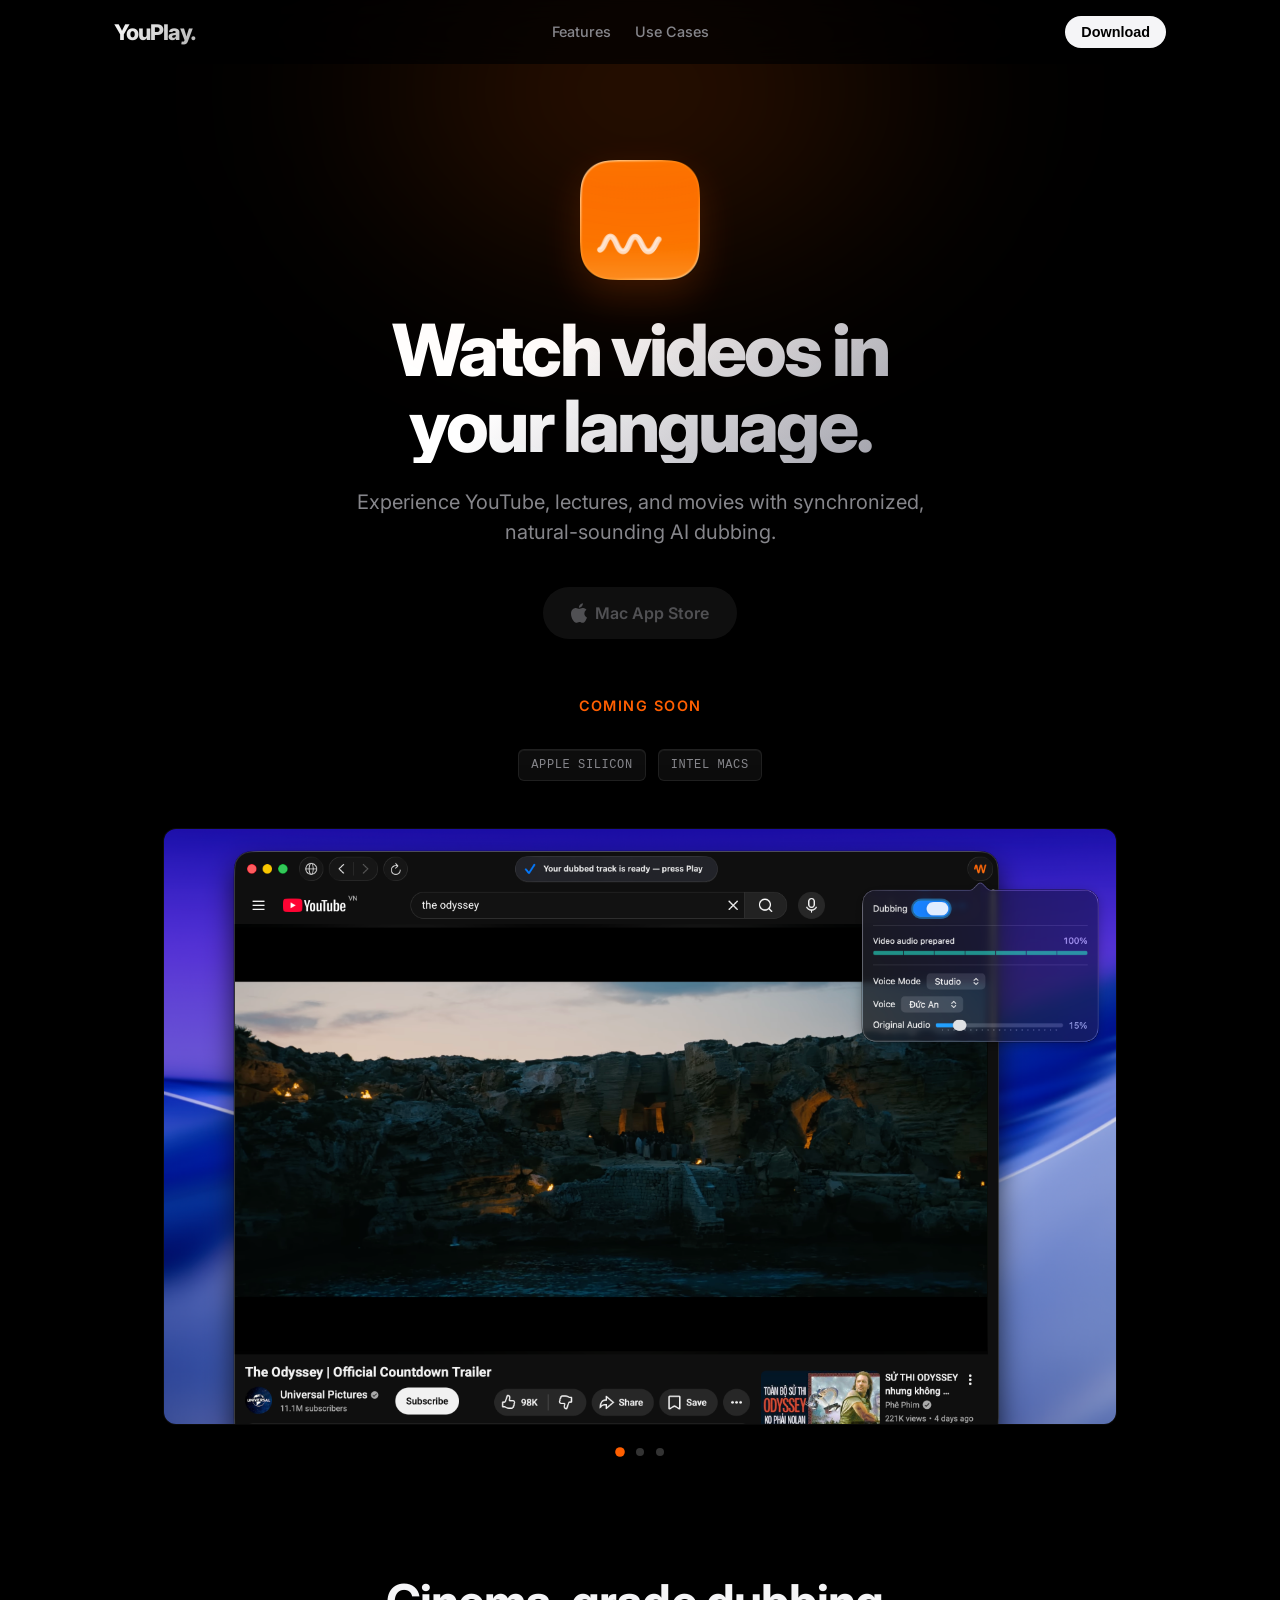
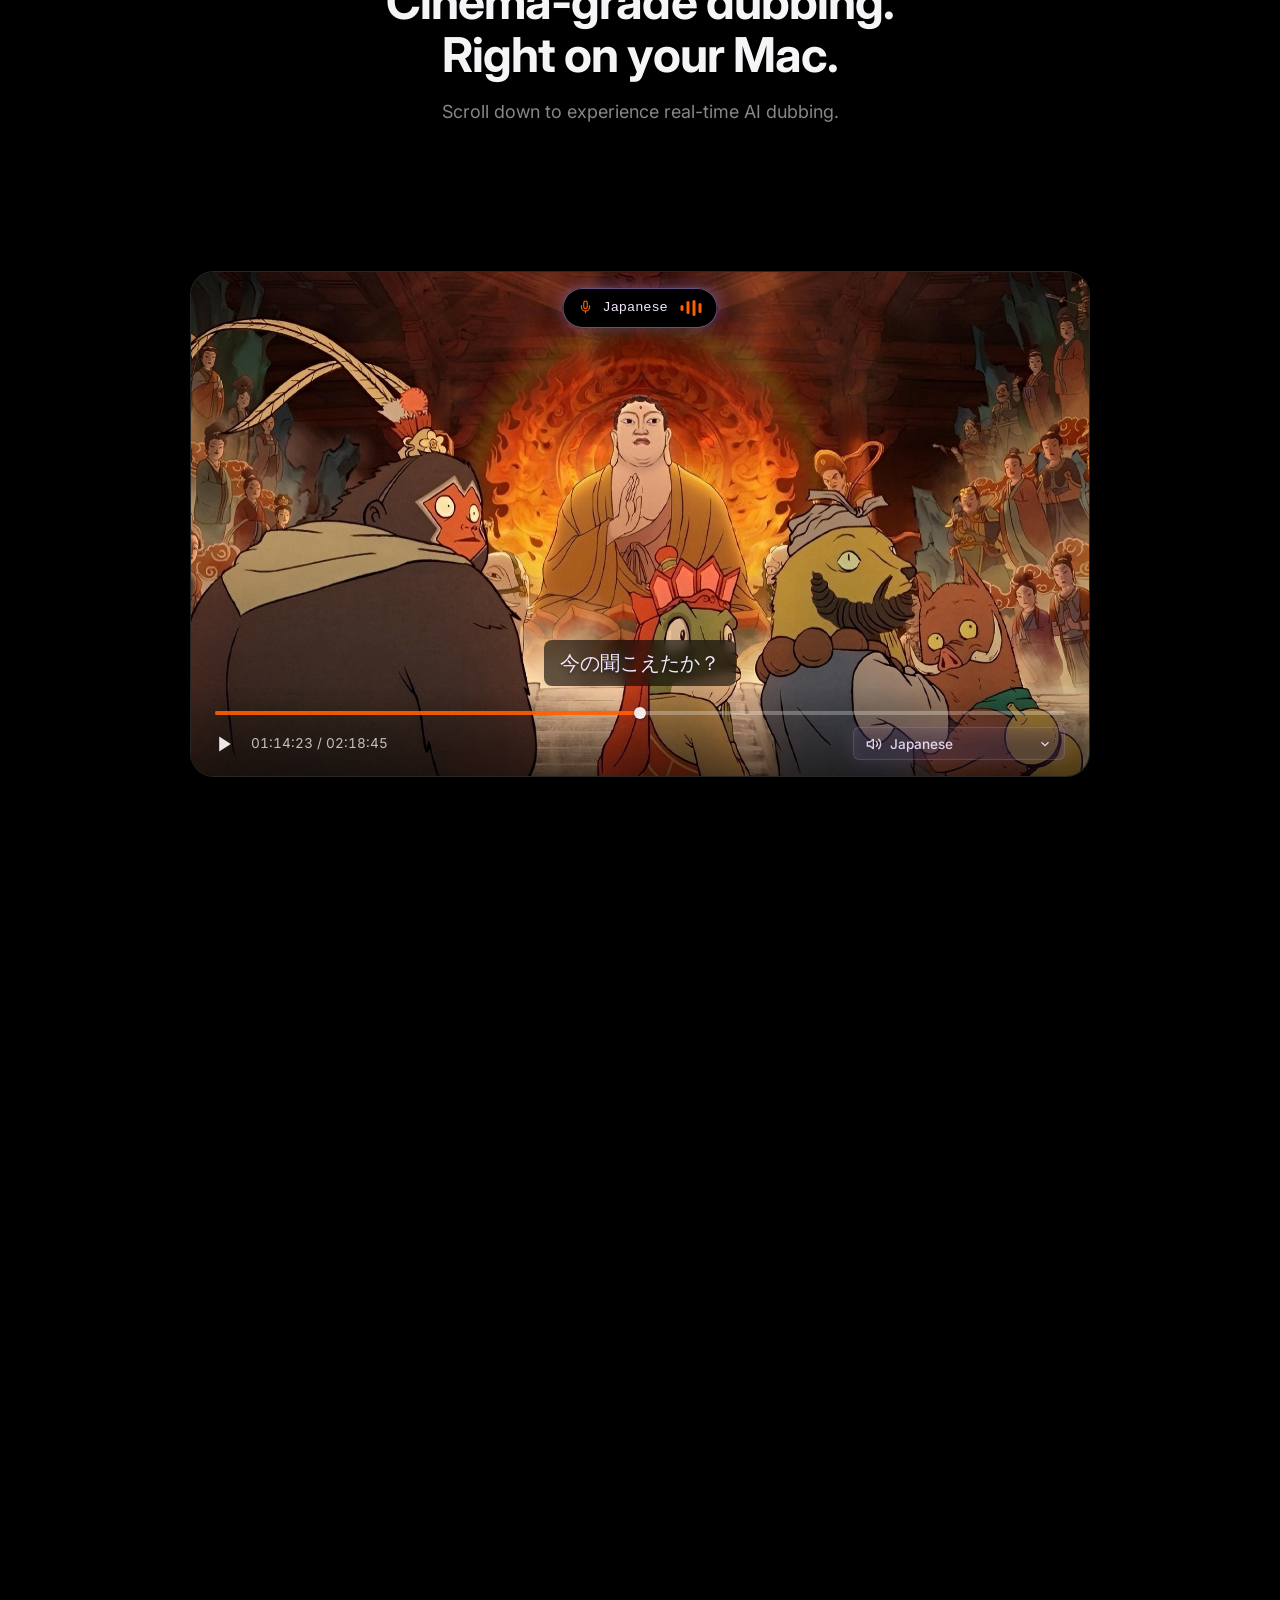
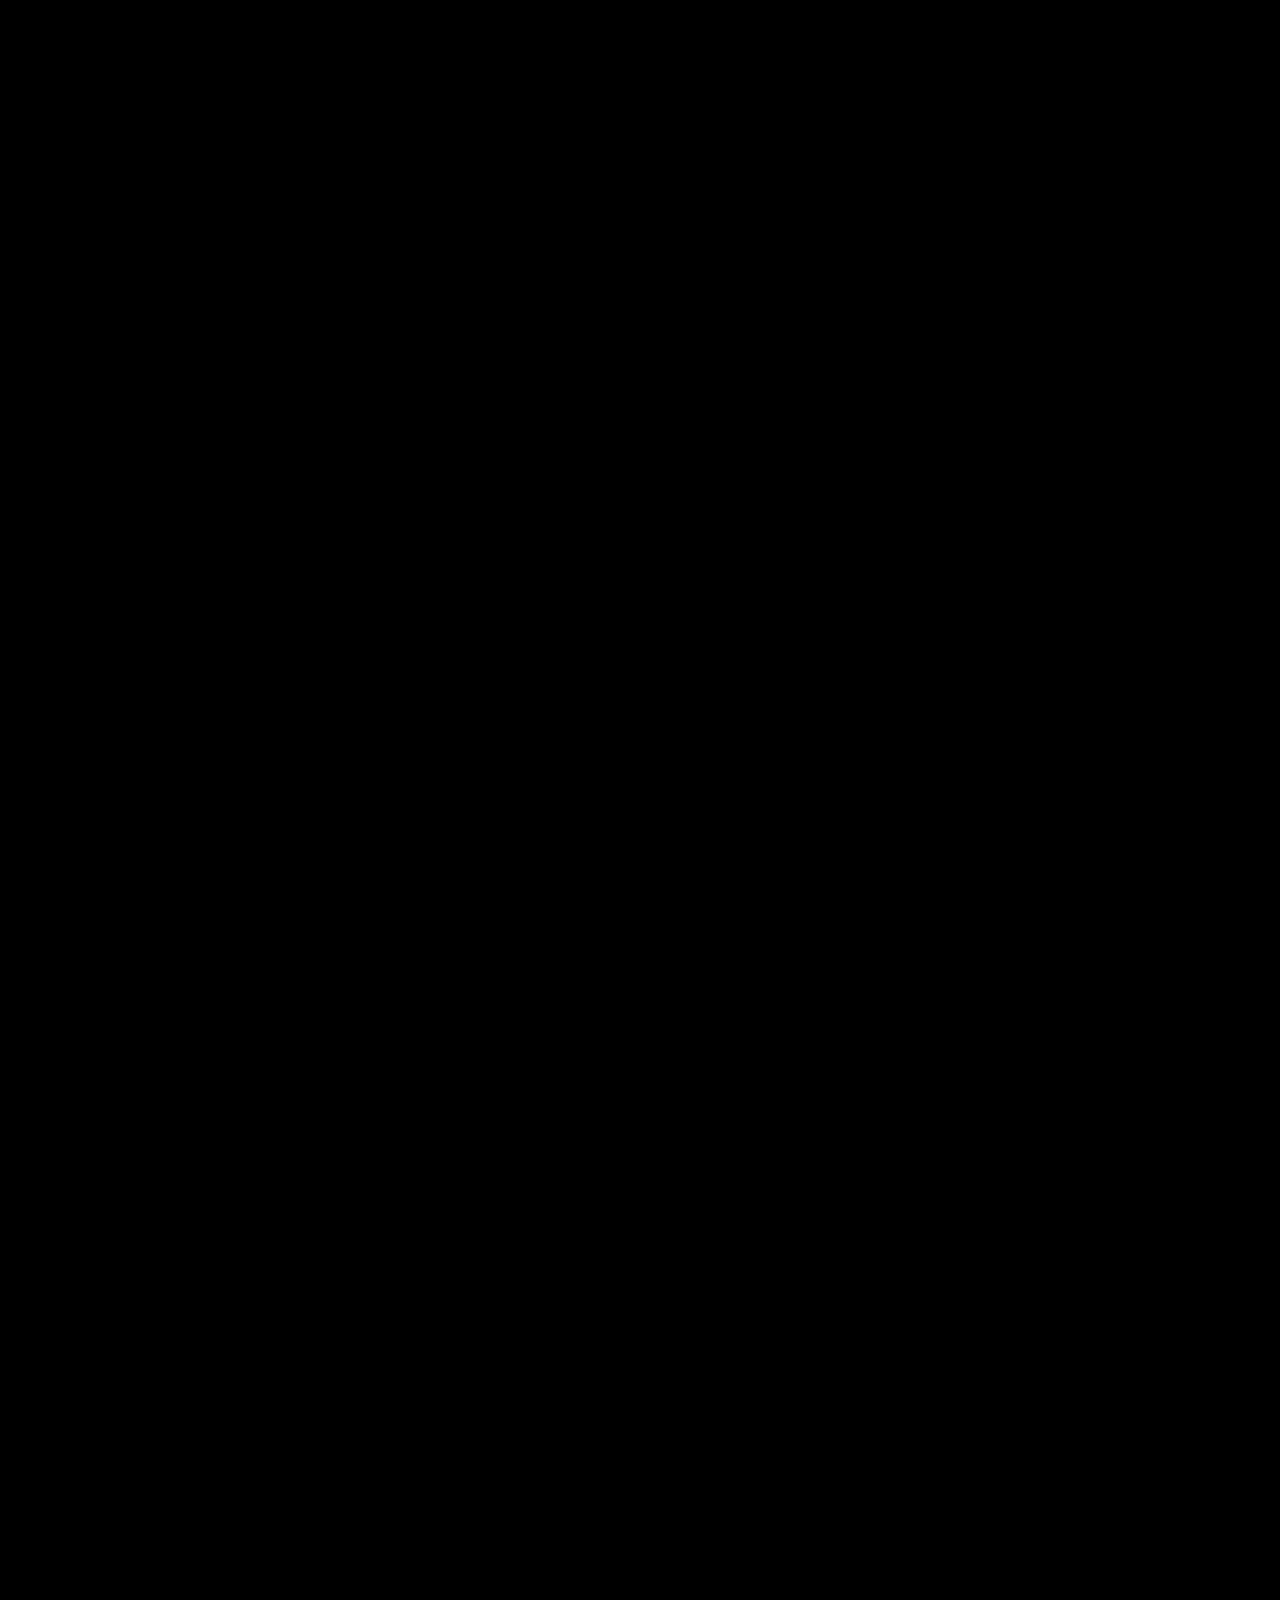
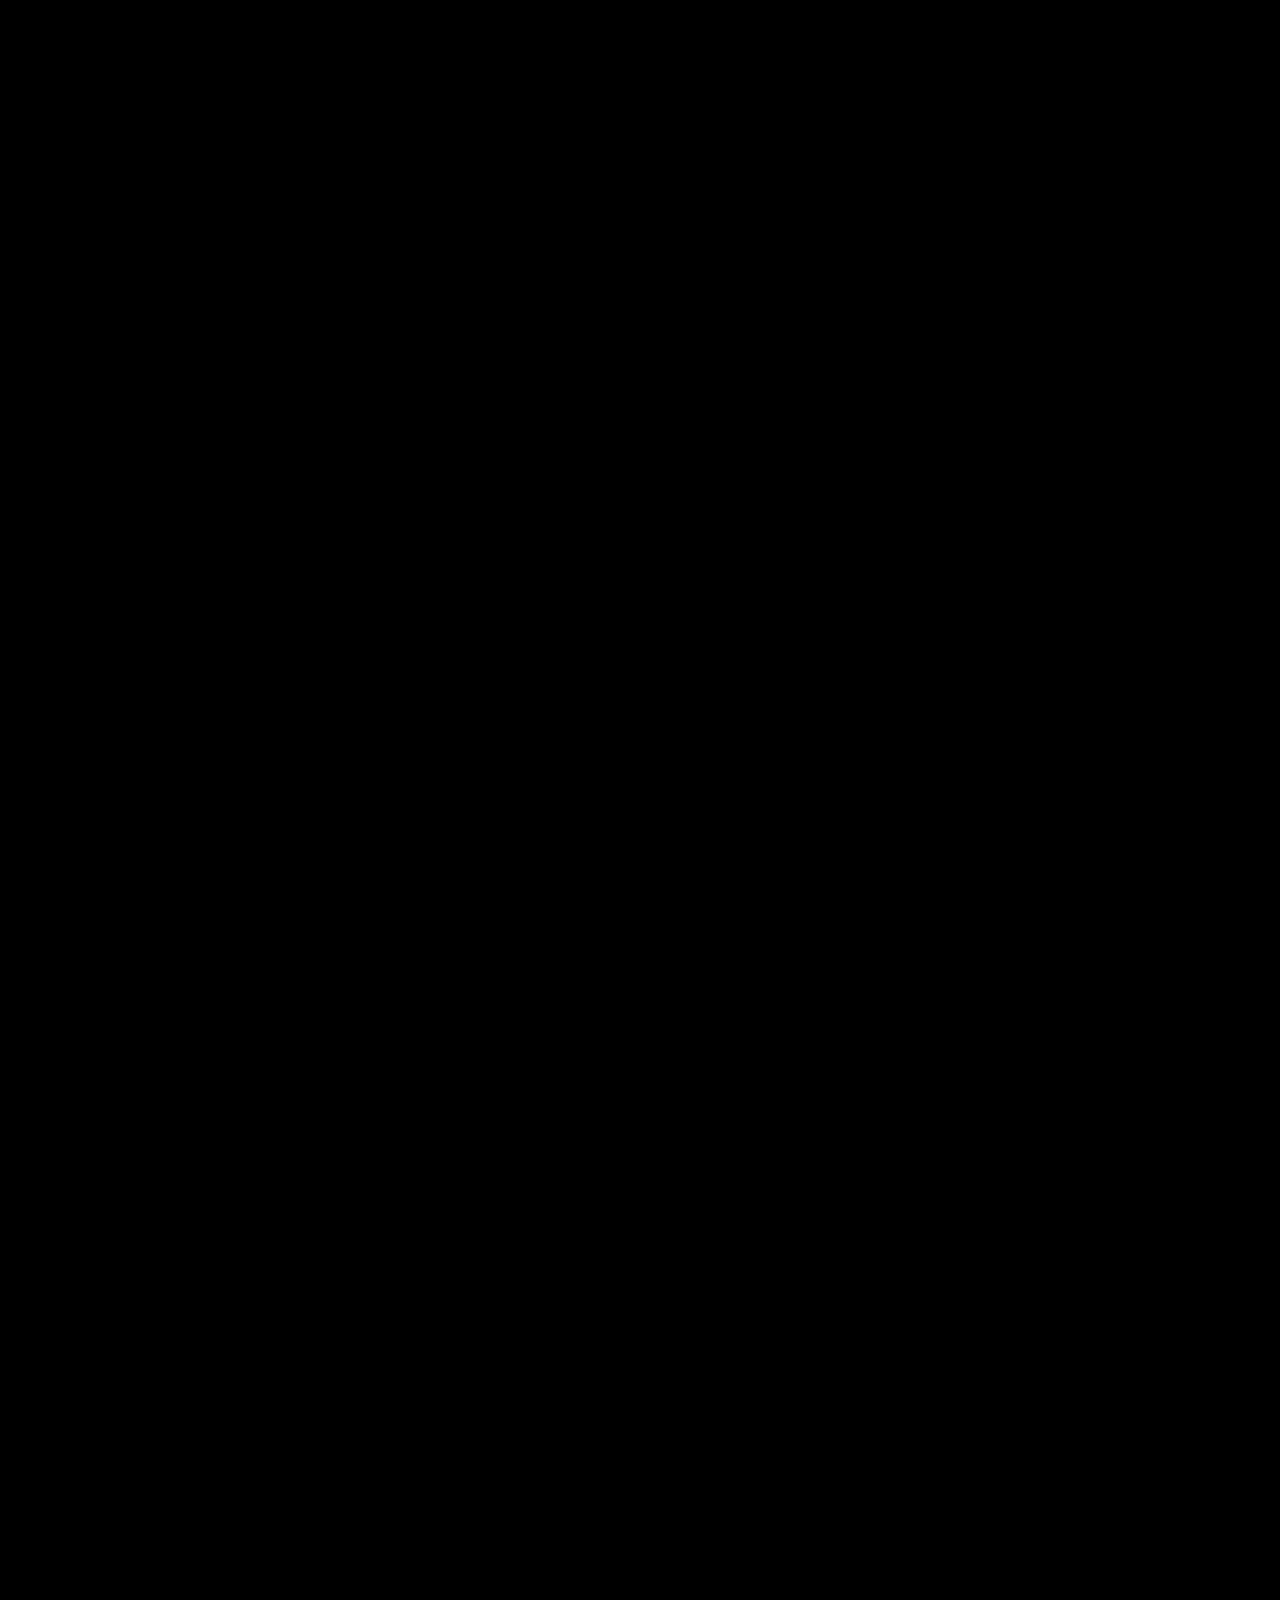
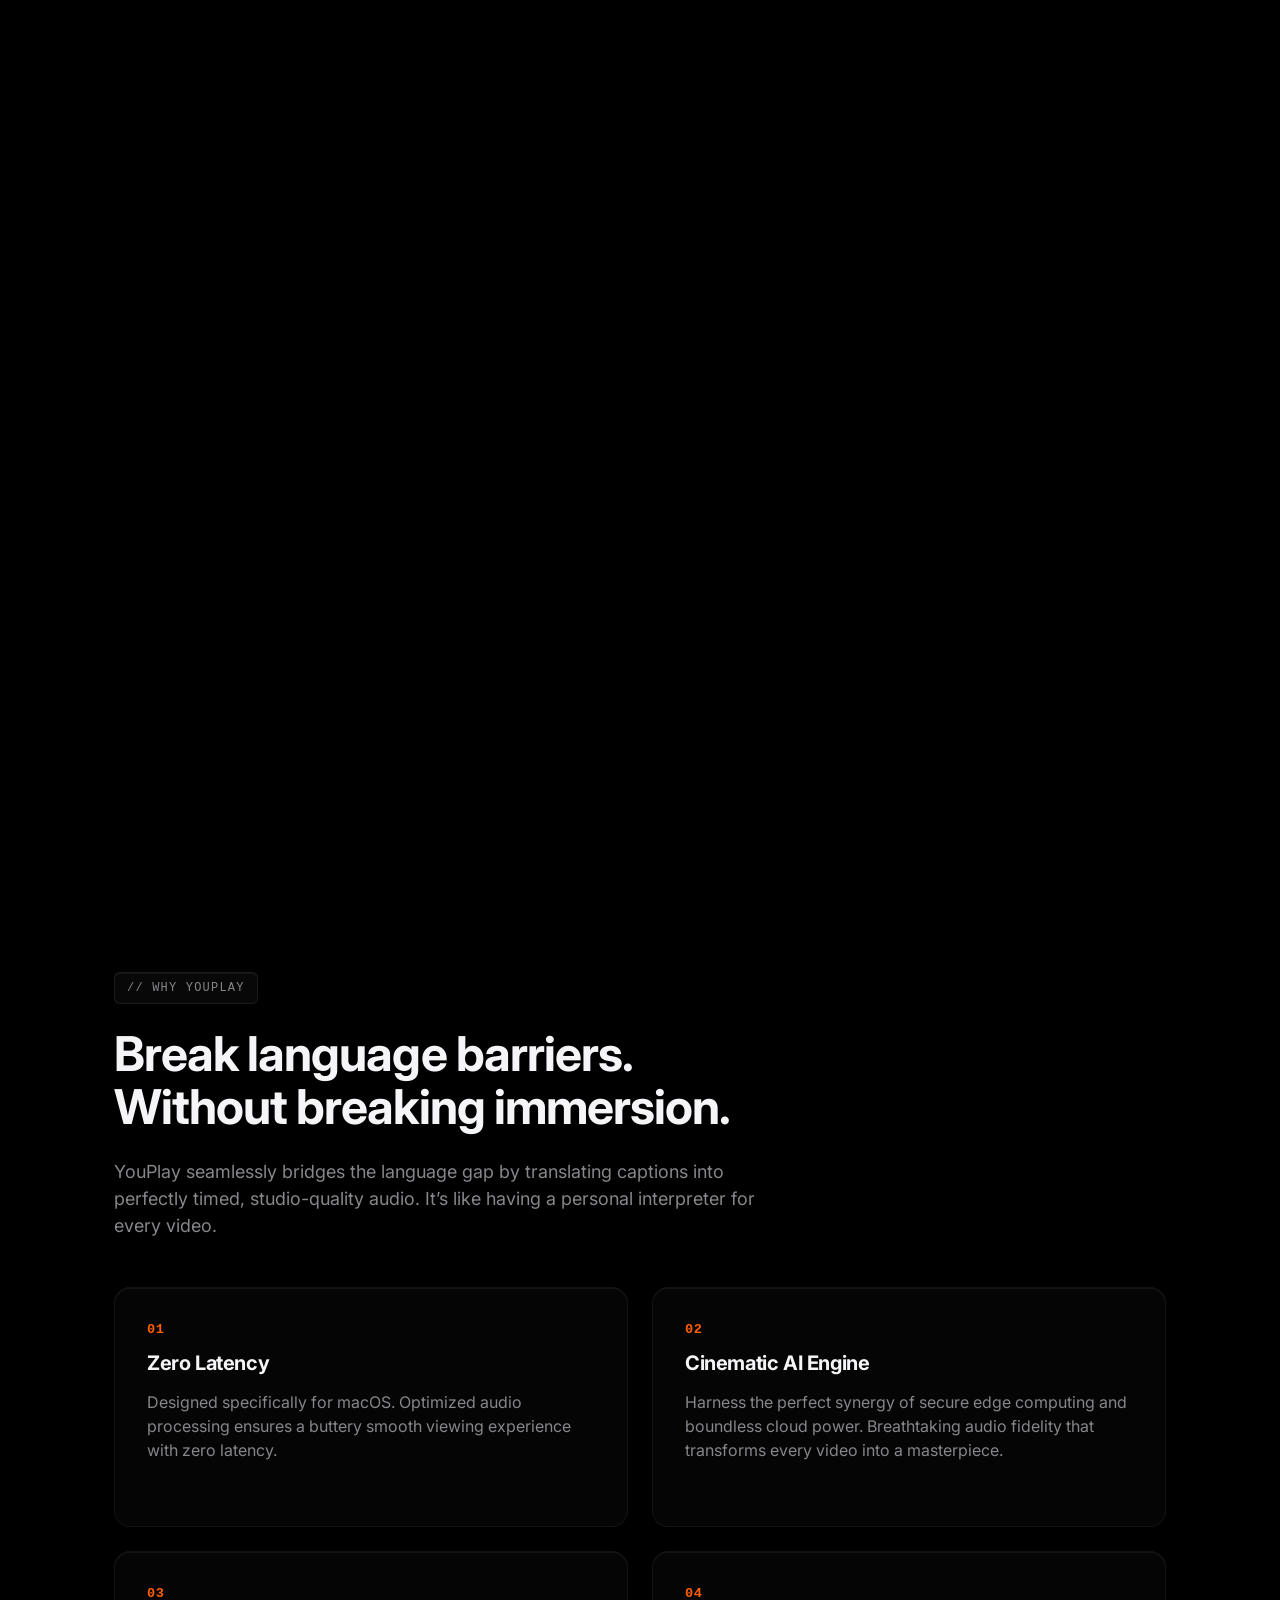
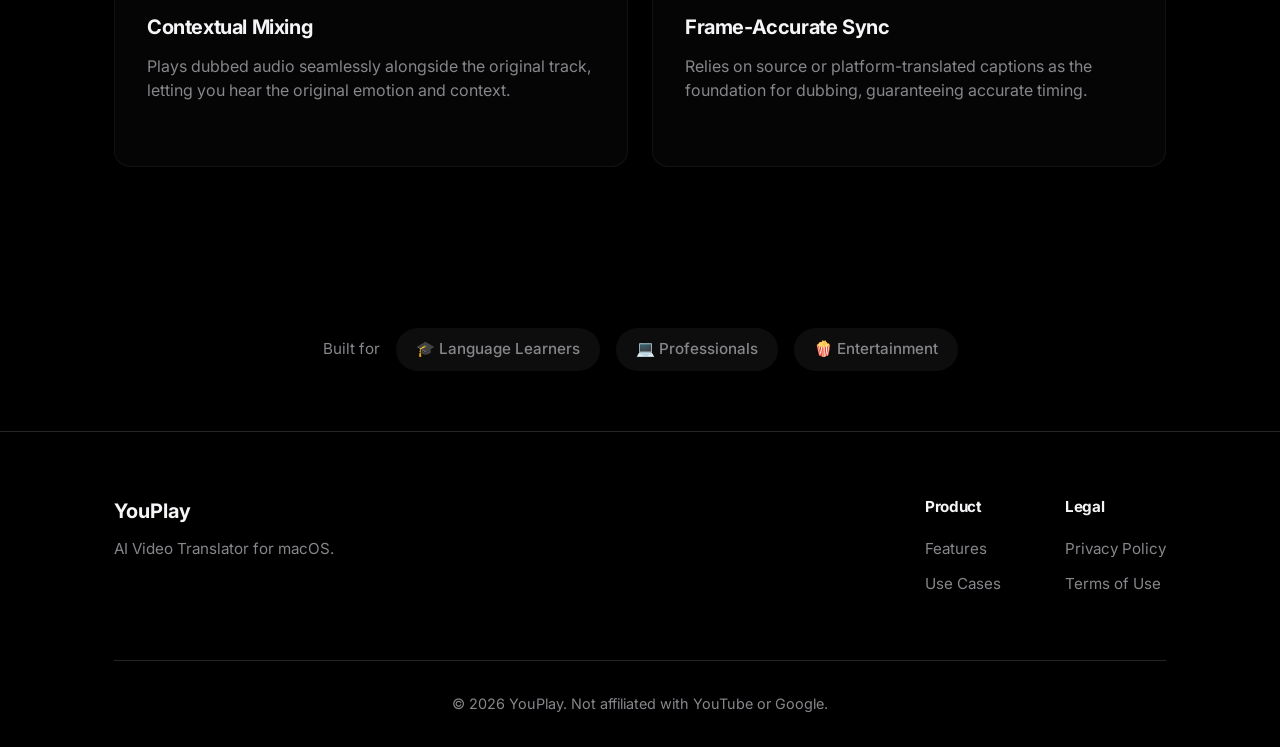
==== commit 86b4040c: "update" ====
--- a/index.html
+++ b/index.html
@@ -86,18 +86,18 @@
                         <div class="mac-mockup story-mockup" style="aspect-ratio: 16/9; position: relative; margin-bottom: 16px;">
                             
                             <!-- Base Image -->
-                            <img src="assets/marketing/movie-frame.jpg" alt="Cinematic Chinese Wuxia Scene" class="story-video-bg">
+                            <img src="assets/marketing/demo.JPG" alt="Yao-Chinese Folktales - Nobody (Lang Lang Mountain)" class="story-video-bg">
                             
                             <!-- Screen Glow for Audio -->
                             <div class="story-audio-glow"></div>
 
                             <!-- Subtitles Overlay -->
                             <div class="story-subtitles">
-                                <span class="sub-line sub-zh">你要记住，剑，是活的。</span>
-                                <span class="sub-line sub-en">You must remember, the sword is alive.</span>
-                                <span class="sub-line sub-es">Debes recordar, la espada está viva.</span>
-                                <span class="sub-line sub-fr">Tu dois te rappeler, l'épée est vivante.</span>
-                                <span class="sub-line sub-ja">覚えておけ、剣は生きている。</span>
+                                <span class="sub-line sub-zh">你听见了吗？</span>
+                                <span class="sub-line sub-en">Did you hear that?</span>
+                                <span class="sub-line sub-es">¿Escuchaste eso?</span>
+                                <span class="sub-line sub-fr">Tu as entendu ça ?</span>
+                                <span class="sub-line sub-ja">今の聞こえたか？</span>
                             </div>
 
                             <!-- Dynamic Island UI -->
--- a/style.css
+++ b/style.css
@@ -1137,11 +1137,42 @@
         gap: 48px;
     }
     .scrollytelling-sticky {
-        top: 20vh;
-        height: 60vh;
-    }
-    .sub-zh, .sub-en {
+        top: 15vh;
+        height: 70vh;
+    }
+    
+    /* Mobile Video Demo Fixes */
+    .story-mockup {
+        aspect-ratio: 4/3 !important; /* Taller on mobile for more vertical room */
+        border-radius: 16px;
+    }
+    .sub-line {
         font-size: 0.9rem;
+        white-space: normal; /* Allow wrapping */
+        text-align: center;
+        width: 90%;
+    }
+    .story-subtitles {
+        bottom: 70px;
+    }
+    .video-controls-overlay {
+        padding: 16px 16px 12px;
+    }
+    .time-stamp {
+        display: none; /* Hide timestamp on mobile to save space */
+    }
+    .audio-track-selector {
+        padding: 4px 8px;
+    }
+    .track-names {
+        width: 80px; /* Narrower track name */
+    }
+    .track-name {
+        font-size: 0.75rem;
+    }
+    .story-dynamic-island {
+        transform: translateX(-50%) scale(0.8);
+        top: 8px;
     }
 }
 
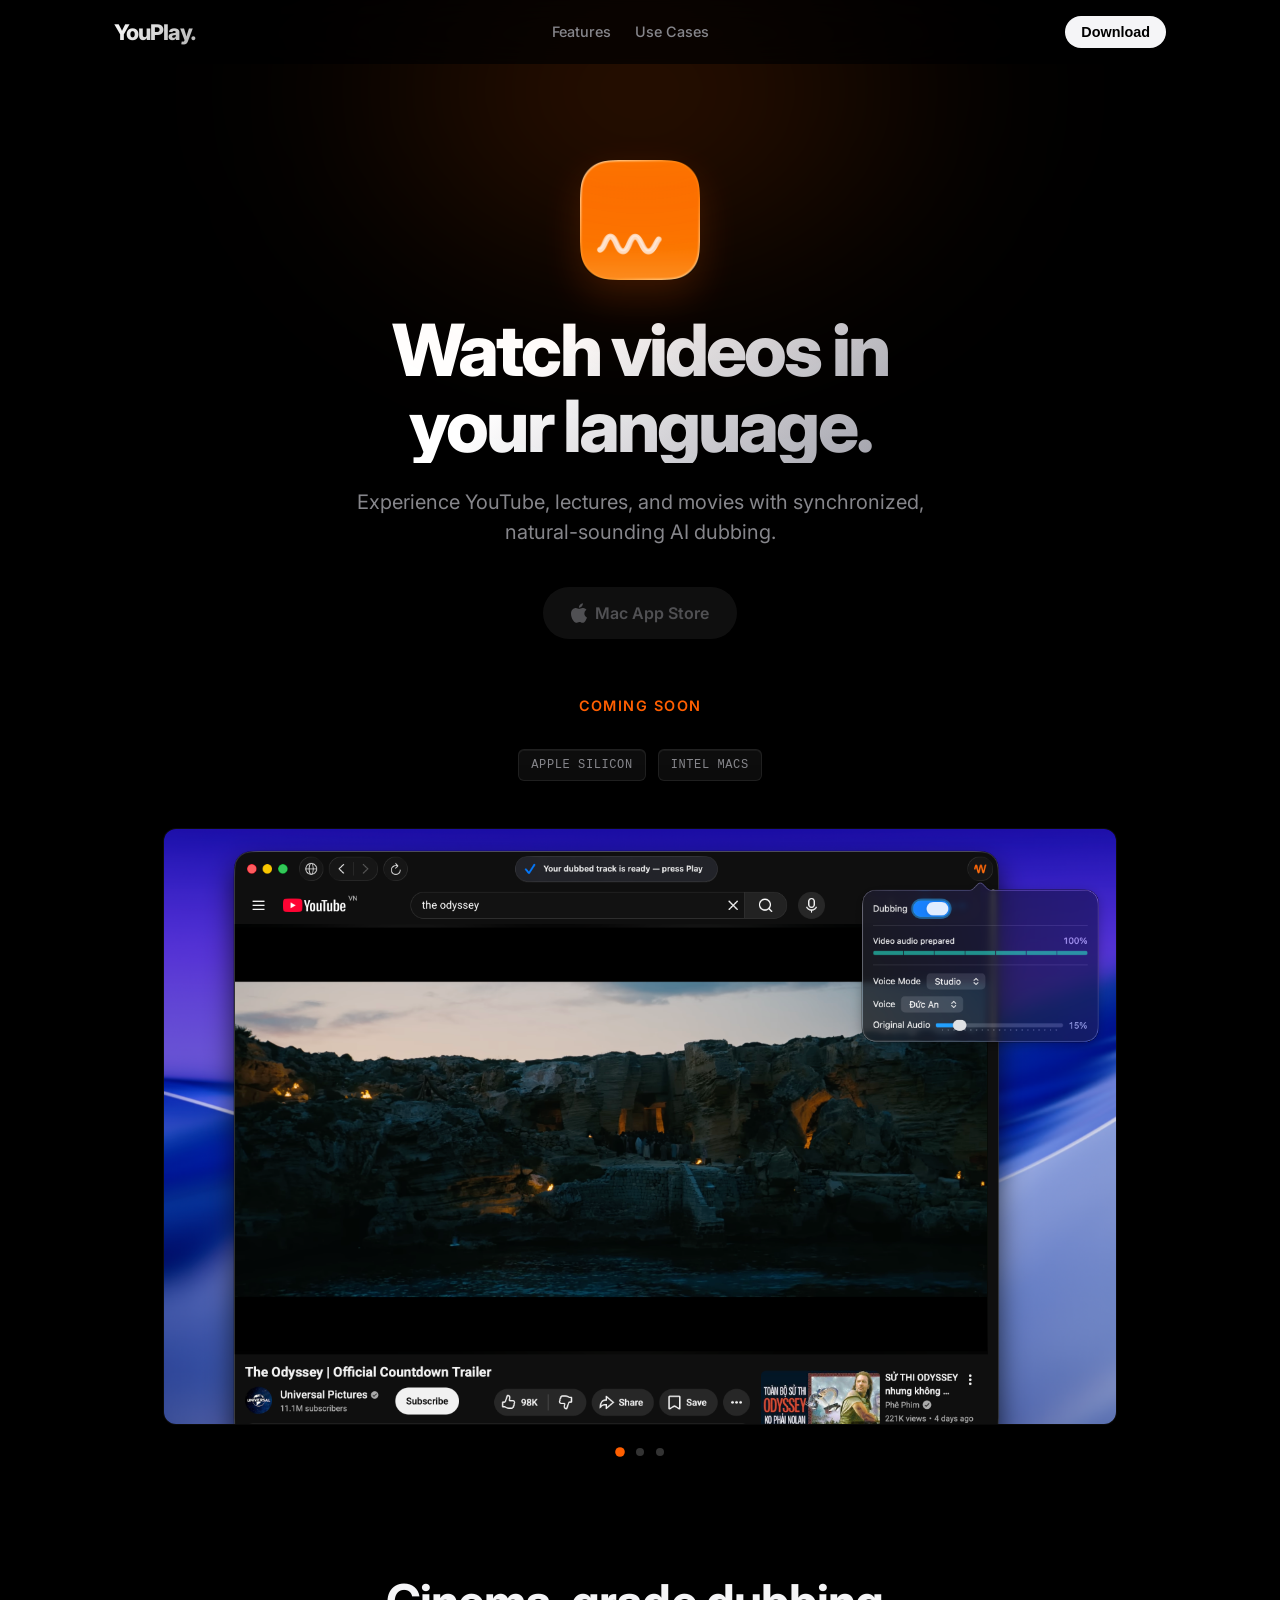
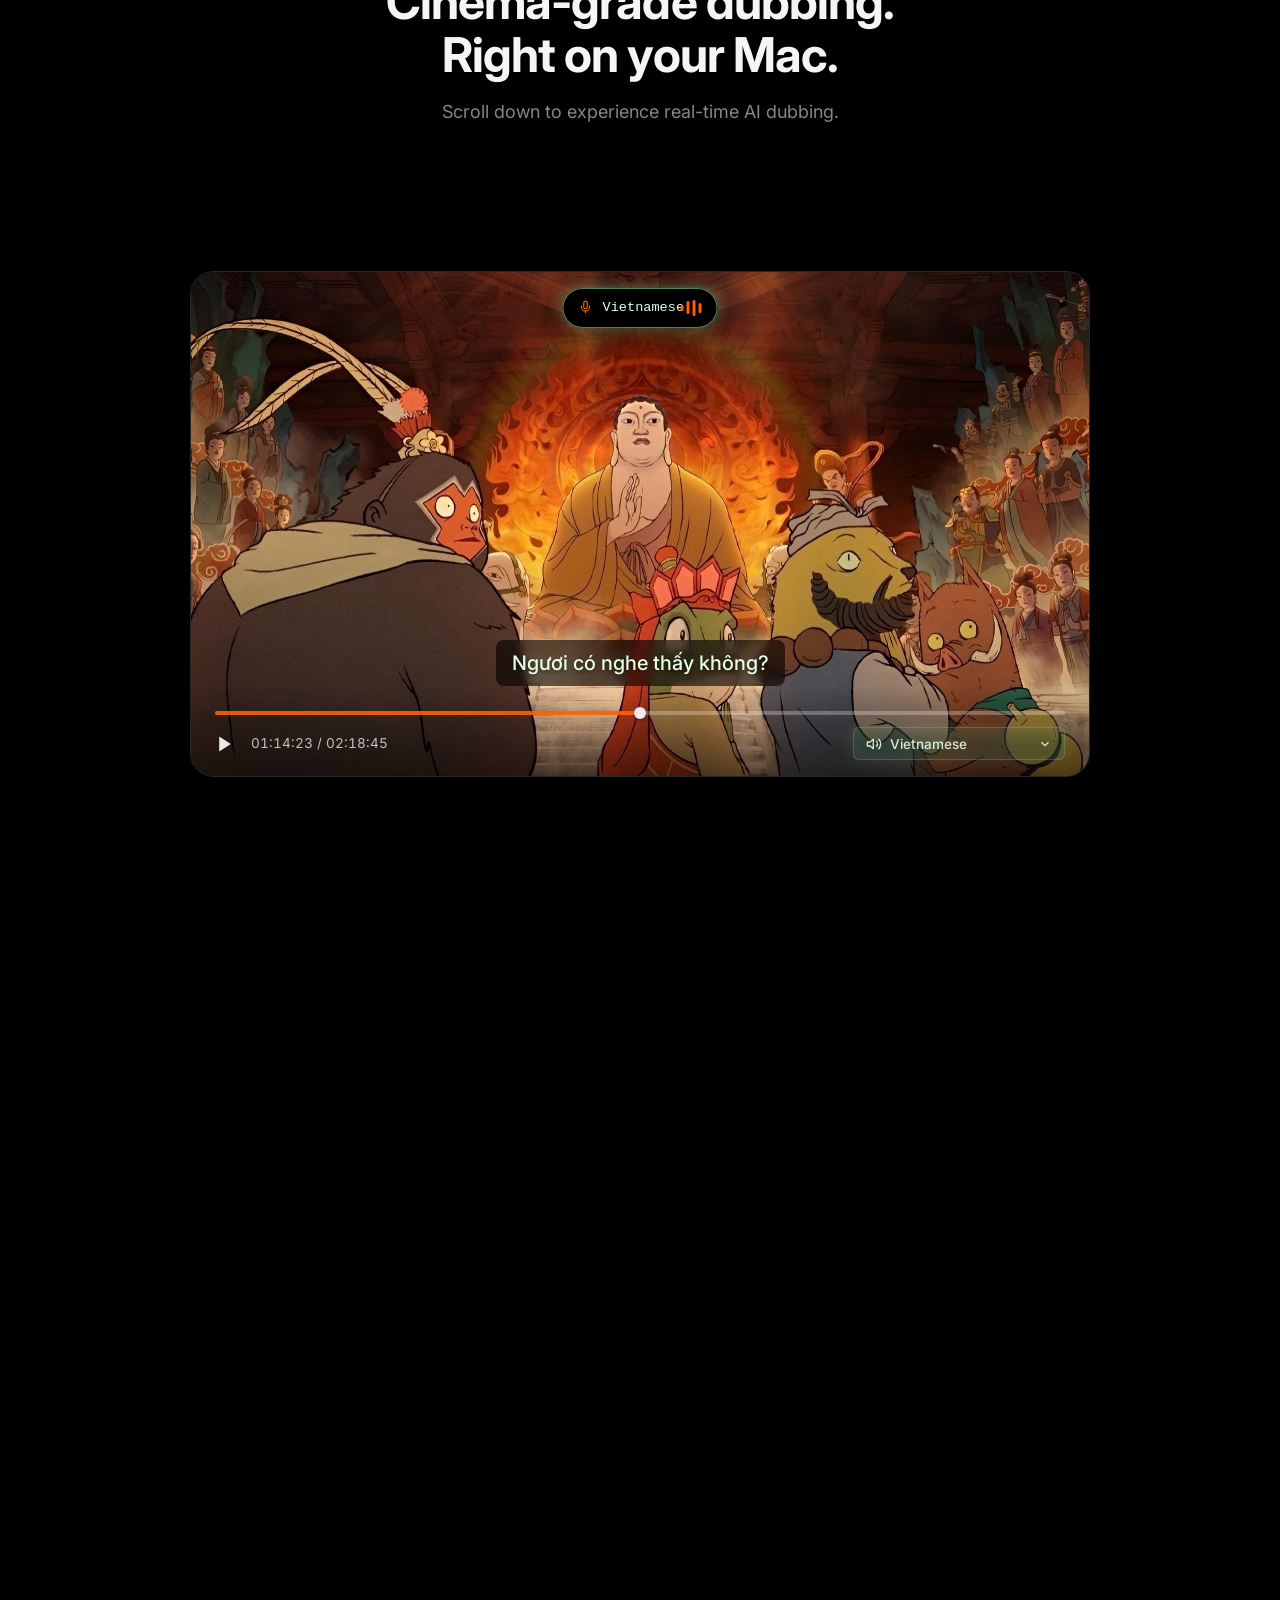
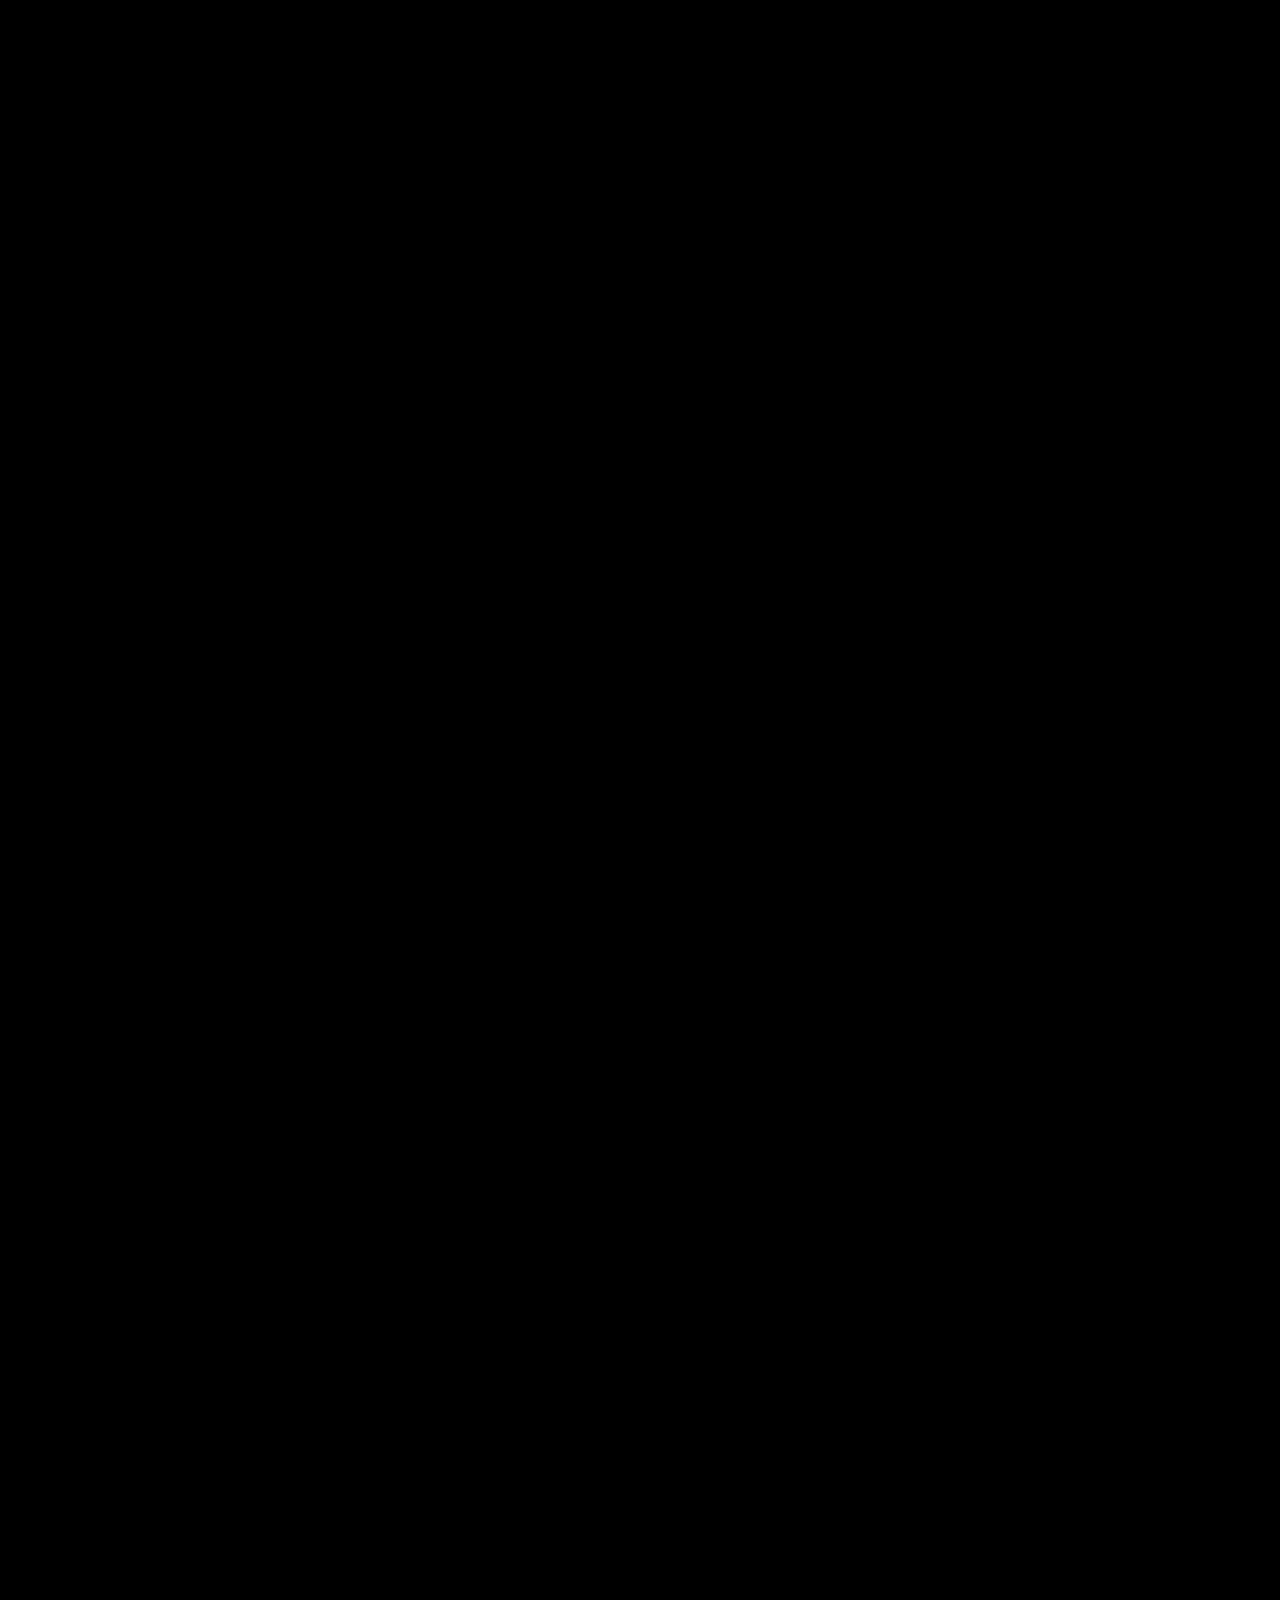
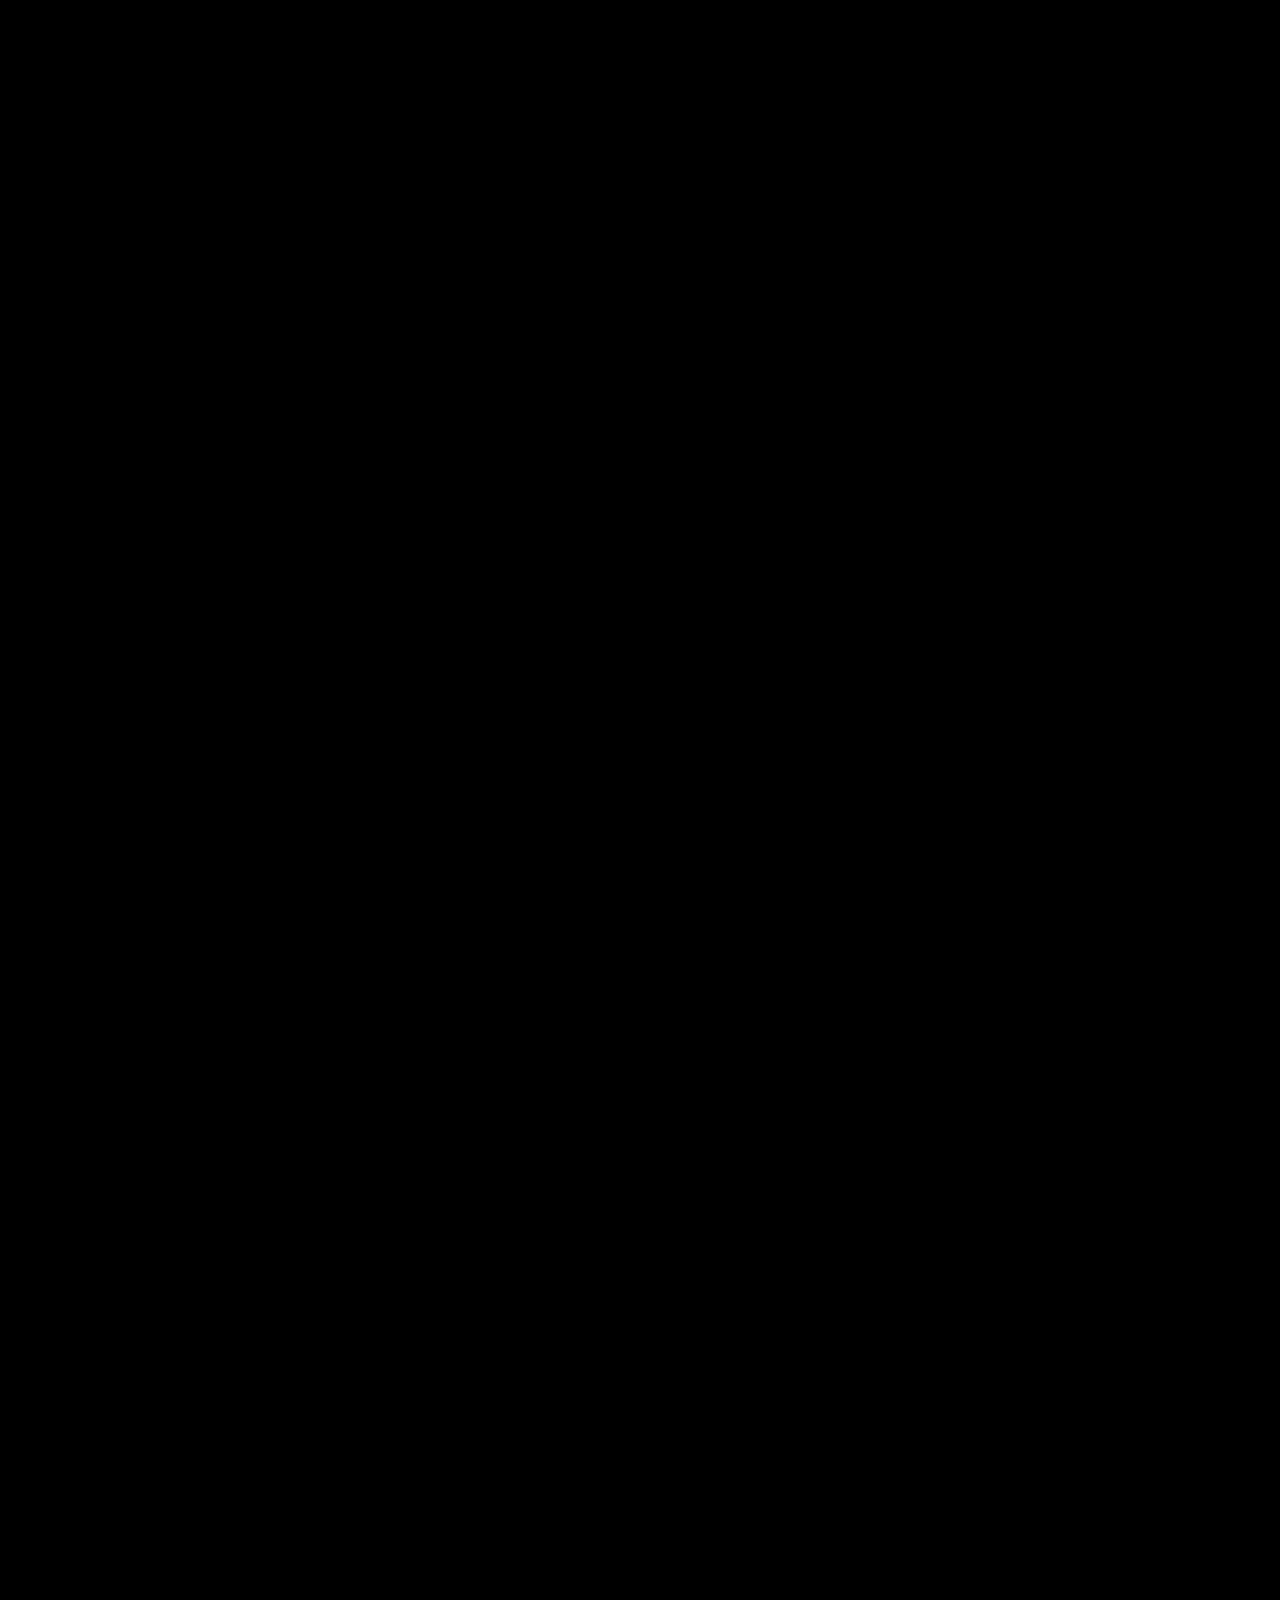
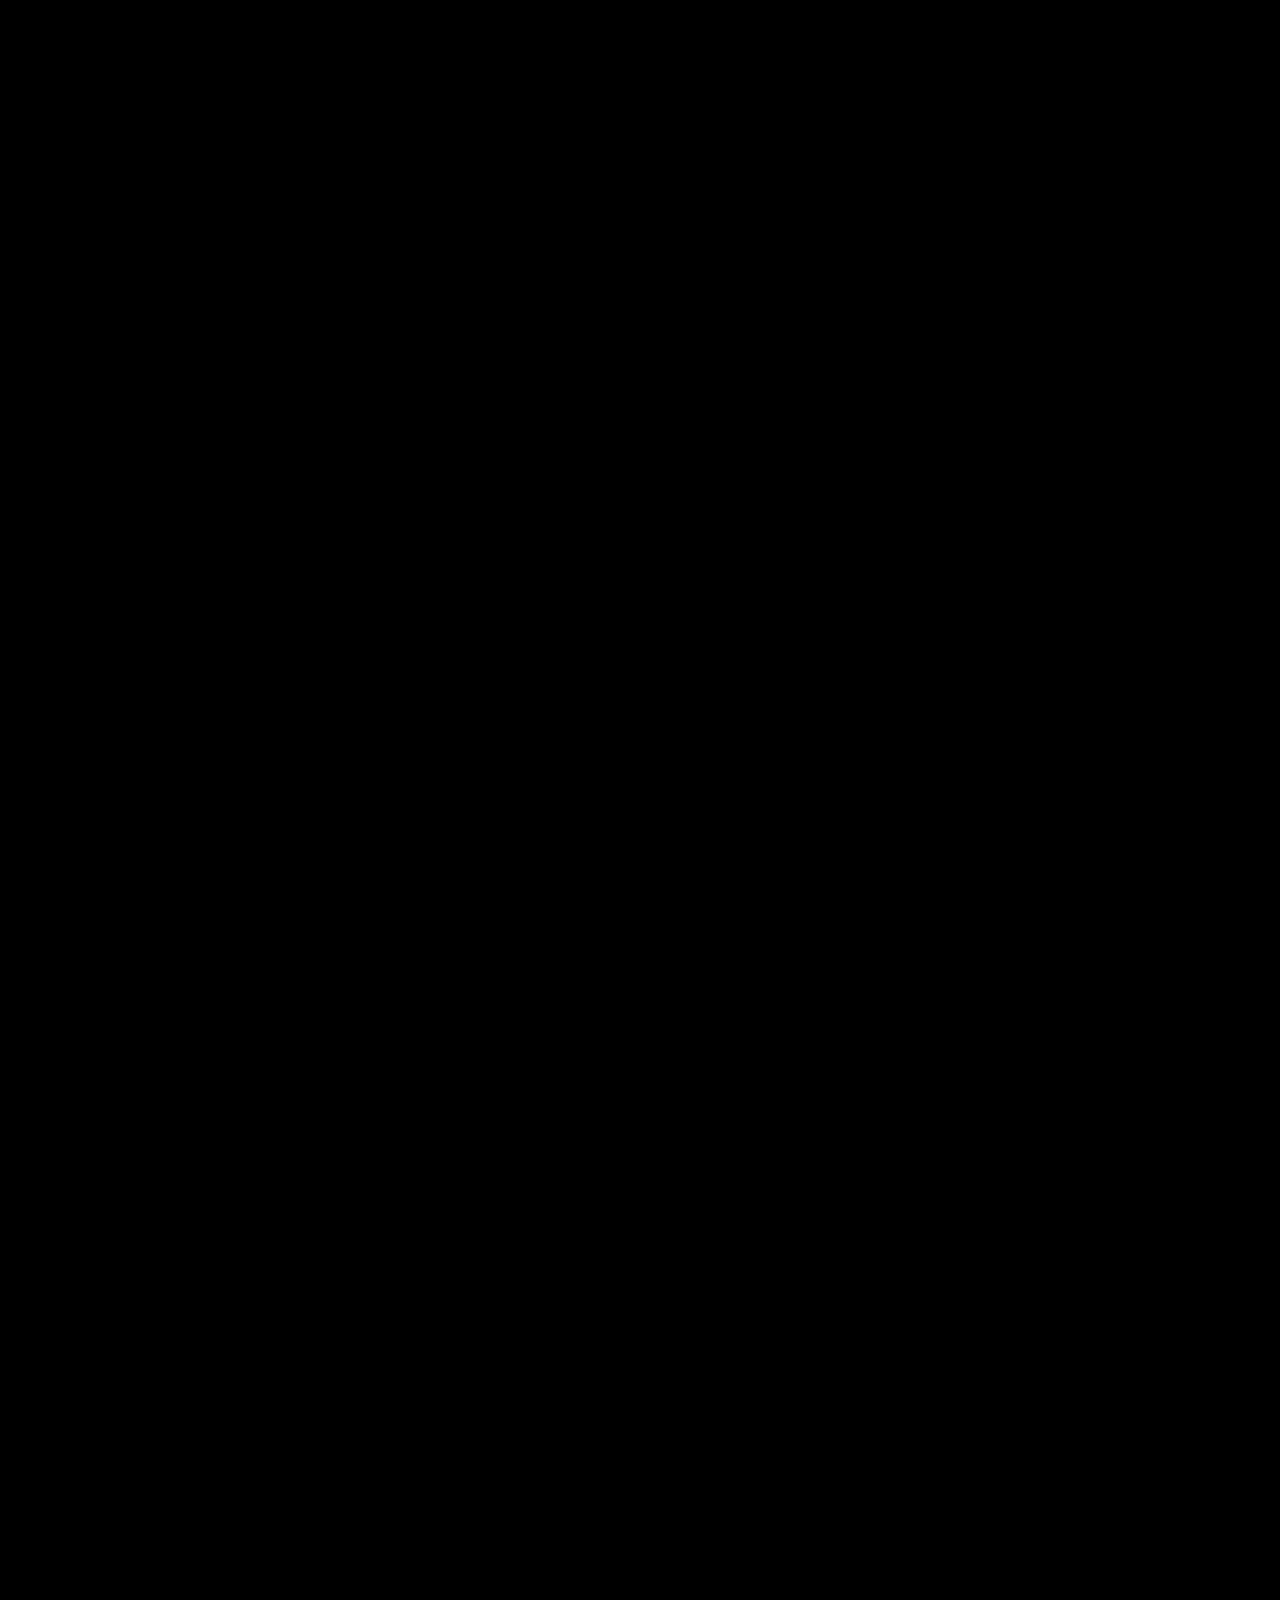
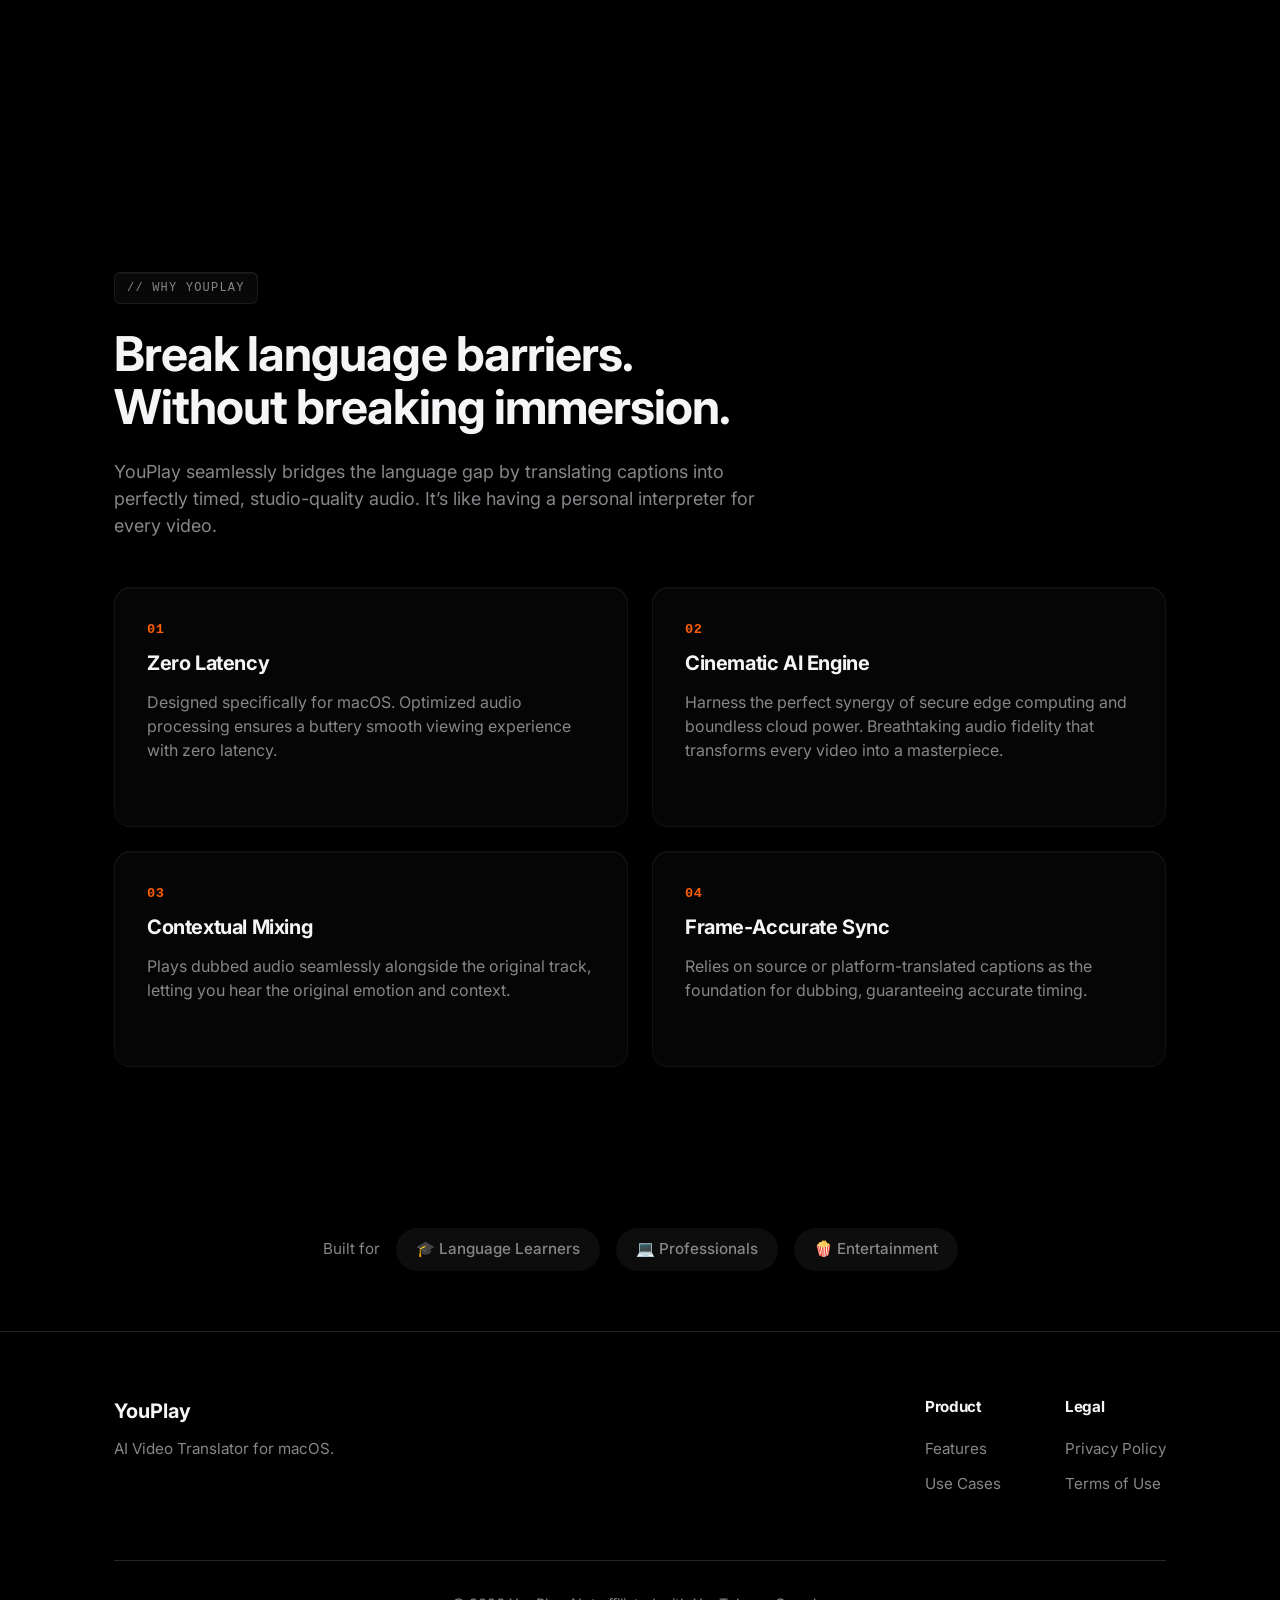
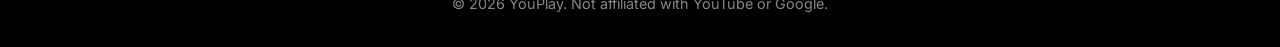
==== commit 4d338c04: "update" ====
--- a/index.html
+++ b/index.html
@@ -98,6 +98,7 @@
                                 <span class="sub-line sub-es">¿Escuchaste eso?</span>
                                 <span class="sub-line sub-fr">Tu as entendu ça ?</span>
                                 <span class="sub-line sub-ja">今の聞こえたか？</span>
+                                <span class="sub-line sub-vi">Ngươi có nghe thấy không?</span>
                             </div>
 
                             <!-- Dynamic Island UI -->
@@ -133,6 +134,7 @@
                                                 <span class="track-name track-es">Spanish</span>
                                                 <span class="track-name track-fr">French</span>
                                                 <span class="track-name track-ja">Japanese</span>
+                                                <span class="track-name track-vi">Vietnamese</span>
                                             </div>
                                             <svg class="chevron-icon" width="14" height="14" viewBox="0 0 24 24" fill="none" stroke="currentColor" stroke-width="2"><polyline points="6 9 12 15 18 9"></polyline></svg>
                                         </div>
@@ -150,6 +152,7 @@
                         <div class="scroll-step" data-step="es"></div>
                         <div class="scroll-step" data-step="fr"></div>
                         <div class="scroll-step" data-step="ja"></div>
+                        <div class="scroll-step" data-step="vi"></div>
                     </div>
                 </div>
             </div>
--- a/style.css
+++ b/style.css
@@ -795,6 +795,7 @@
 .scrollytelling-track[data-state="es"] { --glow-color: rgba(160, 220, 255, 0.5); }
 .scrollytelling-track[data-state="fr"] { --glow-color: rgba(255, 170, 200, 0.5); }
 .scrollytelling-track[data-state="ja"] { --glow-color: rgba(210, 160, 255, 0.5); }
+.scrollytelling-track[data-state="vi"] { --glow-color: rgba(160, 255, 180, 0.5); }
 
 .story-audio-glow {
     position: absolute;
@@ -873,6 +874,12 @@
     color: #f2e6ff; /* Pastel Purple */
 }
 
+.scrollytelling-track[data-state="vi"] .sub-vi {
+    opacity: 1;
+    transform: translateY(0);
+    color: #e6ffe6; /* Pastel Green */
+}
+
 .story-dynamic-island {
     position: absolute;
     top: 16px;
@@ -896,7 +903,8 @@
 .scrollytelling-track[data-state="en"] .story-dynamic-island,
 .scrollytelling-track[data-state="es"] .story-dynamic-island,
 .scrollytelling-track[data-state="fr"] .story-dynamic-island,
-.scrollytelling-track[data-state="ja"] .story-dynamic-island {
+.scrollytelling-track[data-state="ja"] .story-dynamic-island,
+.scrollytelling-track[data-state="vi"] .story-dynamic-island {
     margin-top: 0;
 }
 
@@ -961,6 +969,9 @@
 
 .scrollytelling-track[data-state="ja"] .island-text-playing { color: #f2e6ff; }
 .scrollytelling-track[data-state="ja"] .island-text-playing::after { content: "Japanese"; }
+
+.scrollytelling-track[data-state="vi"] .island-text-playing { color: #e6ffe6; }
+.scrollytelling-track[data-state="vi"] .island-text-playing::after { content: "Vietnamese"; }
 
 .island-waveform {
     display: flex;
@@ -1096,6 +1107,12 @@
     box-shadow: 0 0 20px rgba(210, 160, 255, 0.15);
     color: #f2e6ff;
 }
+.scrollytelling-track[data-state="vi"] .audio-track-selector {
+    background: rgba(160, 255, 180, 0.15);
+    border-color: rgba(160, 255, 180, 0.2);
+    box-shadow: 0 0 20px rgba(160, 255, 180, 0.15);
+    color: #e6ffe6;
+}
 
 .track-names {
     position: relative;
@@ -1120,7 +1137,8 @@
 .scrollytelling-track[data-state="en"] .track-en,
 .scrollytelling-track[data-state="es"] .track-es,
 .scrollytelling-track[data-state="fr"] .track-fr,
-.scrollytelling-track[data-state="ja"] .track-ja {
+.scrollytelling-track[data-state="ja"] .track-ja,
+.scrollytelling-track[data-state="vi"] .track-vi {
     opacity: 1;
     transform: translateY(0);
 }
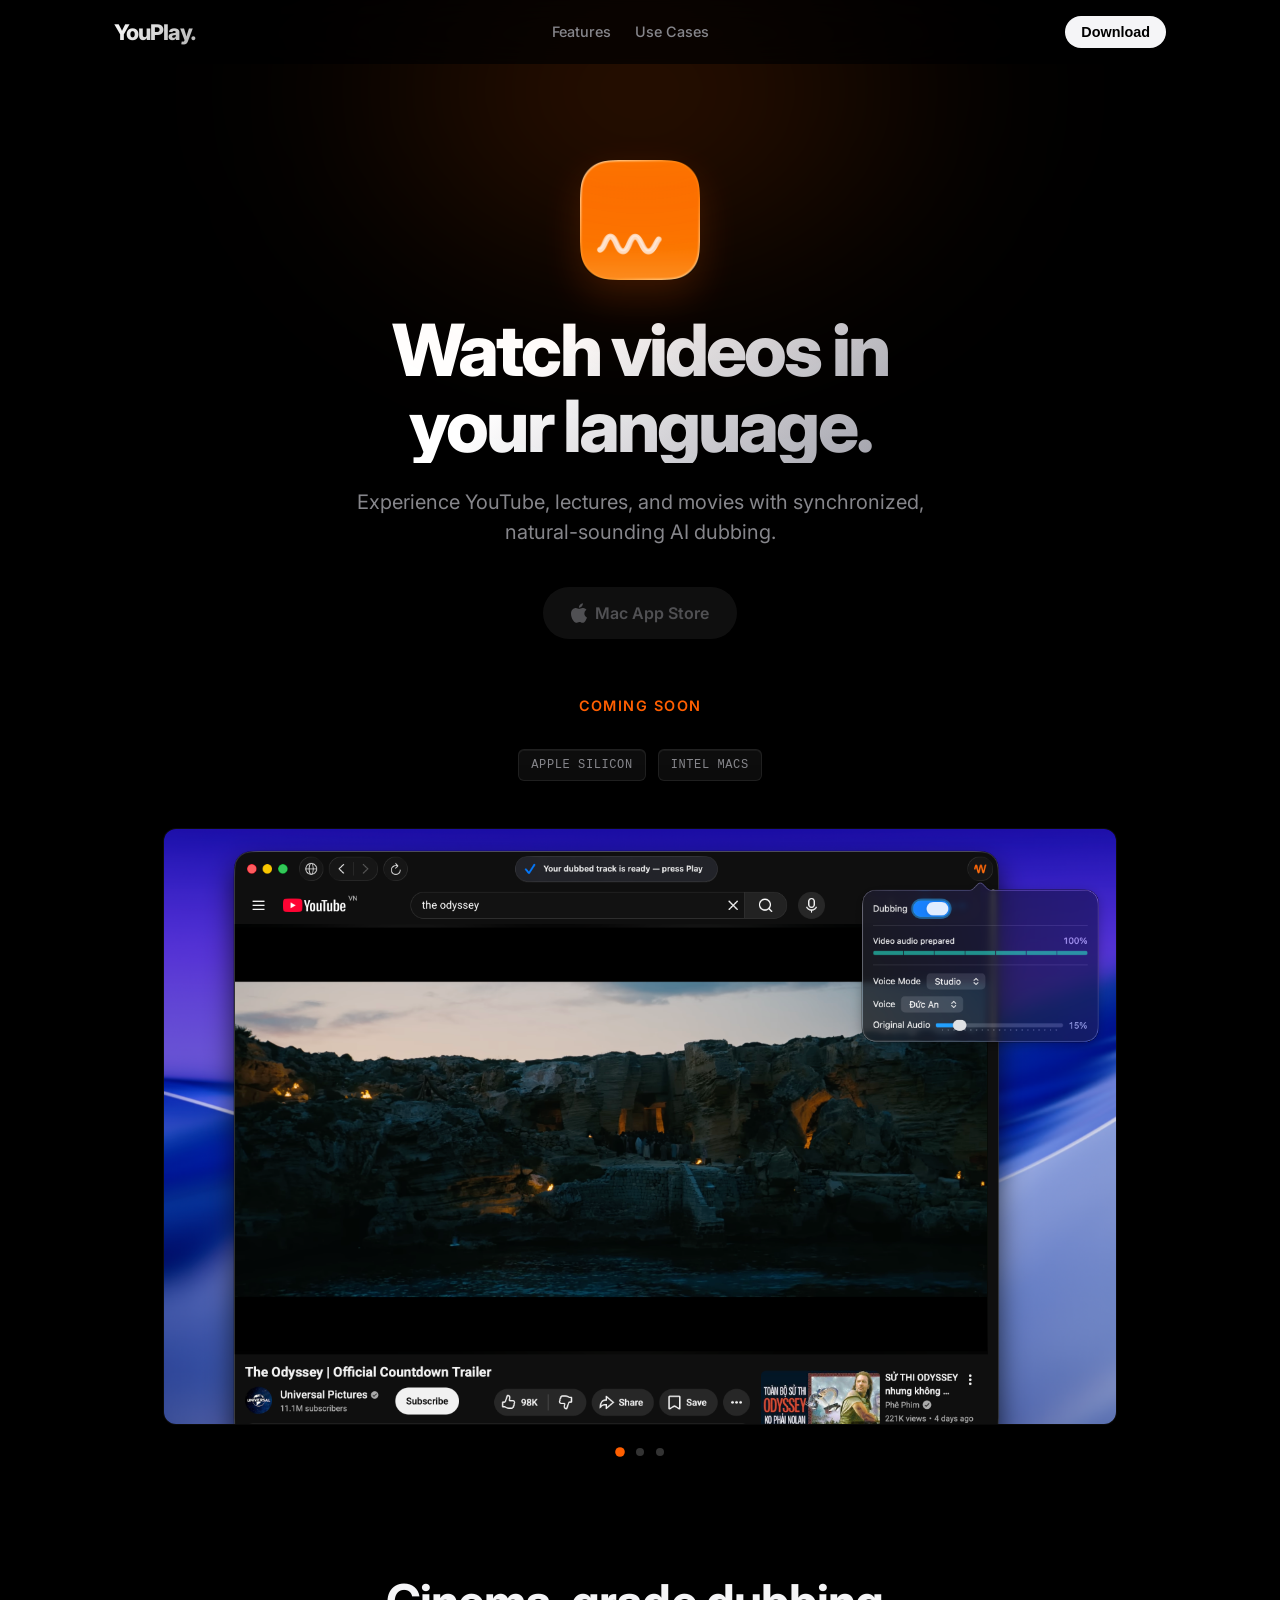
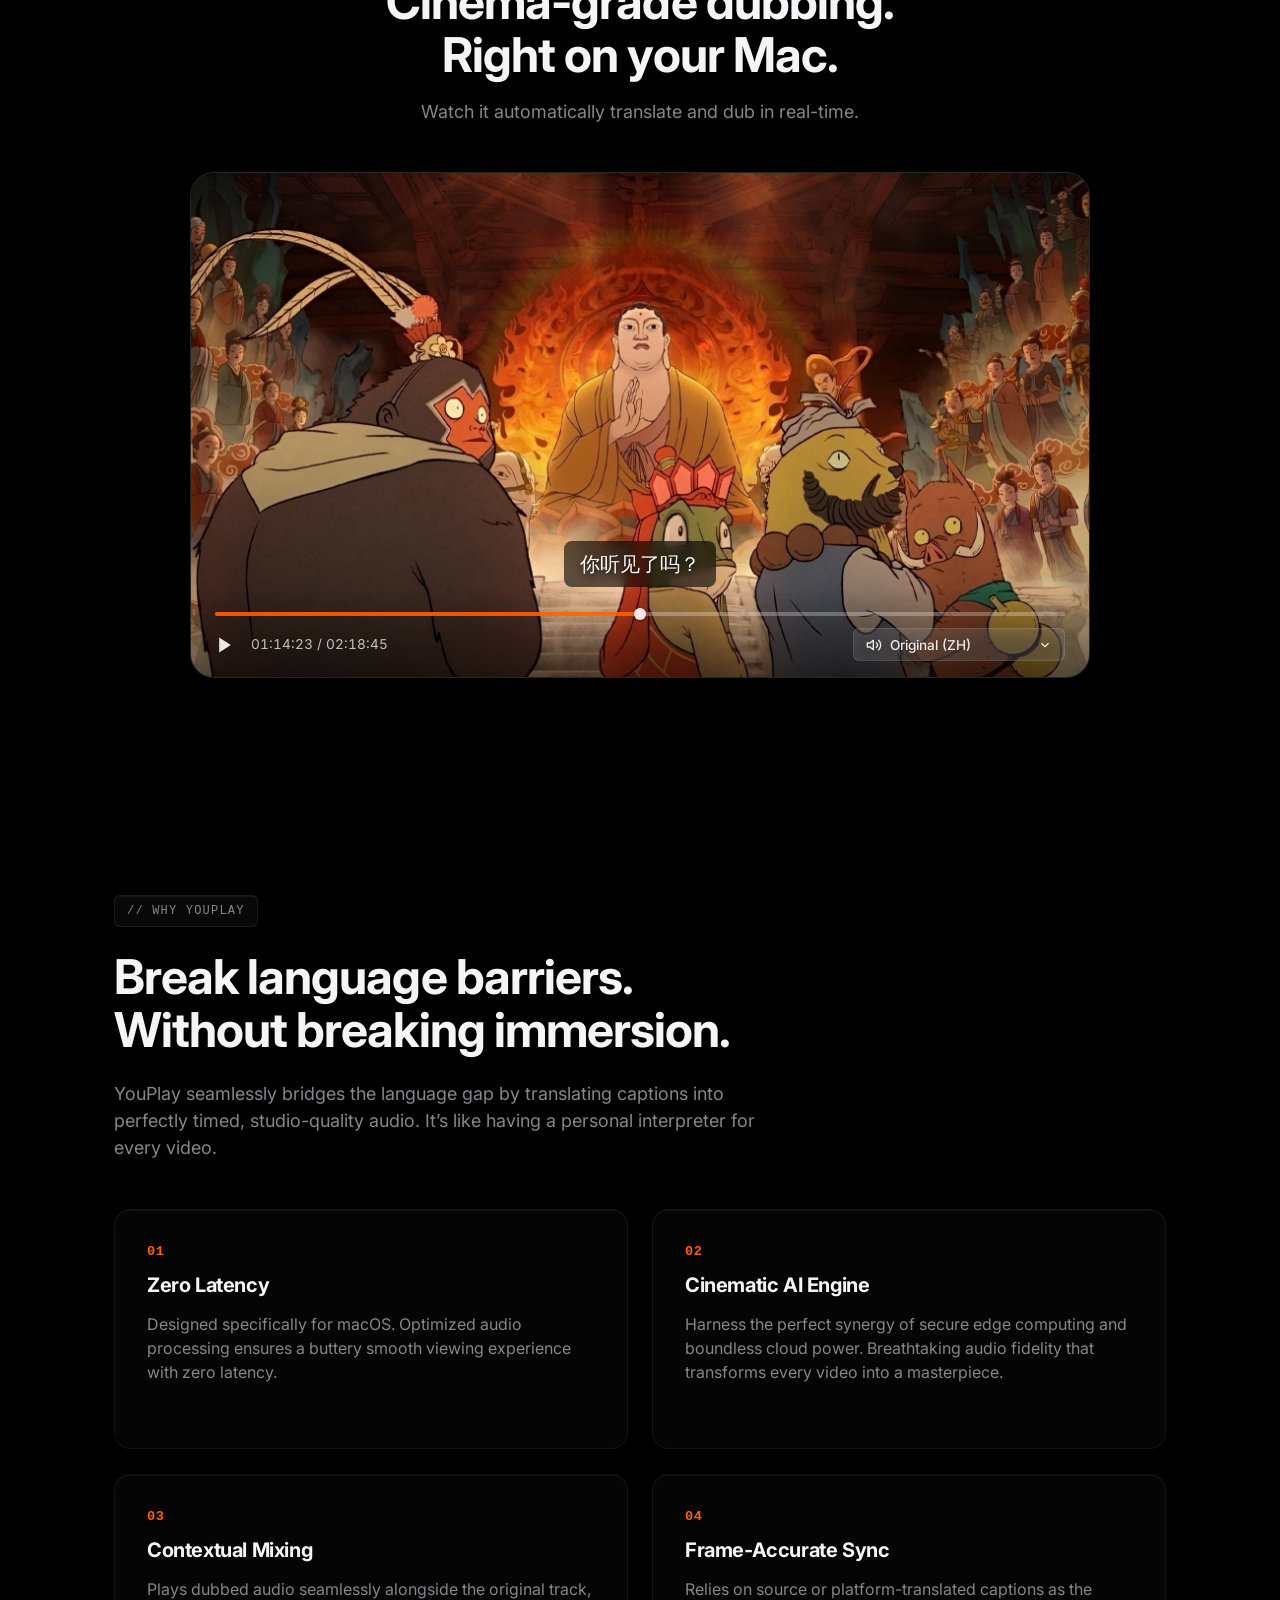
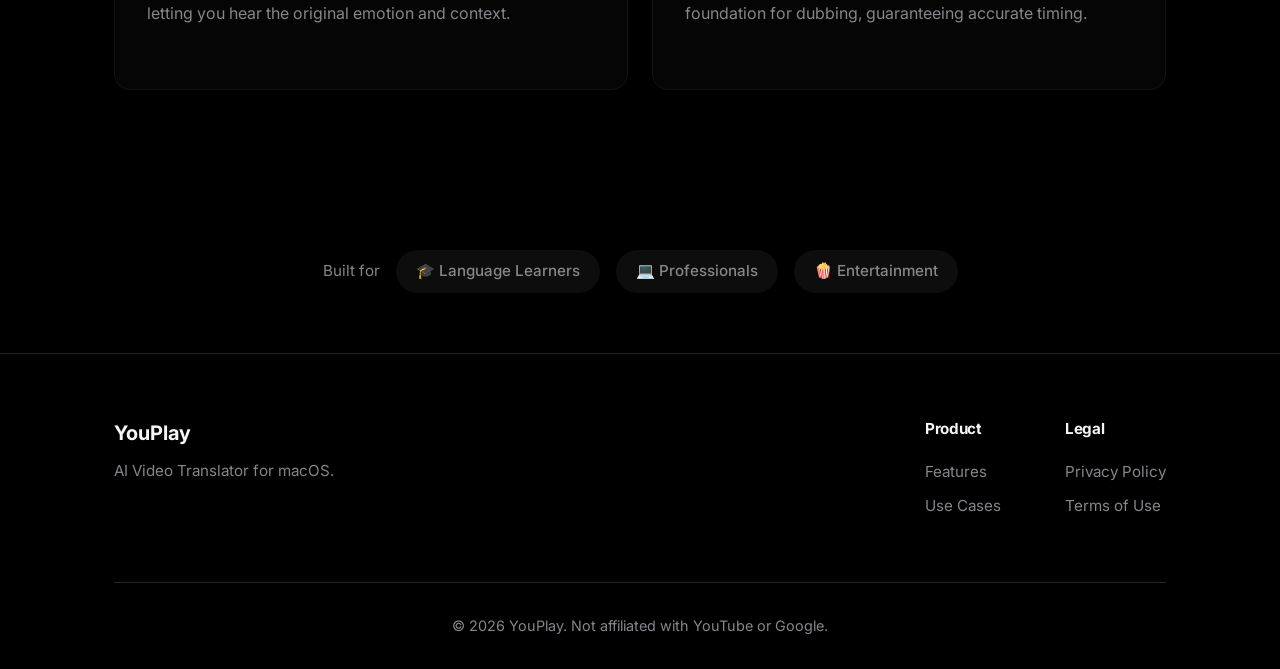
==== commit a1a2e714: "update" ====
--- a/index.html
+++ b/index.html
@@ -7,7 +7,7 @@
     <meta name="description" content="The native macOS app for AI video translation. Watch YouTube in your language with synchronized dubbing.">
     <link rel="icon" type="image/png" href="assets/marketing/YouPlay-Logo.png">
     
-    <link rel="stylesheet" href="style.css">
+    <link rel="stylesheet" href="style.css?v=1.1">
     <link href="https://fonts.googleapis.com/css2?family=Inter:wght@400;500;600;700;800&display=swap" rel="stylesheet">
 </head>
 <body>
@@ -78,12 +78,11 @@
             <div class="container">
                 <div class="demo-header reveal" style="text-align: center; margin-bottom: 48px;">
                     <h2 class="section-title" style="margin-bottom: 16px;">Cinema-grade dubbing.<br>Right on your Mac.</h2>
-                    <p class="section-text" style="margin: 0 auto;">Scroll down to experience real-time AI dubbing.</p>
-                </div>
-                <!-- Scrollytelling Section -->
-                <div class="scrollytelling-track reveal" id="dubbing-story-track" data-state="zh">
-                    <div class="scrollytelling-sticky">
-                        <div class="mac-mockup story-mockup" style="aspect-ratio: 16/9; position: relative; margin-bottom: 16px;">
+                    <p class="section-text" style="margin: 0 auto;">Watch it automatically translate and dub in real-time.</p>
+                </div>
+                <!-- Auto-playing Demo Section -->
+                <div class="auto-play-demo reveal" id="dubbing-story-track" data-state="zh">
+                    <div class="mac-mockup story-mockup" style="aspect-ratio: 16/9; position: relative; margin: 0 auto 16px;">
                             
                             <!-- Base Image -->
                             <img src="assets/marketing/demo.JPG" alt="Yao-Chinese Folktales - Nobody (Lang Lang Mountain)" class="story-video-bg">
@@ -143,19 +142,7 @@
                             </div>
                         </div>
                     </div>
-
-                    <!-- Scroll Steps -->
-                    <div class="scroll-steps">
-                        <div class="scroll-step" data-step="zh"></div>
-                        <div class="scroll-step" data-step="processing"></div>
-                        <div class="scroll-step" data-step="en"></div>
-                        <div class="scroll-step" data-step="es"></div>
-                        <div class="scroll-step" data-step="fr"></div>
-                        <div class="scroll-step" data-step="ja"></div>
-                        <div class="scroll-step" data-step="vi"></div>
-                    </div>
-                </div>
-            </div>
+                </div>
         </section>
 
         <!-- Main Features -->
@@ -250,51 +237,27 @@
             const track = document.getElementById('dubbing-story-track');
             
             if (track) {
-                // Keep the progress update for any continuous animations if needed
-                const updateScroll = () => {
-                    const rect = track.getBoundingClientRect();
-                    const trackTop = rect.top;
-                    const trackHeight = rect.height;
-                    const windowHeight = window.innerHeight;
-                    
-                    let progress = 0;
-                    if (trackTop <= 0) {
-                        const totalScrollable = trackHeight - windowHeight;
-                        if (totalScrollable > 0) {
-                            progress = Math.abs(trackTop) / totalScrollable;
-                        }
-                    }
-                    
-                    progress = Math.max(0, Math.min(1, progress));
-                    track.style.setProperty('--scroll', progress);
+                // Auto-play logic to simulate a video/GIF
+                const states = [
+                    { id: 'zh', duration: 3000 },
+                    { id: 'processing', duration: 1500 },
+                    { id: 'en', duration: 3000 },
+                    { id: 'es', duration: 3000 },
+                    { id: 'fr', duration: 3000 },
+                    { id: 'ja', duration: 3000 },
+                    { id: 'vi', duration: 3000 }
+                ];
+                
+                let currentIndex = 0;
+                
+                const playNextState = () => {
+                    currentIndex = (currentIndex + 1) % states.length;
+                    track.setAttribute('data-state', states[currentIndex].id);
+                    setTimeout(playNextState, states[currentIndex].duration);
                 };
-
-                window.addEventListener('scroll', () => {
-                    requestAnimationFrame(updateScroll);
-                });
-                updateScroll();
-
-                // Setup Intersection Observer for the scroll steps
-                const steps = track.querySelectorAll('.scroll-step');
-                const langText = document.getElementById('island-lang-text');
-                
-                if ('IntersectionObserver' in window && steps.length > 0) {
-                    // We want to trigger when the step passes the middle of the screen
-                    const stepObserver = new IntersectionObserver((entries) => {
-                        entries.forEach(entry => {
-                            if (entry.isIntersecting) {
-                                const state = entry.target.getAttribute('data-step');
-                                track.setAttribute('data-state', state);
-                            }
-                        });
-                    }, {
-                        root: null,
-                        rootMargin: '-50% 0px -50% 0px', // Trigger at the 50% mark of viewport
-                        threshold: 0
-                    });
-
-                    steps.forEach(step => stepObserver.observe(step));
-                }
+                
+                // Start the loop
+                setTimeout(playNextState, states[0].duration);
             }
 
             // Hero Slider Logic
--- a/style.css
+++ b/style.css
@@ -742,31 +742,11 @@
     font-size: 0.9rem;
 }
 
-/* Scrollytelling Section */
-.scrollytelling-track {
+/* Auto-playing Demo Section */
+.auto-play-demo {
     position: relative;
-    /* Height is now determined by .scroll-steps */
-}
-
-.scroll-steps {
-    position: relative;
-    z-index: 10;
-    pointer-events: none;
-    margin-top: -80vh; /* Pull steps up over the sticky container */
-}
-
-.scroll-step {
-    height: 100vh;
-}
-
-.scrollytelling-sticky {
-    position: sticky;
-    top: 10vh;
-    height: 80vh;
-    display: flex;
-    flex-direction: column;
-    align-items: center;
-    justify-content: center;
+    max-width: 900px;
+    margin: 0 auto;
 }
 
 .story-mockup {
@@ -787,15 +767,15 @@
     transition: transform 1s ease;
 }
 
-.scrollytelling-track:not([data-state="zh"]):not([data-state="processing"]) .story-video-bg {
+.auto-play-demo:not([data-state="zh"]):not([data-state="processing"]) .story-video-bg {
     transform: scale(1.05); /* Slight zoom in when playing */
 }
 
-.scrollytelling-track[data-state="en"] { --glow-color: rgba(255, 180, 140, 0.5); }
-.scrollytelling-track[data-state="es"] { --glow-color: rgba(160, 220, 255, 0.5); }
-.scrollytelling-track[data-state="fr"] { --glow-color: rgba(255, 170, 200, 0.5); }
-.scrollytelling-track[data-state="ja"] { --glow-color: rgba(210, 160, 255, 0.5); }
-.scrollytelling-track[data-state="vi"] { --glow-color: rgba(160, 255, 180, 0.5); }
+.auto-play-demo[data-state="en"] { --glow-color: rgba(255, 180, 140, 0.5); }
+.auto-play-demo[data-state="es"] { --glow-color: rgba(160, 220, 255, 0.5); }
+.auto-play-demo[data-state="fr"] { --glow-color: rgba(255, 170, 200, 0.5); }
+.auto-play-demo[data-state="ja"] { --glow-color: rgba(210, 160, 255, 0.5); }
+.auto-play-demo[data-state="vi"] { --glow-color: rgba(160, 255, 180, 0.5); }
 
 .story-audio-glow {
     position: absolute;
@@ -808,7 +788,7 @@
     mix-blend-mode: screen;
 }
 
-.scrollytelling-track:not([data-state="zh"]):not([data-state="processing"]) .story-audio-glow {
+.auto-play-demo:not([data-state="zh"]):not([data-state="processing"]) .story-audio-glow {
     animation: pulse-glow-opacity 2.5s cubic-bezier(0.4, 0, 0.6, 1) infinite alternate;
 }
 
@@ -844,37 +824,37 @@
     pointer-events: none;
 }
 
-.scrollytelling-track[data-state="zh"] .sub-zh,
-.scrollytelling-track[data-state="processing"] .sub-zh {
+.auto-play-demo[data-state="zh"] .sub-zh,
+.auto-play-demo[data-state="processing"] .sub-zh {
     opacity: 1;
     transform: translateY(0);
 }
 
-.scrollytelling-track[data-state="en"] .sub-en {
+.auto-play-demo[data-state="en"] .sub-en {
     opacity: 1;
     transform: translateY(0);
     color: #ffebd9; /* Pastel Orange */
 }
 
-.scrollytelling-track[data-state="es"] .sub-es {
+.auto-play-demo[data-state="es"] .sub-es {
     opacity: 1;
     transform: translateY(0);
     color: #e6f7ff; /* Pastel Blue */
 }
 
-.scrollytelling-track[data-state="fr"] .sub-fr {
+.auto-play-demo[data-state="fr"] .sub-fr {
     opacity: 1;
     transform: translateY(0);
     color: #ffe6f0; /* Pastel Pink */
 }
 
-.scrollytelling-track[data-state="ja"] .sub-ja {
+.auto-play-demo[data-state="ja"] .sub-ja {
     opacity: 1;
     transform: translateY(0);
     color: #f2e6ff; /* Pastel Purple */
 }
 
-.scrollytelling-track[data-state="vi"] .sub-vi {
+.auto-play-demo[data-state="vi"] .sub-vi {
     opacity: 1;
     transform: translateY(0);
     color: #e6ffe6; /* Pastel Green */
@@ -899,17 +879,17 @@
     transition: all 0.6s cubic-bezier(0.16, 1, 0.3, 1);
 }
 
-.scrollytelling-track[data-state="processing"] .story-dynamic-island,
-.scrollytelling-track[data-state="en"] .story-dynamic-island,
-.scrollytelling-track[data-state="es"] .story-dynamic-island,
-.scrollytelling-track[data-state="fr"] .story-dynamic-island,
-.scrollytelling-track[data-state="ja"] .story-dynamic-island,
-.scrollytelling-track[data-state="vi"] .story-dynamic-island {
+.auto-play-demo[data-state="processing"] .story-dynamic-island,
+.auto-play-demo[data-state="en"] .story-dynamic-island,
+.auto-play-demo[data-state="es"] .story-dynamic-island,
+.auto-play-demo[data-state="fr"] .story-dynamic-island,
+.auto-play-demo[data-state="ja"] .story-dynamic-island,
+.auto-play-demo[data-state="vi"] .story-dynamic-island {
     margin-top: 0;
 }
 
-.scrollytelling-track:not([data-state="zh"]):not([data-state="processing"]) .story-dynamic-island {
-    width: 155px; /* Expanded for playing text + waveform */
+.auto-play-demo:not([data-state="zh"]):not([data-state="processing"]) .story-dynamic-island {
+    width: 185px; /* Expanded for playing text + waveform (fits "Vietnamese") */
     /* Dynamic Island now glows with the language color */
     box-shadow: 0 10px 30px rgba(0,0,0,0.5), inset 0 0 0 1px var(--glow-color, rgba(255,255,255,0.2)), 0 0 15px var(--glow-color, rgba(0,0,0,0));
 }
@@ -938,7 +918,7 @@
     transition: opacity 0.3s ease;
 }
 
-.scrollytelling-track[data-state="processing"] .island-text-processing {
+.auto-play-demo[data-state="processing"] .island-text-processing {
     opacity: 1;
 }
 
@@ -953,25 +933,25 @@
     transition: opacity 0.3s ease;
 }
 
-.scrollytelling-track:not([data-state="zh"]):not([data-state="processing"]) .island-text-playing {
+.auto-play-demo:not([data-state="zh"]):not([data-state="processing"]) .island-text-playing {
     opacity: 1;
 }
 
 /* Dynamic Text Content & Colors */
-.scrollytelling-track[data-state="en"] .island-text-playing { color: #ffebd9; }
-.scrollytelling-track[data-state="en"] .island-text-playing::after { content: "English"; }
-
-.scrollytelling-track[data-state="es"] .island-text-playing { color: #e6f7ff; }
-.scrollytelling-track[data-state="es"] .island-text-playing::after { content: "Spanish"; }
-
-.scrollytelling-track[data-state="fr"] .island-text-playing { color: #ffe6f0; }
-.scrollytelling-track[data-state="fr"] .island-text-playing::after { content: "French"; }
-
-.scrollytelling-track[data-state="ja"] .island-text-playing { color: #f2e6ff; }
-.scrollytelling-track[data-state="ja"] .island-text-playing::after { content: "Japanese"; }
-
-.scrollytelling-track[data-state="vi"] .island-text-playing { color: #e6ffe6; }
-.scrollytelling-track[data-state="vi"] .island-text-playing::after { content: "Vietnamese"; }
+.auto-play-demo[data-state="en"] .island-text-playing { color: #ffebd9; }
+.auto-play-demo[data-state="en"] .island-text-playing::after { content: "English"; }
+
+.auto-play-demo[data-state="es"] .island-text-playing { color: #e6f7ff; }
+.auto-play-demo[data-state="es"] .island-text-playing::after { content: "Spanish"; }
+
+.auto-play-demo[data-state="fr"] .island-text-playing { color: #ffe6f0; }
+.auto-play-demo[data-state="fr"] .island-text-playing::after { content: "French"; }
+
+.auto-play-demo[data-state="ja"] .island-text-playing { color: #f2e6ff; }
+.auto-play-demo[data-state="ja"] .island-text-playing::after { content: "Japanese"; }
+
+.auto-play-demo[data-state="vi"] .island-text-playing { color: #e6ffe6; }
+.auto-play-demo[data-state="vi"] .island-text-playing::after { content: "Vietnamese"; }
 
 .island-waveform {
     display: flex;
@@ -984,7 +964,7 @@
     transition: opacity 0.3s ease;
 }
 
-.scrollytelling-track:not([data-state="zh"]):not([data-state="processing"]) .island-waveform {
+.auto-play-demo:not([data-state="zh"]):not([data-state="processing"]) .island-waveform {
     opacity: 1;
 }
 
@@ -1083,31 +1063,31 @@
 }
 
 /* Glow when switching to AI Dub */
-.scrollytelling-track[data-state="en"] .audio-track-selector {
+.auto-play-demo[data-state="en"] .audio-track-selector {
     background: rgba(255, 180, 140, 0.15);
     border-color: rgba(255, 180, 140, 0.2);
     box-shadow: 0 0 20px rgba(255, 180, 140, 0.15);
     color: #ffebd9;
 }
-.scrollytelling-track[data-state="es"] .audio-track-selector {
+.auto-play-demo[data-state="es"] .audio-track-selector {
     background: rgba(160, 220, 255, 0.15);
     border-color: rgba(160, 220, 255, 0.2);
     box-shadow: 0 0 20px rgba(160, 220, 255, 0.15);
     color: #e6f7ff;
 }
-.scrollytelling-track[data-state="fr"] .audio-track-selector {
+.auto-play-demo[data-state="fr"] .audio-track-selector {
     background: rgba(255, 170, 200, 0.15);
     border-color: rgba(255, 170, 200, 0.2);
     box-shadow: 0 0 20px rgba(255, 170, 200, 0.15);
     color: #ffe6f0;
 }
-.scrollytelling-track[data-state="ja"] .audio-track-selector {
+.auto-play-demo[data-state="ja"] .audio-track-selector {
     background: rgba(210, 160, 255, 0.15);
     border-color: rgba(210, 160, 255, 0.2);
     box-shadow: 0 0 20px rgba(210, 160, 255, 0.15);
     color: #f2e6ff;
 }
-.scrollytelling-track[data-state="vi"] .audio-track-selector {
+.auto-play-demo[data-state="vi"] .audio-track-selector {
     background: rgba(160, 255, 180, 0.15);
     border-color: rgba(160, 255, 180, 0.2);
     box-shadow: 0 0 20px rgba(160, 255, 180, 0.15);
@@ -1132,13 +1112,13 @@
     transition: all 0.4s cubic-bezier(0.16, 1, 0.3, 1);
 }
 
-.scrollytelling-track[data-state="zh"] .track-zh,
-.scrollytelling-track[data-state="processing"] .track-zh,
-.scrollytelling-track[data-state="en"] .track-en,
-.scrollytelling-track[data-state="es"] .track-es,
-.scrollytelling-track[data-state="fr"] .track-fr,
-.scrollytelling-track[data-state="ja"] .track-ja,
-.scrollytelling-track[data-state="vi"] .track-vi {
+.auto-play-demo[data-state="zh"] .track-zh,
+.auto-play-demo[data-state="processing"] .track-zh,
+.auto-play-demo[data-state="en"] .track-en,
+.auto-play-demo[data-state="es"] .track-es,
+.auto-play-demo[data-state="fr"] .track-fr,
+.auto-play-demo[data-state="ja"] .track-ja,
+.auto-play-demo[data-state="vi"] .track-vi {
     opacity: 1;
     transform: translateY(0);
 }
@@ -1154,11 +1134,6 @@
         flex-direction: column;
         gap: 48px;
     }
-    .scrollytelling-sticky {
-        top: 15vh;
-        height: 70vh;
-    }
-    
     /* Mobile Video Demo Fixes */
     .story-mockup {
         aspect-ratio: 4/3 !important; /* Taller on mobile for more vertical room */
